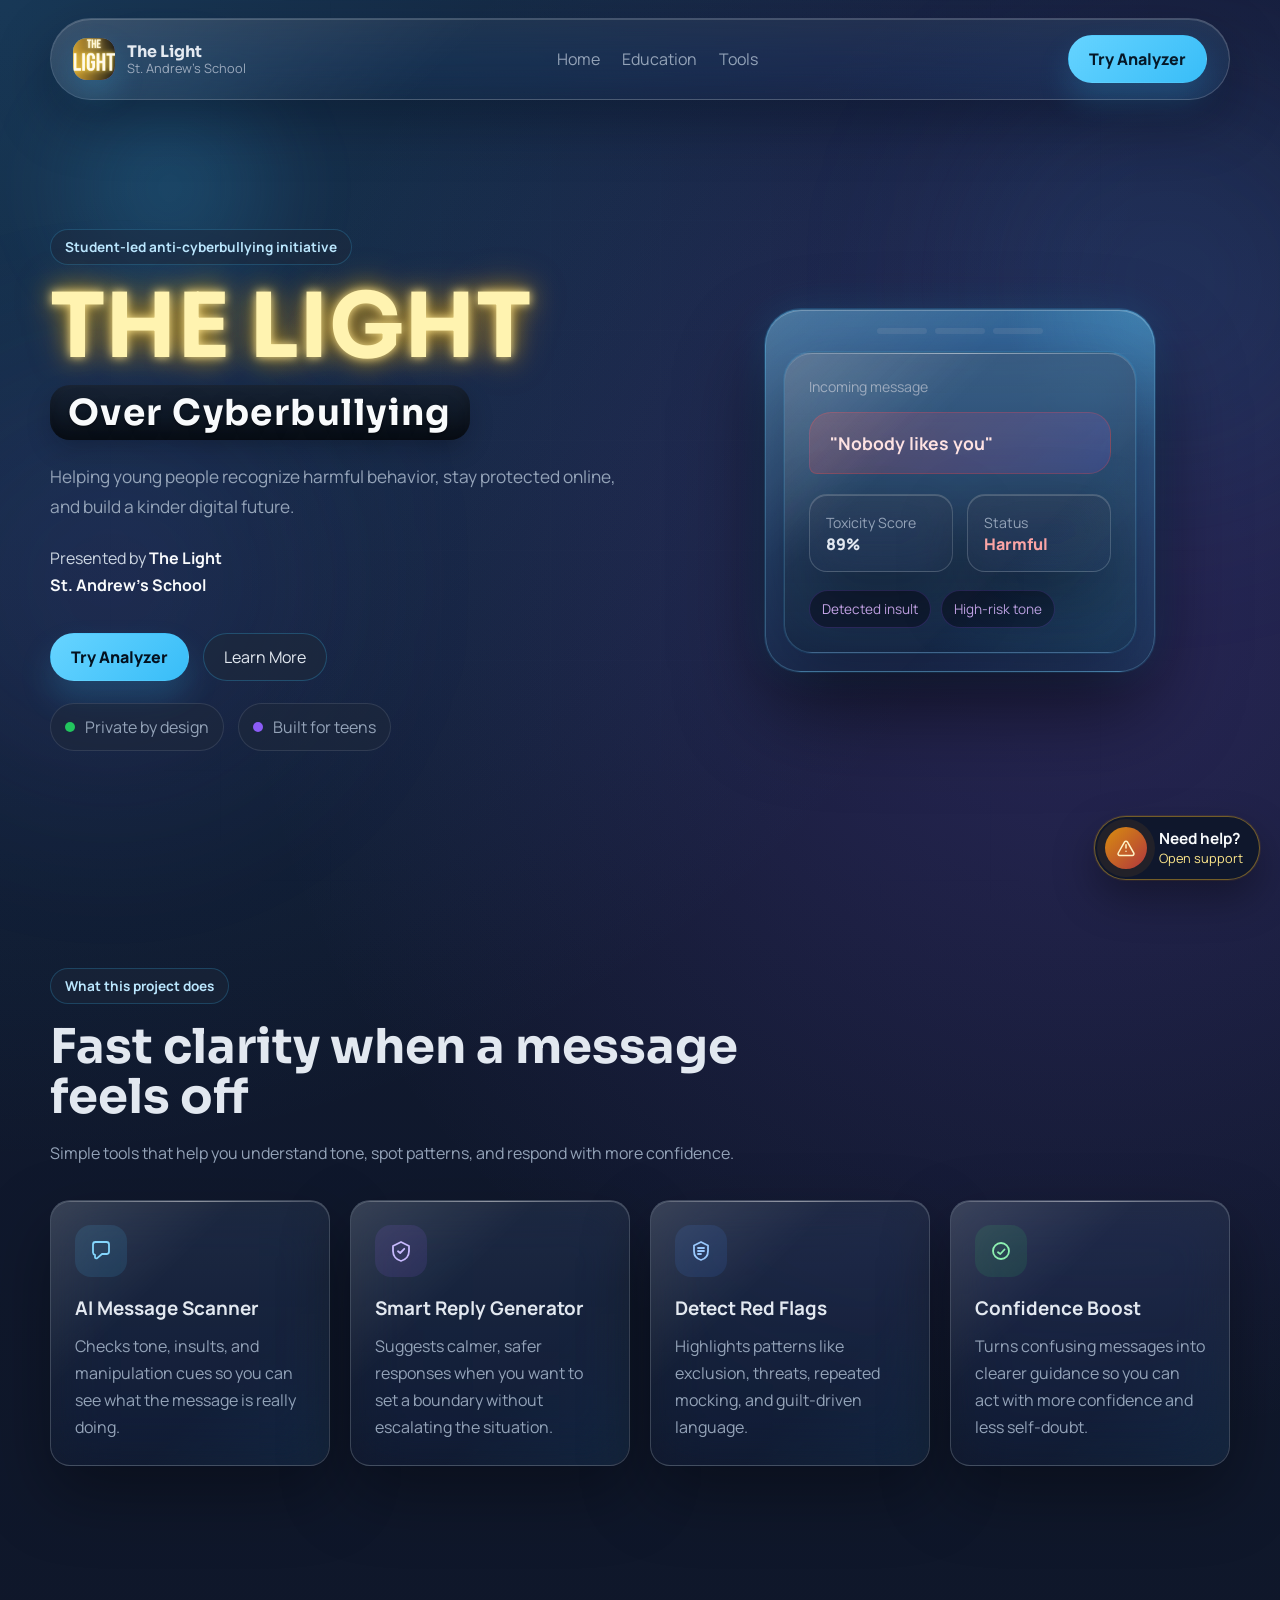
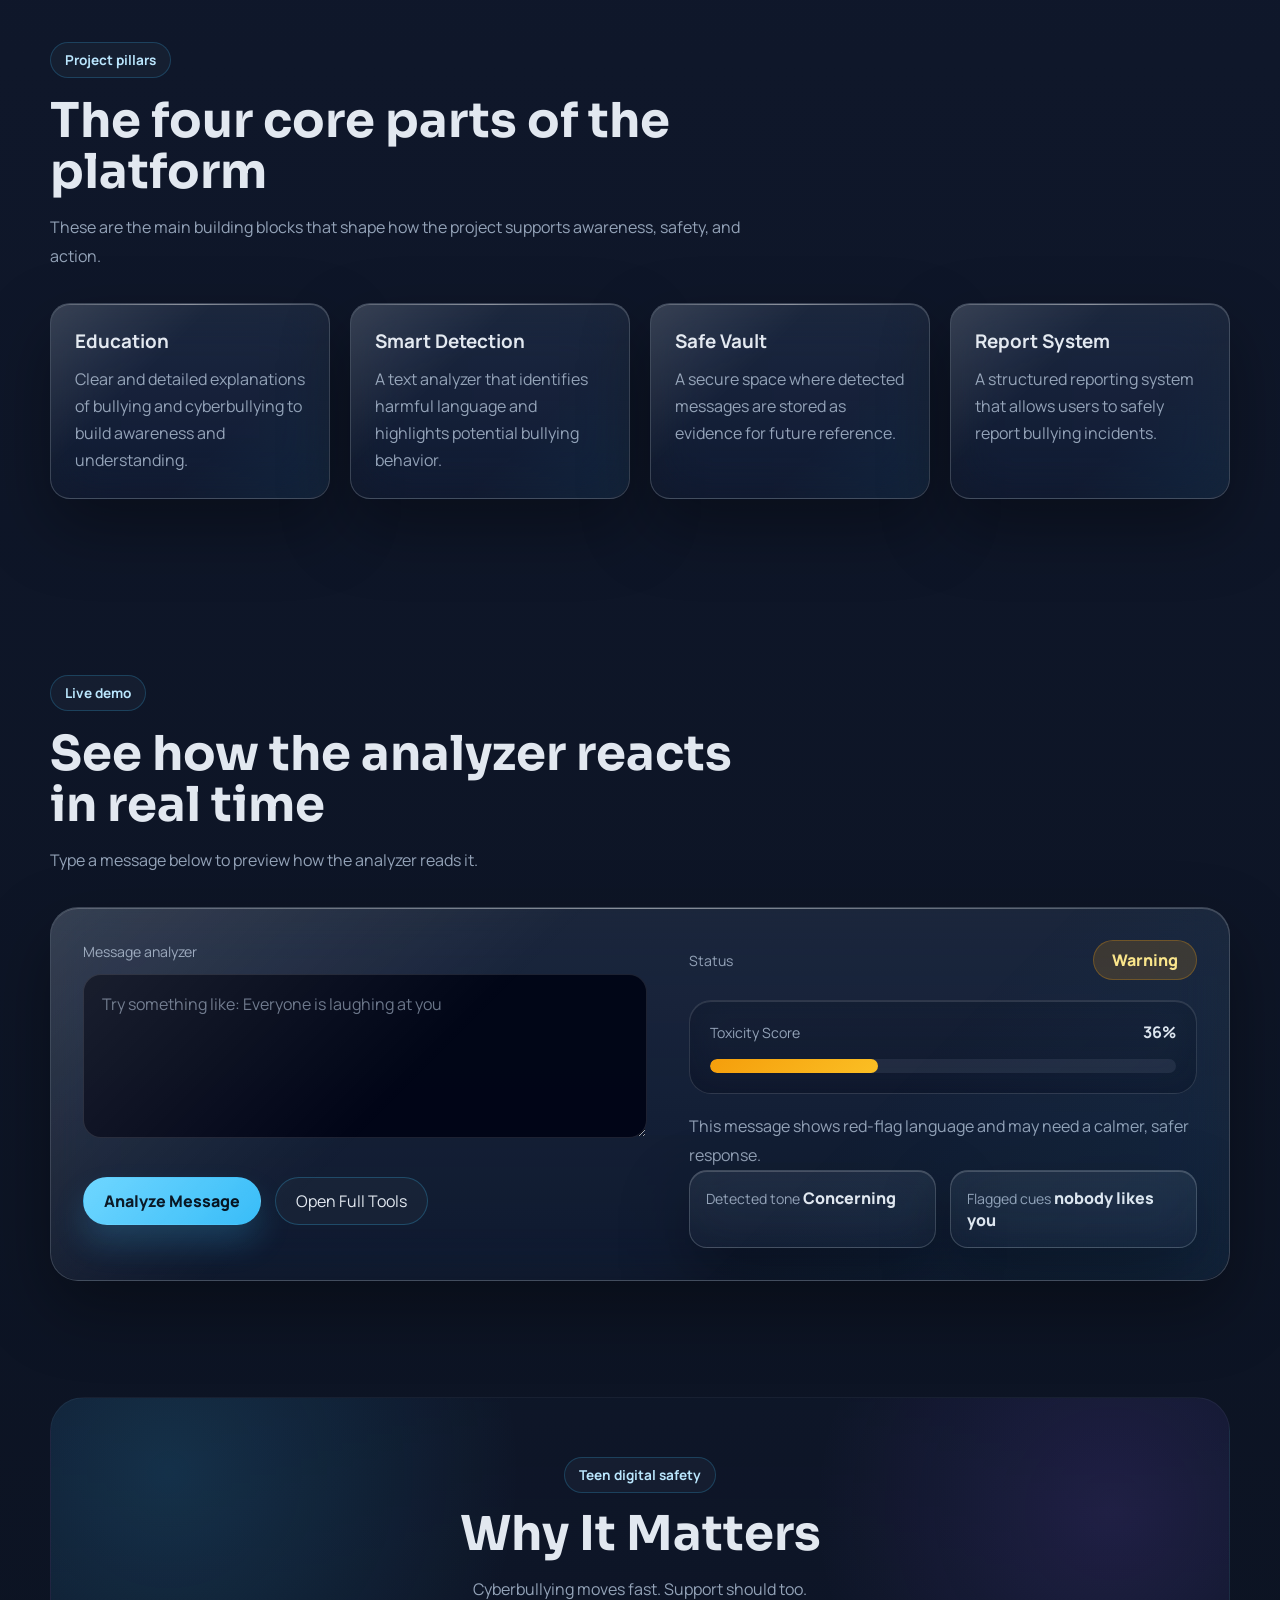
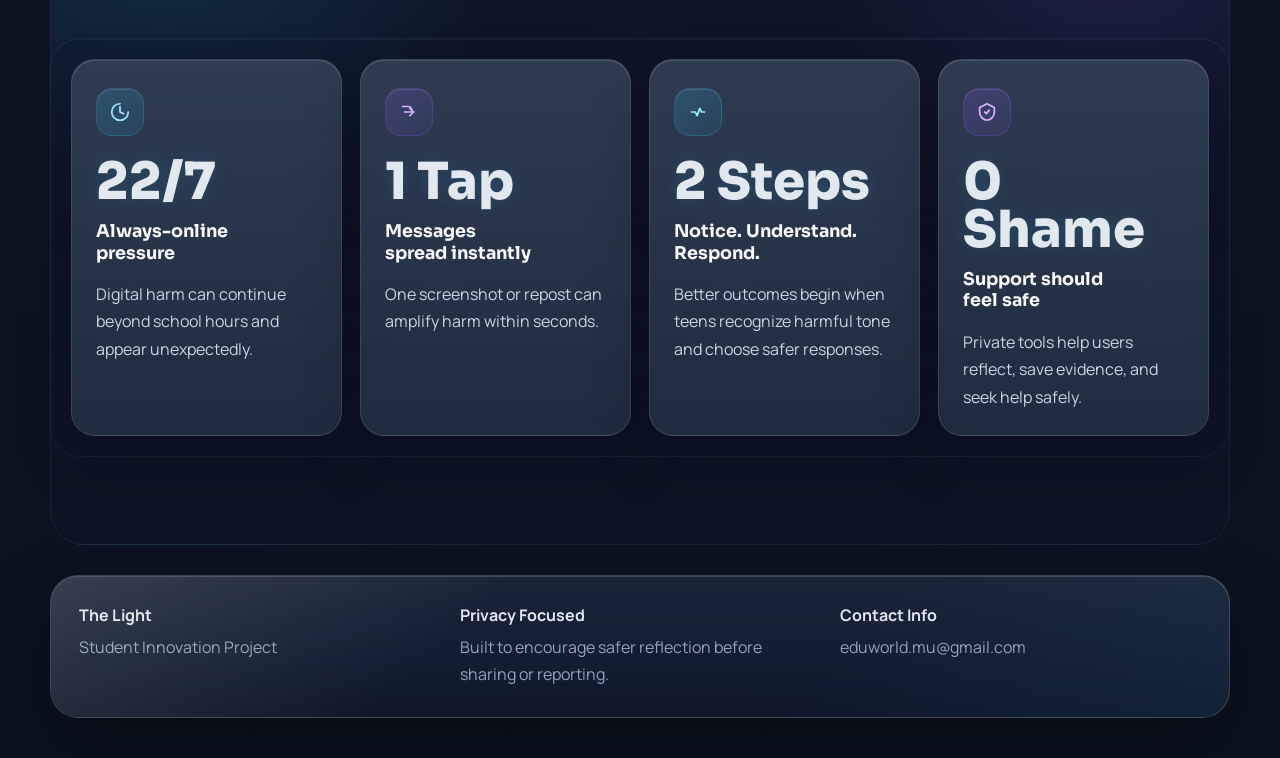
==== index.html @ 5a8bf279 "Add files via upload" ====
<!DOCTYPE html>
<html lang="en">
<head>
<meta charset="UTF-8">
<meta name="viewport" content="width=device-width, initial-scale=1.0">
<meta name="analyzer-api-url" content="">
<title>The Light</title>
<link rel="preconnect" href="https://fonts.googleapis.com">
<link rel="preconnect" href="https://fonts.gstatic.com" crossorigin>
<link href="https://fonts.googleapis.com/css2?family=Manrope:wght@400;500;600;700;800&family=Sora:wght@500;600;700;800&display=swap" rel="stylesheet">
<link rel="stylesheet" href="style.css">
</head>

<body class="landing-page">

<div class="light"></div>
<div class="page-glow page-glow-one"></div>
<div class="page-glow page-glow-two"></div>

<nav class="navbar">
  <a class="brand" href="index.html">
    <span class="brand-mark">
      <img src="LoGo.png" alt="The Light logo">
    </span>
    <span class="brand-text">
      <strong>The Light</strong>
      <small>St. Andrew's School</small>
    </span>
  </a>

  <button class="nav-toggle" type="button" aria-expanded="false" aria-controls="site-menu" aria-label="Toggle navigation menu">
    <span></span>
    <span></span>
    <span></span>
  </button>

  <div class="nav-links" id="site-menu">
    <a href="index.html">Home</a>
    <a href="education.html">Education</a>
    <a href="tools.html">Tools</a>
  </div>
  <a class="nav-cta" href="#demo">Try Analyzer</a>
</nav>

<main>
  <section class="hero section-shell">
    <div class="hero-copy reveal">
      <span class="eyebrow">Student-led anti-cyberbullying initiative</span>
      <h1 class="title-stack">
        <span class="title-box">THE LIGHT</span>
        <span class="subtitle-box">Over Cyberbullying</span>
      </h1>
      <p class="hero-subtitle">
        Helping young people recognize harmful behavior, stay protected online, and build a kinder digital future.
      </p>

      <div class="hero-credits">
        <p>Presented by <strong>The Light</strong></p>
        <p><strong>St. Andrew's School</strong></p>
      </div>

      <div class="hero-actions">
        <a class="button button-primary" href="#demo">Try Analyzer</a>
        <a class="button button-secondary" href="#why">Learn More</a>
      </div>

      <div class="trust-row">
        <div class="trust-chip">
          <span class="chip-dot chip-safe"></span>
          Private by design
        </div>
        <div class="trust-chip">
          <span class="chip-dot chip-warning"></span>
          Built for teens
        </div>
      </div>
    </div>

    <div class="hero-visual reveal delay-1">
      <div class="phone-mockup">
        <div class="phone-top">
          <span></span>
          <span></span>
          <span></span>
        </div>

        <div class="chat-card">
          <div class="chat-label">Incoming message</div>
          <div class="chat-bubble harmful">"Nobody likes you"</div>
          <div class="mockup-meta">
            <div class="meta-card">
              <span class="meta-title">Toxicity Score</span>
              <strong>89%</strong>
            </div>
            <div class="meta-card alert">
              <span class="meta-title">Status</span>
              <strong>Harmful</strong>
            </div>
          </div>
          <div class="mockup-footer">
            <span class="mini-pill">Detected insult</span>
            <span class="mini-pill">High-risk tone</span>
          </div>
        </div>
      </div>
    </div>
  </section>

  <section class="section-shell reveal">
    <div class="section-heading">
      <span class="eyebrow">What this project does</span>
      <h2>Fast clarity when a message feels off</h2>
      <p>Simple tools that help you understand tone, spot patterns, and respond with more confidence.</p>
    </div>

    <div class="feature-grid">
      <article class="feature-card">
        <div class="icon-wrap">
          <svg viewBox="0 0 24 24" aria-hidden="true">
            <path d="M4 5.5A2.5 2.5 0 0 1 6.5 3h11A2.5 2.5 0 0 1 20 5.5v7A2.5 2.5 0 0 1 17.5 15H13l-4.8 4.1c-.8.7-2.2.1-2.2-.9V15.8A2.5 2.5 0 0 1 4 13.5z"/>
          </svg>
        </div>
        <h3>AI Message Scanner</h3>
        <p>Checks tone, insults, and manipulation cues so you can see what the message is really doing.</p>
      </article>

      <article class="feature-card">
        <div class="icon-wrap purple">
          <svg viewBox="0 0 24 24" aria-hidden="true">
            <path d="M12 3 4 7v5c0 5 3.4 8.8 8 10 4.6-1.2 8-5 8-10V7z"/>
            <path d="M9 12.2 11.2 14 15.3 9.8"/>
          </svg>
        </div>
        <h3>Smart Reply Generator</h3>
        <p>Suggests calmer, safer responses when you want to set a boundary without escalating the situation.</p>
      </article>

      <article class="feature-card">
        <div class="icon-wrap blue">
          <svg viewBox="0 0 24 24" aria-hidden="true">
            <path d="M12 3 5 6.5V12c0 4.6 2.9 7.9 7 9 4.1-1.1 7-4.4 7-9V6.5z"/>
            <path d="M9 9h6M9 12h6M9 15h3"/>
          </svg>
        </div>
        <h3>Detect Red Flags</h3>
        <p>Highlights patterns like exclusion, threats, repeated mocking, and guilt-driven language.</p>
      </article>

      <article class="feature-card">
        <div class="icon-wrap green">
          <svg viewBox="0 0 24 24" aria-hidden="true">
            <path d="M12 20c4.4 0 8-3.6 8-8s-3.6-8-8-8-8 3.6-8 8 3.6 8 8 8Z"/>
            <path d="M9 13.2 11.3 15 15.5 10.5"/>
          </svg>
        </div>
        <h3>Confidence Boost</h3>
        <p>Turns confusing messages into clearer guidance so you can act with more confidence and less self-doubt.</p>
      </article>
    </div>
  </section>

  <section class="section-shell reveal">
    <div class="section-heading">
      <span class="eyebrow">Project pillars</span>
      <h2>The four core parts of the platform</h2>
      <p>These are the main building blocks that shape how the project supports awareness, safety, and action.</p>
    </div>

    <div class="feature-grid">
      <a class="feature-link" href="education.html">
        <article class="feature-card">
          <h3>Education</h3>
          <p>Clear and detailed explanations of bullying and cyberbullying to build awareness and understanding.</p>
        </article>
      </a>

      <a class="feature-link" href="tools.html#analyzer">
        <article class="feature-card">
          <h3>Smart Detection</h3>
          <p>A text analyzer that identifies harmful language and highlights potential bullying behavior.</p>
        </article>
      </a>

      <a class="feature-link" href="tools.html#vault">
        <article class="feature-card">
          <h3>Safe Vault</h3>
          <p>A secure space where detected messages are stored as evidence for future reference.</p>
        </article>
      </a>

      <a class="feature-link" href="tools.html#report">
        <article class="feature-card">
          <h3>Report System</h3>
          <p>A structured reporting system that allows users to safely report bullying incidents.</p>
        </article>
      </a>
    </div>
  </section>

  <section class="section-shell demo-section reveal" id="demo">
    <div class="section-heading">
      <span class="eyebrow">Live demo</span>
      <h2>See how the analyzer reacts in real time</h2>
      <p>Type a message below to preview how the analyzer reads it.</p>
    </div>

    <div class="demo-panel">
      <div class="demo-input-panel">
        <label class="demo-label" for="demoMessage">Message analyzer</label>
        <textarea id="demoMessage" placeholder="Try something like: Everyone is laughing at you"></textarea>
        <div class="hero-actions">
          <button class="button button-primary" id="demoAnalyze" type="button">Analyze Message</button>
          <a class="button button-secondary" href="tools.html">Open Full Tools</a>
        </div>
      </div>

      <div class="demo-result-panel">
        <div class="status-row">
          <span class="status-label">Status</span>
          <span id="demoStatus" class="status-pill safe">Safe</span>
        </div>

        <div class="progress-card">
          <div class="progress-copy">
            <span>Toxicity Score</span>
            <strong id="demoScore">12%</strong>
          </div>
          <div class="progress-track">
            <div id="demoBar" class="progress-fill safe" style="width: 12%;"></div>
          </div>
        </div>

        <p id="demoInsight" class="demo-insight">
          Supportive or neutral language reads as safe.
        </p>

        <div class="signal-list">
          <div class="signal-card">
            <span class="signal-label">Detected tone</span>
            <strong id="demoTone">Neutral</strong>
          </div>
          <div class="signal-card">
            <span class="signal-label">Flagged cues</span>
            <strong id="demoFlags">None</strong>
          </div>
        </div>
      </div>
    </div>
  </section>

  <section class="section-shell stats-strip-section" id="why">
    <div class="section-heading stats-strip-heading">
      <span class="eyebrow reveal">Teen digital safety</span>
      <h2 class="reveal delay-1">Why It Matters</h2>
      <p class="reveal delay-2">Cyberbullying moves fast. Support should too.</p>
    </div>

    <div class="stats-strip" aria-label="Key cyberbullying facts">
      <article class="stat-strip-card reveal delay-2">
        <span class="stat-strip-icon" aria-hidden="true">
          <svg viewBox="0 0 24 24">
            <path d="M12 6v6l4 2"></path>
            <path d="M21 12a9 9 0 1 1-9-9"></path>
          </svg>
        </span>
        <strong class="stat-strip-value" data-target="24/7">0</strong>
        <h3>Always-online pressure</h3>
        <p>Digital harm can continue beyond school hours and appear unexpectedly.</p>
      </article>

      <article class="stat-strip-card reveal delay-3">
        <span class="stat-strip-icon purple" aria-hidden="true">
          <svg viewBox="0 0 24 24">
            <path d="M7 12h10"></path>
            <path d="m13 8 4 4-4 4"></path>
            <path d="M5 6h6a4 4 0 0 1 4 4"></path>
          </svg>
        </span>
        <strong class="stat-strip-value" data-target="1 Tap">0</strong>
        <h3>Messages spread instantly</h3>
        <p>One screenshot or repost can amplify harm within seconds.</p>
      </article>

      <article class="stat-strip-card reveal delay-4">
        <span class="stat-strip-icon" aria-hidden="true">
          <svg viewBox="0 0 24 24">
            <path d="M5 12h4l2 4 3-8 2 4h3"></path>
          </svg>
        </span>
        <strong class="stat-strip-value" data-target="3 Steps">0</strong>
        <h3>Notice. Understand. Respond.</h3>
        <p>Better outcomes begin when teens recognize harmful tone and choose safer responses.</p>
      </article>

      <article class="stat-strip-card reveal delay-5">
        <span class="stat-strip-icon purple" aria-hidden="true">
          <svg viewBox="0 0 24 24">
            <path d="M12 3 4 7v5c0 5 3.4 8.6 8 9 4.6-.4 8-4 8-9V7l-8-4Z"></path>
            <path d="m9.5 12 1.7 1.7 3.3-3.7"></path>
          </svg>
        </span>
        <strong class="stat-strip-value" data-target="0 Shame">0</strong>
        <h3>Support should feel safe</h3>
        <p>Private tools help users reflect, save evidence, and seek help safely.</p>
      </article>
    </div>
  </section>
</main>

<footer class="site-footer">
  <div>
    <strong>The Light</strong>
    <p>Student Innovation Project</p>
  </div>
  <div>
    <strong>Privacy Focused</strong>
    <p>Built to encourage safer reflection before sharing or reporting.</p>
  </div>
  <div>
    <strong>Contact Info</strong>
    <p>eduworld.mu@gmail.com</p>
  </div>
</footer>

<a class="support-beacon" href="tools.html#urgent-help" aria-label="Go to urgent support">
  <span class="support-beacon-icon" aria-hidden="true">
    <svg viewBox="0 0 24 24">
      <path d="M12 8v4"></path>
      <path d="M12 16h.01"></path>
      <path d="M10.3 4.7 2.7 18a2 2 0 0 0 1.7 3h15.2a2 2 0 0 0 1.7-3L13.7 4.7a2 2 0 0 0-3.4 0Z"></path>
    </svg>
  </span>
  <span class="support-beacon-copy">
    <strong>Need help?</strong>
    <small>Open support</small>
  </span>
</a>

<script src="script.js"></script>
</body>
</html>
---- style.css ----
:root {
  --bg-main: #0f172a;
  --bg-elevated: #1e293b;
  --bg-soft: rgba(30, 41, 59, 0.72);
  --text-main: #e2e8f0;
  --text-muted: #94a3b8;
  --border-soft: rgba(148, 163, 184, 0.18);
  --accent-blue: #38bdf8;
  --accent-purple: #8b5cf6;
  --accent-green: #22c55e;
  --accent-red: #ef4444;
  --shadow-soft: 0 28px 60px rgba(2, 8, 23, 0.38);
  --shadow-card: 0 18px 40px rgba(15, 23, 42, 0.35);
  --radius-lg: 28px;
  --radius-md: 20px;
  --radius-sm: 14px;
  --container: 1180px;
}

* {
  margin: 0;
  padding: 0;
  box-sizing: border-box;
}

html {
  scroll-behavior: smooth;
}

body {
  min-height: 100vh;
  font-family: "Manrope", sans-serif;
  color: var(--text-main);
  background:
    radial-gradient(circle at top left, rgba(56, 189, 248, 0.18), transparent 28%),
    radial-gradient(circle at 85% 15%, rgba(139, 92, 246, 0.2), transparent 24%),
    linear-gradient(180deg, #111b33 0%, var(--bg-main) 42%, #0b1220 100%);
  overflow-x: hidden;
}

body::before {
  content: "";
  position: fixed;
  inset: 0;
  background-image:
    linear-gradient(rgba(148, 163, 184, 0.06) 1px, transparent 1px),
    linear-gradient(90deg, rgba(148, 163, 184, 0.06) 1px, transparent 1px);
  background-size: 110px 110px;
  mask-image: radial-gradient(circle at center, black 25%, transparent 88%);
  pointer-events: none;
  opacity: 0.28;
}

a {
  color: inherit;
  text-decoration: none;
}

button,
input,
textarea {
  font: inherit;
}

.light {
  position: fixed;
  width: 340px;
  height: 340px;
  border-radius: 50%;
  background: radial-gradient(circle, rgba(56, 189, 248, 0.18), transparent 62%);
  filter: blur(30px);
  pointer-events: none;
  z-index: 0;
  transform: translate3d(0, 0, 0);
}

.page-glow {
  position: fixed;
  inset: auto;
  width: 420px;
  height: 420px;
  border-radius: 50%;
  filter: blur(100px);
  pointer-events: none;
  opacity: 0.55;
  z-index: 0;
}

.page-glow-one {
  top: 8%;
  right: -100px;
  background: rgba(56, 189, 248, 0.18);
}

.page-glow-two {
  bottom: 12%;
  left: -100px;
  background: rgba(139, 92, 246, 0.16);
}

.navbar,
main,
.site-footer {
  position: relative;
  z-index: 1;
}

.navbar {
  width: min(calc(100% - 32px), var(--container));
  margin: 18px auto 0;
  padding: 16px 22px;
  display: flex;
  align-items: center;
  justify-content: space-between;
  gap: 18px;
  background: linear-gradient(180deg, rgba(51, 65, 85, 0.42), rgba(30, 41, 59, 0.28));
  border: 1px solid rgba(226, 232, 240, 0.22);
  border-radius: 999px;
  backdrop-filter: blur(24px) saturate(140%);
  box-shadow:
    0 22px 54px rgba(2, 8, 23, 0.34),
    inset 0 1px 0 rgba(255, 255, 255, 0.16);
}

.brand {
  display: inline-flex;
  align-items: center;
  gap: 12px;
}

.brand-mark {
  width: 42px;
  height: 42px;
  display: grid;
  place-items: center;
  border-radius: 14px;
  color: white;
  font-family: "Sora", sans-serif;
  font-weight: 700;
  background: linear-gradient(135deg, var(--accent-blue), var(--accent-purple));
  box-shadow: 0 14px 30px rgba(56, 189, 248, 0.22);
}

.brand-mark img {
  width: 100%;
  height: 100%;
  object-fit: cover;
  border-radius: inherit;
  display: block;
}

.brand-text {
  display: flex;
  flex-direction: column;
  line-height: 1.1;
}

.brand-text strong {
  font-family: "Sora", sans-serif;
  font-size: 1rem;
}

.brand-text small {
  color: var(--text-muted);
  font-size: 0.8rem;
}

.nav-links {
  display: flex;
  align-items: center;
  gap: 22px;
}

.nav-links a {
  color: var(--text-muted);
  transition: color 0.25s ease;
}

.nav-links a:hover,
.nav-links a:focus-visible {
  color: white;
}

.nav-toggle {
  display: none;
  width: 48px;
  height: 48px;
  align-items: center;
  justify-content: center;
  flex-direction: column;
  gap: 5px;
  border: 1px solid rgba(226, 232, 240, 0.18);
  border-radius: 16px;
  background: rgba(15, 23, 42, 0.72);
  color: var(--text-main);
  cursor: pointer;
  transition:
    transform 0.25s ease,
    border-color 0.25s ease,
    background-color 0.25s ease;
}

.nav-toggle:hover,
.nav-toggle:focus-visible {
  transform: translateY(-1px);
  border-color: rgba(56, 189, 248, 0.55);
  background: rgba(30, 41, 59, 0.92);
}

.nav-toggle span {
  width: 20px;
  height: 2px;
  border-radius: 999px;
  background: currentColor;
  transition:
    transform 0.25s ease,
    opacity 0.25s ease;
}

.navbar.menu-open .nav-toggle span:nth-child(1) {
  transform: translateY(7px) rotate(45deg);
}

.navbar.menu-open .nav-toggle span:nth-child(2) {
  opacity: 0;
}

.navbar.menu-open .nav-toggle span:nth-child(3) {
  transform: translateY(-7px) rotate(-45deg);
}

.nav-cta,
.button {
  display: inline-flex;
  align-items: center;
  justify-content: center;
  gap: 10px;
  min-height: 48px;
  padding: 0 20px;
  border-radius: 999px;
  border: 1px solid transparent;
  cursor: pointer;
  transition:
    transform 0.25s ease,
    box-shadow 0.25s ease,
    border-color 0.25s ease,
    background-color 0.25s ease;
}

.nav-cta,
.button-primary {
  color: #03111f;
  font-weight: 800;
  background: linear-gradient(135deg, #67d4ff, var(--accent-blue));
  box-shadow: 0 18px 32px rgba(56, 189, 248, 0.2);
}

.nav-cta:hover,
.button:hover {
  transform: translateY(-2px);
}

.button-secondary {
  color: var(--text-main);
  background: rgba(30, 41, 59, 0.62);
  border-color: rgba(56, 189, 248, 0.26);
}

.button-secondary:hover {
  box-shadow: 0 18px 32px rgba(56, 189, 248, 0.08);
  border-color: rgba(56, 189, 248, 0.5);
}

.support-beacon {
  position: fixed;
  right: 20px;
  bottom: 20px;
  z-index: 4;
  display: inline-flex;
  align-items: center;
  gap: 12px;
  min-height: 62px;
  padding: 10px 16px 10px 10px;
  border-radius: 999px;
  background: rgba(15, 23, 42, 0.92);
  border: 1px solid rgba(251, 191, 36, 0.42);
  box-shadow:
    0 18px 42px rgba(0, 0, 0, 0.34),
    0 0 0 1px rgba(245, 158, 11, 0.12);
  backdrop-filter: blur(18px) saturate(140%);
  transition:
    transform 0.28s ease,
    box-shadow 0.28s ease,
    border-color 0.28s ease;
}

.support-beacon:hover,
.support-beacon:focus-visible {
  transform: translateY(-4px);
  border-color: rgba(251, 191, 36, 0.68);
  box-shadow:
    0 24px 54px rgba(0, 0, 0, 0.4),
    0 0 28px rgba(245, 158, 11, 0.2);
}

.support-beacon-icon {
  position: relative;
  width: 42px;
  height: 42px;
  display: grid;
  place-items: center;
  border-radius: 50%;
  color: #fef3c7;
  background: linear-gradient(135deg, rgba(245, 158, 11, 0.88), rgba(239, 68, 68, 0.72));
  box-shadow: 0 0 0 8px rgba(245, 158, 11, 0.08);
  animation: supportBeaconPulse 2.4s ease-in-out infinite;
}

.support-beacon-icon svg {
  width: 20px;
  height: 20px;
  fill: none;
  stroke: currentColor;
  stroke-width: 1.8;
  stroke-linecap: round;
  stroke-linejoin: round;
}

.support-beacon-copy {
  display: flex;
  flex-direction: column;
  line-height: 1.1;
}

.support-beacon-copy strong {
  color: #f8fafc;
  font-size: 0.96rem;
}

.support-beacon-copy small {
  margin-top: 4px;
  color: #fde68a;
  font-size: 0.8rem;
}

@keyframes supportBeaconPulse {
  0%,
  100% {
    box-shadow: 0 0 0 0 rgba(245, 158, 11, 0.18);
  }

  50% {
    box-shadow:
      0 0 0 8px rgba(245, 158, 11, 0.08),
      0 0 0 16px rgba(245, 158, 11, 0.02);
  }
}

main {
  width: min(calc(100% - 32px), var(--container));
  margin: 0 auto;
}

.section-shell {
  padding: 88px 0;
}

.hero {
  min-height: calc(100vh - 120px);
  display: grid;
  grid-template-columns: minmax(0, 1.05fr) minmax(320px, 0.95fr);
  align-items: center;
  gap: 44px;
}

.eyebrow {
  display: inline-flex;
  margin-bottom: 18px;
  padding: 8px 14px;
  border: 1px solid rgba(56, 189, 248, 0.22);
  border-radius: 999px;
  background: rgba(30, 41, 59, 0.48);
  color: #bae6fd;
  font-size: 0.85rem;
  font-weight: 700;
  letter-spacing: 0;
}

.hero h1,
.section-heading h2,
.content h1,
.content h2 {
  font-family: "Sora", sans-serif;
}

.hero h1 {
  max-width: 10ch;
  font-size: clamp(3.1rem, 7vw, 5.6rem);
  line-height: 0.98;
}

.title-stack {
  display: inline-flex;
  flex-direction: column;
  align-items: flex-start;
  gap: 14px;
  max-width: 100%;
}

.title-box,
.subtitle-box {
  display: inline-flex;
  width: fit-content;
  max-width: 100%;
  border-radius: 20px;
}

.title-box {
  padding: 0;
  background: none;
  color: #fff3b0;
  text-shadow:
    0 0 10px rgba(255, 232, 148, 0.95),
    0 0 24px rgba(255, 193, 7, 0.68),
    0 0 42px rgba(255, 152, 0, 0.4);
  animation: titleGlowPulse 2.6s ease-in-out infinite;
}

.subtitle-box {
  padding: 10px 18px;
  background: linear-gradient(180deg, rgba(24, 33, 46, 0.78) 0%, rgba(15, 23, 34, 0.84) 52%, rgba(10, 16, 24, 0.88) 100%);
  color: #f8fafc;
  font-size: 0.4em;
  letter-spacing: 0.04em;
  opacity: 1;
  transform: translateY(0);
  transition:
    opacity 0.45s ease,
    transform 0.45s ease;
  box-shadow:
    inset 0 2px 10px rgba(255, 255, 255, 0.02),
    inset 0 -10px 18px rgba(0, 0, 0, 0.34),
    0 10px 24px rgba(7, 12, 20, 0.2);
  text-shadow:
    0 1px 2px rgba(0, 0, 0, 0.5),
    0 6px 18px rgba(0, 0, 0, 0.3);
}

.subtitle-box.is-changing {
  opacity: 0;
  transform: translateY(6px);
}

@keyframes titleGlowPulse {
  0%,
  100% {
    filter: brightness(1);
    text-shadow:
      0 0 10px rgba(255, 232, 148, 0.95),
      0 0 24px rgba(255, 193, 7, 0.68),
      0 0 42px rgba(255, 152, 0, 0.4);
  }

  50% {
    filter: brightness(1.08);
    text-shadow:
      0 0 14px rgba(255, 240, 179, 1),
      0 0 30px rgba(255, 214, 102, 0.82),
      0 0 54px rgba(255, 166, 0, 0.55);
  }
}

.hero-subtitle {
  max-width: 620px;
  margin-top: 22px;
  color: var(--text-muted);
  font-size: 1.08rem;
  line-height: 1.75;
}

.hero-credits {
  margin-top: 22px;
  color: #cbd5e1;
  line-height: 1.7;
}

.hero-credits strong {
  color: #f8fafc;
}

.hero-actions,
.trust-row {
  display: flex;
  flex-wrap: wrap;
  gap: 14px;
}

.hero-actions {
  margin-top: 34px;
}

.trust-row {
  margin-top: 22px;
}

.trust-chip {
  display: inline-flex;
  align-items: center;
  gap: 10px;
  padding: 12px 14px;
  border-radius: 999px;
  background: rgba(30, 41, 59, 0.58);
  border: 1px solid var(--border-soft);
  color: var(--text-muted);
}

.chip-dot {
  width: 10px;
  height: 10px;
  border-radius: 50%;
}

.chip-safe {
  background: var(--accent-green);
}

.chip-warning {
  background: var(--accent-purple);
}

.hero-visual {
  display: flex;
  justify-content: center;
}

.phone-mockup {
  width: min(100%, 390px);
  padding: 18px;
  border-radius: 36px;
  background: linear-gradient(180deg, rgba(51, 65, 85, 0.5), rgba(30, 41, 59, 0.34));
  border: 1px solid rgba(226, 232, 240, 0.22);
  backdrop-filter: blur(28px) saturate(145%);
  box-shadow:
    0 42px 90px rgba(0, 0, 0, 0.42),
    0 0 0 1px rgba(56, 189, 248, 0.14),
    inset 0 1px 0 rgba(255, 255, 255, 0.2);
}

body.landing-page .phone-mockup {
  background:
    radial-gradient(circle at top right, rgba(103, 212, 255, 0.22), transparent 28%),
    linear-gradient(180deg, rgba(79, 170, 214, 0.48), rgba(27, 51, 82, 0.62));
  border-color: rgba(125, 211, 252, 0.3);
  box-shadow:
    0 42px 90px rgba(0, 0, 0, 0.42),
    0 0 0 1px rgba(56, 189, 248, 0.2),
    0 0 42px rgba(56, 189, 248, 0.16),
    inset 0 1px 0 rgba(255, 255, 255, 0.24);
}

.phone-top {
  display: flex;
  justify-content: center;
  gap: 8px;
  margin-bottom: 18px;
}

.phone-top span {
  width: 50px;
  height: 6px;
  border-radius: 999px;
  background: rgba(148, 163, 184, 0.18);
}

.chat-card,
.feature-card,
.demo-panel,
.stat-card,
.card,
.highlight-box,
.vault-item,
form,
.signal-card,
.meta-card {
  background: linear-gradient(180deg, rgba(51, 65, 85, 0.4), rgba(30, 41, 59, 0.24));
  border: 1px solid rgba(226, 232, 240, 0.2);
  backdrop-filter: blur(26px) saturate(145%);
  box-shadow:
    0 28px 68px rgba(0, 0, 0, 0.34),
    inset 0 1px 0 rgba(255, 255, 255, 0.18);
}

.chat-card {
  padding: 24px;
  border-radius: 28px;
}

body.landing-page .chat-card {
  background:
    linear-gradient(180deg, rgba(69, 93, 128, 0.58), rgba(18, 30, 51, 0.42)),
    rgba(30, 41, 59, 0.3);
  border-color: rgba(125, 211, 252, 0.22);
  box-shadow:
    0 28px 68px rgba(0, 0, 0, 0.3),
    0 0 0 1px rgba(56, 189, 248, 0.14),
    inset 0 1px 0 rgba(255, 255, 255, 0.18);
}

.chat-label,
.meta-title,
.signal-label,
.status-label,
.progress-copy span,
.demo-label {
  color: var(--text-muted);
  font-size: 0.88rem;
}

.chat-bubble {
  margin: 16px 0 20px;
  padding: 18px 20px;
  border-radius: 22px 22px 22px 8px;
  font-size: 1.1rem;
  font-weight: 700;
}

.chat-bubble.harmful {
  background: linear-gradient(135deg, rgba(239, 68, 68, 0.22), rgba(139, 92, 246, 0.16));
  color: #fee2e2;
  border: 1px solid rgba(239, 68, 68, 0.28);
}

.mockup-meta,
.signal-list {
  display: grid;
  grid-template-columns: repeat(2, minmax(0, 1fr));
  gap: 14px;
}

.meta-card,
.signal-card {
  padding: 16px;
  border-radius: 18px;
}

.meta-card strong,
.signal-card strong,
.status-pill,
#result {
  font-size: 1rem;
  font-weight: 800;
}

.meta-card.alert strong {
  color: #fca5a5;
}

.mockup-footer {
  display: flex;
  flex-wrap: wrap;
  gap: 10px;
  margin-top: 18px;
}

.mini-pill {
  padding: 9px 12px;
  border-radius: 999px;
  background: rgba(15, 23, 42, 0.72);
  border: 1px solid rgba(139, 92, 246, 0.24);
  color: #d8b4fe;
  font-size: 0.85rem;
}

.section-heading {
  max-width: 720px;
}

.section-heading h2 {
  font-size: clamp(2rem, 4vw, 3rem);
  line-height: 1.05;
}

.section-heading p,
.content p {
  margin-top: 16px;
  color: var(--text-muted);
  line-height: 1.8;
}

.feature-grid,
.stats-grid,
.features {
  display: grid;
  grid-template-columns: repeat(4, minmax(0, 1fr));
  gap: 20px;
  margin-top: 32px;
}

.feature-link {
  display: block;
  color: inherit;
}

.feature-link .feature-card {
  height: 100%;
}

.feature-card,
.stat-card,
.card {
  padding: 24px;
  border-radius: var(--radius-md);
  position: relative;
  overflow: hidden;
  transition:
    transform 0.28s ease,
    box-shadow 0.28s ease,
    border-color 0.28s ease;
}

.feature-card::before,
.stat-card::before,
.card::before,
.chat-card::before,
.demo-panel::before,
.highlight-box::before,
form::before,
.vault-item::before {
  content: "";
  position: absolute;
  inset: 0 0 auto 0;
  height: 1px;
  background: linear-gradient(90deg, transparent, rgba(255, 255, 255, 0.38), transparent);
  pointer-events: none;
}

.feature-card::after,
.stat-card::after,
.card::after,
.chat-card::after,
.demo-panel::after,
.highlight-box::after,
form::after,
.vault-item::after,
.phone-mockup::after,
.navbar::after,
.content::after,
.site-footer::after {
  content: "";
  position: absolute;
  inset: 0;
  border-radius: inherit;
  background: linear-gradient(135deg, rgba(255, 255, 255, 0.12), transparent 35%, transparent 65%, rgba(56, 189, 248, 0.06));
  pointer-events: none;
}

.feature-card:hover,
.stat-card:hover,
.card:hover,
.vault-item:hover {
  transform: translateY(-8px);
  border-color: rgba(125, 211, 252, 0.65);
  box-shadow:
    0 34px 78px rgba(0, 0, 0, 0.4),
    0 0 0 1px rgba(56, 189, 248, 0.22),
    inset 0 1px 0 rgba(255, 255, 255, 0.14);
}

.icon-wrap {
  width: 52px;
  height: 52px;
  display: grid;
  place-items: center;
  border-radius: 16px;
  margin-bottom: 18px;
  background: rgba(56, 189, 248, 0.12);
  color: #7dd3fc;
}

.icon-wrap.purple {
  background: rgba(139, 92, 246, 0.12);
  color: #c4b5fd;
}

.icon-wrap.blue {
  background: rgba(59, 130, 246, 0.12);
  color: #93c5fd;
}

.icon-wrap.green {
  background: rgba(34, 197, 94, 0.12);
  color: #86efac;
}

.icon-wrap svg {
  width: 24px;
  height: 24px;
  fill: none;
  stroke: currentColor;
  stroke-width: 1.8;
  stroke-linecap: round;
  stroke-linejoin: round;
}

.feature-card h3,
.stat-card h3,
.card h2,
.content h1,
.content h2 {
  font-size: 1.18rem;
}

.feature-card p,
.stat-card p,
.card p {
  margin-top: 12px;
  color: var(--text-muted);
  line-height: 1.7;
}

.stats-strip-section {
  position: relative;
}

.stats-strip-section::before {
  content: "";
  position: absolute;
  inset: 28px 0 0;
  border-radius: 34px;
  background:
    radial-gradient(circle at 10% 10%, rgba(56, 189, 248, 0.16), transparent 28%),
    radial-gradient(circle at 90% 15%, rgba(139, 92, 246, 0.14), transparent 24%),
    linear-gradient(180deg, rgba(15, 23, 42, 0.7), rgba(15, 23, 42, 0.34));
  border: 1px solid rgba(148, 163, 184, 0.08);
  pointer-events: none;
}

.stats-strip-heading {
  position: relative;
  z-index: 1;
  max-width: 760px;
  margin: 0 auto;
  text-align: center;
}

.stats-strip-heading .eyebrow {
  margin-bottom: 16px;
}

.stats-strip-heading h2 {
  max-width: none;
}

.stats-strip-heading p {
  max-width: 42rem;
  margin-left: auto;
  margin-right: auto;
}

.stats-strip {
  position: relative;
  z-index: 1;
  display: grid;
  grid-template-columns: repeat(4, minmax(0, 1fr));
  gap: 18px;
  margin-top: 34px;
  padding: 20px;
  border-radius: 30px;
  background: linear-gradient(180deg, rgba(15, 23, 42, 0.26), rgba(15, 23, 42, 0.14));
  border: 1px solid rgba(148, 163, 184, 0.08);
  box-shadow: inset 0 1px 0 rgba(255, 255, 255, 0.04);
}

.stat-strip-card {
  position: relative;
  display: flex;
  flex-direction: column;
  align-items: flex-start;
  justify-content: flex-start;
  overflow: hidden;
  min-height: 100%;
  padding: 28px 24px 24px;
  border-radius: 24px;
  background:
    linear-gradient(180deg, rgba(51, 65, 85, 0.72), rgba(30, 41, 59, 0.52)),
    rgba(51, 65, 85, 0.6);
  border: 1px solid rgba(203, 213, 225, 0.14);
  backdrop-filter: blur(26px) saturate(160%);
  box-shadow:
    0 24px 56px rgba(2, 8, 23, 0.28),
    inset 0 1px 0 rgba(255, 255, 255, 0.14);
  transition:
    transform 0.3s ease,
    box-shadow 0.3s ease,
    border-color 0.3s ease,
    background-color 0.3s ease;
}

.stat-strip-card::before {
  content: "";
  position: absolute;
  inset: 0;
  border-radius: inherit;
  padding: 1px;
  background: linear-gradient(135deg, rgba(56, 189, 248, 0.5), rgba(139, 92, 246, 0.1), rgba(56, 189, 248, 0));
  -webkit-mask:
    linear-gradient(#fff 0 0) content-box,
    linear-gradient(#fff 0 0);
  -webkit-mask-composite: xor;
  mask-composite: exclude;
  opacity: 0;
  transition: opacity 0.3s ease;
  pointer-events: none;
}

.stat-strip-card::after {
  content: "";
  position: absolute;
  inset: auto -10% -45% auto;
  width: 140px;
  height: 140px;
  border-radius: 50%;
  background: radial-gradient(circle, rgba(56, 189, 248, 0.2), transparent 68%);
  opacity: 0.7;
  pointer-events: none;
}

.stat-strip-card:hover,
.stat-strip-card:focus-within {
  transform: translateY(-8px);
  border-color: rgba(56, 189, 248, 0.44);
  box-shadow:
    0 34px 76px rgba(2, 8, 23, 0.42),
    0 0 0 1px rgba(56, 189, 248, 0.18),
    0 0 28px rgba(56, 189, 248, 0.16);
}

.stat-strip-card:hover::before,
.stat-strip-card:focus-within::before {
  opacity: 1;
}

.stat-strip-icon {
  flex-shrink: 0;
  width: 48px;
  height: 48px;
  display: grid;
  place-items: center;
  margin-bottom: 22px;
  border-radius: 16px;
  color: #9be6ff;
  background: linear-gradient(135deg, rgba(56, 189, 248, 0.18), rgba(56, 189, 248, 0.08));
  border: 1px solid rgba(56, 189, 248, 0.18);
  box-shadow: inset 0 1px 0 rgba(255, 255, 255, 0.12);
}

.stat-strip-icon.purple {
  color: #d8b4fe;
  background: linear-gradient(135deg, rgba(139, 92, 246, 0.2), rgba(139, 92, 246, 0.08));
  border-color: rgba(139, 92, 246, 0.22);
}

.stat-strip-icon svg {
  width: 22px;
  height: 22px;
  fill: none;
  stroke: currentColor;
  stroke-width: 1.9;
  stroke-linecap: round;
  stroke-linejoin: round;
}

.stat-strip-value {
  display: inline-block;
  min-height: 3.1rem;
  margin-bottom: 14px;
  font-family: "Sora", sans-serif;
  font-size: clamp(2.25rem, 4vw, 3.2rem);
  font-weight: 800;
  line-height: 0.95;
  letter-spacing: 0;
  color: var(--text-main);
  text-shadow: 0 0 18px rgba(56, 189, 248, 0.16);
}

.stat-strip-card h3 {
  min-height: 2.7em;
  max-width: 15ch;
  font-family: "Sora", sans-serif;
  font-size: 1.1rem;
  line-height: 1.2;
  color: #f8fafc;
  text-wrap: balance;
}

.stat-strip-card p {
  margin-top: 12px;
  color: #cbd5e1;
  line-height: 1.72;
  max-width: 28ch;
}

.stat-strip-value.is-animated {
  animation: statValueRise 0.7s cubic-bezier(0.22, 1, 0.36, 1);
}

@keyframes statValueRise {
  0% {
    opacity: 0;
    transform: translateY(18px);
    filter: blur(8px);
  }

  100% {
    opacity: 1;
    transform: translateY(0);
    filter: blur(0);
  }
}

.demo-section .section-heading {
  margin-bottom: 32px;
}

.demo-panel {
  display: grid;
  grid-template-columns: minmax(0, 1.05fr) minmax(300px, 0.95fr);
  gap: 22px;
  padding: 22px;
  border-radius: var(--radius-lg);
  position: relative;
  overflow: hidden;
}

.demo-input-panel,
.demo-result-panel {
  padding: 10px;
}

textarea,
input[type="text"],
input[type="email"] {
  width: 100%;
  margin-top: 12px;
  padding: 18px 18px;
  color: var(--text-main);
  background: rgba(2, 6, 23, 0.95);
  border: 1px solid rgba(226, 232, 240, 0.12);
  border-radius: 18px;
  outline: none;
  transition:
    border-color 0.25s ease,
    box-shadow 0.25s ease,
    transform 0.25s ease;
}

textarea::placeholder,
input[type="text"]::placeholder,
input[type="email"]::placeholder {
  color: rgba(148, 163, 184, 0.7);
}

textarea {
  min-height: 164px;
  resize: vertical;
}

textarea:focus,
input[type="text"]:focus,
input[type="email"]:focus {
  border-color: rgba(56, 189, 248, 0.58);
  box-shadow: 0 0 0 4px rgba(56, 189, 248, 0.1);
}

.status-row,
.progress-copy {
  display: flex;
  align-items: center;
  justify-content: space-between;
  gap: 14px;
}

.status-pill {
  display: inline-flex;
  align-items: center;
  justify-content: center;
  min-width: 104px;
  min-height: 40px;
  padding: 0 14px;
  border-radius: 999px;
  border: 1px solid transparent;
}

.status-pill.safe {
  color: #bbf7d0;
  background: rgba(34, 197, 94, 0.14);
  border-color: rgba(34, 197, 94, 0.24);
}

.status-pill.warning {
  color: #fde68a;
  background: rgba(245, 158, 11, 0.16);
  border-color: rgba(245, 158, 11, 0.28);
}

.status-pill.harmful {
  color: #fecaca;
  background: rgba(239, 68, 68, 0.16);
  border-color: rgba(239, 68, 68, 0.28);
}

.progress-card {
  margin-top: 20px;
  padding: 20px;
  border-radius: 22px;
  background: linear-gradient(180deg, rgba(15, 23, 42, 0.52), rgba(2, 6, 23, 0.4));
  border: 1px solid rgba(226, 232, 240, 0.14);
  backdrop-filter: blur(20px) saturate(130%);
  box-shadow: inset 0 1px 0 rgba(255, 255, 255, 0.12);
}

.progress-track {
  width: 100%;
  height: 14px;
  margin-top: 16px;
  border-radius: 999px;
  background: rgba(148, 163, 184, 0.12);
  overflow: hidden;
}

.progress-fill {
  height: 100%;
  border-radius: inherit;
  transition: width 0.6s ease, background-color 0.35s ease;
}

.progress-fill.safe {
  background: linear-gradient(135deg, #22c55e, #4ade80);
}

.progress-fill.warning {
  background: linear-gradient(135deg, #f59e0b, #fbbf24);
}

.progress-fill.harmful {
  background: linear-gradient(135deg, #ef4444, #fb7185);
}

.demo-insight {
  margin-top: 18px;
  color: var(--text-muted);
  line-height: 1.8;
}

.stat-card strong {
  display: inline-block;
  margin-bottom: 18px;
  font-family: "Sora", sans-serif;
  font-size: 2.1rem;
  background: linear-gradient(135deg, #e0f2fe, #c4b5fd);
  -webkit-background-clip: text;
  color: transparent;
}

.site-footer {
  width: min(calc(100% - 32px), var(--container));
  margin: 30px auto 40px;
  padding: 28px;
  display: grid;
  grid-template-columns: repeat(3, minmax(0, 1fr));
  gap: 20px;
  border-radius: 28px;
  background: linear-gradient(180deg, rgba(51, 65, 85, 0.42), rgba(30, 41, 59, 0.28));
  border: 1px solid rgba(226, 232, 240, 0.2);
  position: relative;
  overflow: hidden;
  backdrop-filter: blur(24px) saturate(140%);
  box-shadow:
    0 30px 70px rgba(0, 0, 0, 0.34),
    inset 0 1px 0 rgba(255, 255, 255, 0.16);
}

.site-footer p {
  margin-top: 8px;
  color: var(--text-muted);
  line-height: 1.7;
}

.content {
  width: min(calc(100% - 32px), 920px);
  margin: 30px auto 60px;
  padding: 34px;
  background: linear-gradient(180deg, rgba(51, 65, 85, 0.42), rgba(30, 41, 59, 0.28));
  border: 1px solid rgba(226, 232, 240, 0.18);
  border-radius: 30px;
  position: relative;
  overflow: hidden;
  box-shadow:
    0 34px 80px rgba(0, 0, 0, 0.34),
    inset 0 1px 0 rgba(255, 255, 255, 0.16);
  backdrop-filter: blur(24px) saturate(140%);
}

.education-content {
  background: linear-gradient(180deg, rgba(125, 211, 252, 0.2), rgba(56, 189, 248, 0.1) 28%, rgba(30, 41, 59, 0.34));
  border-color: rgba(186, 230, 253, 0.3);
  box-shadow:
    0 34px 80px rgba(0, 0, 0, 0.28),
    inset 0 1px 0 rgba(255, 255, 255, 0.22);
}

body.education-page {
  --education-border: rgba(56, 189, 248, 0.32);
  --education-border-strong: rgba(14, 165, 233, 0.58);
  --education-border-soft: rgba(56, 189, 248, 0.22);
  --education-shadow-glow: rgba(56, 189, 248, 0.14);
  --education-chip-bg: rgba(56, 189, 248, 0.12);
  --education-chip-text: #0284c7;
  color: #0f172a;
  background:
    radial-gradient(circle at top left, rgba(255, 255, 255, 0.2), transparent 24%),
    radial-gradient(circle at 88% 10%, rgba(125, 211, 252, 0.22), transparent 22%),
    linear-gradient(180deg, #b7daf5 0%, #99caf0 34%, #85bde8 100%);
}

body.education-page.topic-theme-lavender {
  --education-border: rgba(167, 139, 250, 0.24);
  --education-border-strong: rgba(139, 92, 246, 0.5);
  --education-border-soft: rgba(167, 139, 250, 0.14);
  --education-shadow-glow: rgba(167, 139, 250, 0.14);
  --education-chip-bg: rgba(167, 139, 250, 0.14);
  --education-chip-text: #7c3aed;
}

body.education-page.topic-theme-coral {
  --education-border: rgba(251, 113, 133, 0.24);
  --education-border-strong: rgba(244, 63, 94, 0.5);
  --education-border-soft: rgba(251, 113, 133, 0.14);
  --education-shadow-glow: rgba(251, 113, 133, 0.14);
  --education-chip-bg: rgba(251, 113, 133, 0.14);
  --education-chip-text: #e11d48;
}

body.education-page.topic-theme-mint {
  --education-border: rgba(52, 211, 153, 0.24);
  --education-border-strong: rgba(16, 185, 129, 0.5);
  --education-border-soft: rgba(52, 211, 153, 0.14);
  --education-shadow-glow: rgba(52, 211, 153, 0.14);
  --education-chip-bg: rgba(52, 211, 153, 0.14);
  --education-chip-text: #059669;
}

body.education-page.topic-theme-teal {
  --education-border: rgba(45, 212, 191, 0.24);
  --education-border-strong: rgba(13, 148, 136, 0.5);
  --education-border-soft: rgba(45, 212, 191, 0.14);
  --education-shadow-glow: rgba(45, 212, 191, 0.14);
  --education-chip-bg: rgba(45, 212, 191, 0.14);
  --education-chip-text: #0f766e;
}

body.education-page.topic-theme-gold {
  --education-border: rgba(251, 191, 36, 0.24);
  --education-border-strong: rgba(245, 158, 11, 0.5);
  --education-border-soft: rgba(251, 191, 36, 0.14);
  --education-shadow-glow: rgba(251, 191, 36, 0.16);
  --education-chip-bg: rgba(251, 191, 36, 0.14);
  --education-chip-text: #b45309;
}

body.education-page::before {
  background-image:
    linear-gradient(rgba(148, 163, 184, 0.08) 1px, transparent 1px),
    linear-gradient(90deg, rgba(148, 163, 184, 0.08) 1px, transparent 1px);
  mask-image: radial-gradient(circle at center, black 32%, transparent 92%);
  opacity: 0.22;
}

body.education-page .light {
  width: 280px;
  height: 280px;
  background: radial-gradient(circle, rgba(52, 211, 153, 0.16), transparent 66%);
  filter: blur(36px);
}

body.education-page .page-glow-one {
  background: rgba(56, 189, 248, 0.16);
}

body.education-page .page-glow-two {
  background: rgba(167, 139, 250, 0.16);
}

body.education-page .navbar {
  background: rgba(255, 255, 255, 0.82);
  border-color: rgba(148, 163, 184, 0.22);
  box-shadow:
    0 20px 45px rgba(15, 23, 42, 0.08),
    inset 0 1px 0 rgba(255, 255, 255, 0.75);
  backdrop-filter: blur(22px) saturate(135%);
}

body.education-page .brand-text small,
body.education-page .nav-links a {
  color: #475569;
}

body.education-page .nav-links a:hover,
body.education-page .nav-links a:focus-visible {
  color: #0f172a;
}

body.education-page .nav-cta {
  color: white;
  background: linear-gradient(135deg, #38bdf8, #a78bfa);
  box-shadow: 0 16px 28px rgba(56, 189, 248, 0.18);
}

body.education-page .button-secondary.education-secondary {
  color: #0f172a;
  background: rgba(255, 255, 255, 0.74);
  border-color: rgba(56, 189, 248, 0.2);
}

.education-main {
  width: min(calc(100% - 32px), var(--container));
  margin: 0 auto 68px;
  position: relative;
  z-index: 1;
}

.education-hero {
  display: grid;
  grid-template-columns: minmax(0, 1.1fr) minmax(300px, 0.9fr);
  align-items: center;
  gap: 28px;
  padding: 54px 0 36px;
}

.education-hero-copy h1,
.education-heading h2,
.education-info-card h2,
.education-topic-card h3 {
  font-family: "Sora", sans-serif;
}

.education-hero-copy h1 {
  max-width: 9ch;
  font-size: clamp(3rem, 7vw, 5rem);
  line-height: 1;
  color: #0f172a;
}

.education-hero-subtitle {
  max-width: 44rem;
  margin-top: 20px;
  color: #475569;
  font-size: 1.08rem;
  line-height: 1.85;
}

.education-hero-actions {
  display: flex;
  flex-wrap: wrap;
  gap: 14px;
  margin-top: 28px;
}

.education-hero-panel,
.education-topic-card,
.education-info-card,
.education-signal-card,
.education-mini-card,
.education-quote-card {
  background: rgba(255, 255, 255, 0.92);
  border: 1.5px solid var(--education-border);
  box-shadow:
    0 18px 40px rgba(15, 23, 42, 0.08),
    0 0 0 1px var(--education-border-soft),
    inset 0 1px 0 rgba(255, 255, 255, 0.8);
}

.education-hero-panel {
  padding: 26px;
  border-radius: 30px;
  position: relative;
  overflow: hidden;
}

.education-hero-panel::before {
  content: "";
  position: absolute;
  inset: 0 0 auto 0;
  height: 140px;
  background: linear-gradient(135deg, rgba(56, 189, 248, 0.16), rgba(167, 139, 250, 0.1), transparent 68%);
  pointer-events: none;
}

.education-panel-top,
.education-panel-points,
.education-info-header {
  position: relative;
  z-index: 1;
}

.education-panel-label,
.education-info-kicker {
  display: inline-flex;
  align-items: center;
  min-height: 34px;
  padding: 0 14px;
  border-radius: 999px;
  font-size: 0.82rem;
  font-weight: 800;
  letter-spacing: 0;
}

.education-panel-label {
  color: #0f172a;
  background: rgba(248, 250, 252, 0.96);
  border: 1px solid rgba(148, 163, 184, 0.18);
}

.education-panel-top strong {
  display: block;
  margin-top: 14px;
  font-family: "Sora", sans-serif;
  font-size: 1.45rem;
  line-height: 1.25;
  color: #0f172a;
}

.education-panel-points {
  display: grid;
  gap: 14px;
  margin-top: 24px;
}

.education-mini-card {
  display: flex;
  align-items: flex-start;
  gap: 12px;
  padding: 16px 18px;
  border-radius: 20px;
  color: #334155;
  transition: transform 0.28s ease, box-shadow 0.28s ease;
}

.education-mini-card:hover {
  transform: translateY(-4px);
  box-shadow: 0 16px 34px rgba(15, 23, 42, 0.1);
}

.education-mini-dot {
  width: 12px;
  height: 12px;
  margin-top: 6px;
  border-radius: 50%;
  flex-shrink: 0;
}

.education-mini-dot.blue,
.education-topic-icon.blue,
.education-info-kicker.blue {
  background: rgba(56, 189, 248, 0.14);
  color: #0284c7;
}

.education-mini-dot.lavender,
.education-topic-icon.lavender,
.education-info-kicker.lavender {
  background: rgba(167, 139, 250, 0.18);
  color: #7c3aed;
}

.education-mini-dot.coral,
.education-topic-icon.coral,
.education-info-kicker.coral {
  background: rgba(251, 113, 133, 0.16);
  color: #e11d48;
}

.education-mini-dot.mint,
.education-topic-icon.mint,
.education-info-kicker.mint {
  background: rgba(52, 211, 153, 0.16);
  color: #059669;
}

.education-mini-dot.blue {
  background: #38bdf8;
}

.education-mini-dot.coral {
  background: #fb7185;
}

.education-mini-dot.mint {
  background: #34d399;
}

.education-topic-section,
.education-sections {
  margin-top: 20px;
}

.education-topic-layout {
  display: grid;
  grid-template-columns: 1fr;
  gap: 20px;
  align-items: start;
}

.education-topic-panel {
  position: relative;
  order: 1;
  padding: 20px 20px 18px;
  border-radius: 30px;
  background: rgba(255, 255, 255, 0.78);
  border: 1.5px solid var(--education-border);
  box-shadow:
    0 22px 52px rgba(15, 23, 42, 0.1),
    0 10px 24px var(--education-shadow-glow),
    inset 0 1px 0 rgba(255, 255, 255, 0.86);
  backdrop-filter: blur(18px) saturate(135%);
}

.education-topic-panel::before {
  content: "";
  position: absolute;
  inset: 0;
  border-radius: inherit;
  background:
    radial-gradient(circle at top left, rgba(56, 189, 248, 0.12), transparent 28%),
    radial-gradient(circle at bottom right, rgba(167, 139, 250, 0.12), transparent 30%);
  pointer-events: none;
}

.education-topic-panel-head,
.education-topic-grid {
  position: relative;
  z-index: 1;
}

.education-topic-panel-head {
  padding: 6px 6px 14px;
}

.education-topic-panel-label {
  display: inline-flex;
  align-items: center;
  min-height: 34px;
  padding: 0 14px;
  border-radius: 999px;
  background: var(--education-chip-bg);
  color: var(--education-chip-text);
  font-size: 0.82rem;
  font-weight: 800;
}

.education-topic-panel-head h3 {
  margin-top: 14px;
  font-family: "Sora", sans-serif;
  font-size: 1.45rem;
  line-height: 1.15;
  color: #0f172a;
}

.education-topic-panel-head p {
  margin-top: 10px;
  color: #64748b;
  line-height: 1.7;
}

.education-topic-detail {
  position: relative;
  overflow: hidden;
  align-self: start;
  min-height: 100%;
  padding: 28px;
  border-radius: 30px;
  background: rgba(255, 255, 255, 0.9);
  border: 1.5px solid rgba(148, 163, 184, 0.18);
  box-shadow:
    0 22px 48px rgba(15, 23, 42, 0.08),
    inset 0 1px 0 rgba(255, 255, 255, 0.86);
}

.education-topic-detail::before {
  content: "";
  position: absolute;
  inset: 0;
  border-radius: inherit;
  background:
    radial-gradient(circle at top right, rgba(56, 189, 248, 0.12), transparent 24%),
    radial-gradient(circle at bottom left, rgba(167, 139, 250, 0.12), transparent 28%);
  pointer-events: none;
}

.education-topic-detail-kicker,
.education-topic-detail-grid {
  position: relative;
  z-index: 1;
}

.education-topic-detail-kicker {
  display: inline-flex;
  align-items: center;
  min-height: 34px;
  padding: 0 14px;
  border-radius: 999px;
  background: var(--education-chip-bg);
  color: var(--education-chip-text);
  font-size: 0.82rem;
  font-weight: 800;
}

.education-topic-detail h2 {
  margin-top: 16px;
  font-family: "Sora", sans-serif;
  font-size: clamp(1.85rem, 3vw, 2.5rem);
  line-height: 1.08;
  color: #0f172a;
}

.education-topic-detail p {
  margin-top: 14px;
  color: #475569;
  line-height: 1.8;
}

.education-topic-detail-grid {
  display: grid;
  grid-template-columns: repeat(2, minmax(0, 1fr));
  gap: 14px;
  margin-top: 24px;
}

.education-topic-detail-card {
  padding: 18px;
  border-radius: 20px;
  background: rgba(248, 250, 252, 0.92);
  border: 1px solid rgba(148, 163, 184, 0.14);
  box-shadow: inset 0 1px 0 rgba(255, 255, 255, 0.88);
}

.education-topic-detail-card span {
  color: #64748b;
  font-size: 0.84rem;
  font-weight: 700;
}

.education-topic-detail-card strong {
  display: block;
  margin-top: 10px;
  font-family: "Sora", sans-serif;
  font-size: 1rem;
  line-height: 1.5;
  color: #0f172a;
}

.education-topic-grid {
  display: flex;
  flex-wrap: wrap;
  gap: 12px;
  margin-top: 0;
}

.education-topic-card {
  width: auto;
  text-align: left;
  appearance: none;
  cursor: pointer;
  display: inline-flex;
  align-items: center;
  gap: 14px;
  min-height: 72px;
  padding: 12px 18px 12px 12px;
  border-radius: 24px;
  color: inherit;
  position: relative;
  overflow: hidden;
  background: rgba(255, 255, 255, 0.88);
  border: 1px solid var(--education-border);
  box-shadow:
    0 12px 26px rgba(15, 23, 42, 0.06),
    inset 0 1px 0 rgba(255, 255, 255, 0.92);
  transition:
    transform 0.28s ease,
    box-shadow 0.28s ease,
    border-color 0.28s ease,
    background-color 0.28s ease;
}

.education-topic-card::before {
  content: "";
  position: absolute;
  inset: auto -10% -45% auto;
  width: 150px;
  height: 150px;
  border-radius: 50%;
  background: radial-gradient(circle, rgba(56, 189, 248, 0.12), transparent 70%);
  pointer-events: none;
}

.education-topic-card:hover,
.education-topic-card:focus-visible,
.education-topic-card.active {
  transform: translateY(-4px);
  border-color: var(--education-border-strong);
  background: rgba(240, 249, 255, 0.96);
  box-shadow:
    0 18px 36px rgba(15, 23, 42, 0.1),
    0 0 0 1px var(--education-border-soft);
}

.education-topic-viewer {
  order: 2;
  position: relative;
  overflow: hidden;
  align-self: start;
  padding: 28px;
  border-radius: 30px;
  background: rgba(255, 255, 255, 0.9);
  border: 1.5px solid var(--education-border);
  box-shadow:
    0 22px 48px rgba(15, 23, 42, 0.08),
    0 0 0 1px var(--education-border-soft),
    inset 0 1px 0 rgba(255, 255, 255, 0.86);
}

.education-topic-viewer::before {
  content: "";
  position: absolute;
  inset: 0;
  border-radius: inherit;
  background:
    radial-gradient(circle at top right, rgba(56, 189, 248, 0.12), transparent 24%),
    radial-gradient(circle at bottom left, rgba(167, 139, 250, 0.12), transparent 28%);
  pointer-events: none;
}

.education-topic-empty,
.education-topic-content {
  position: relative;
  z-index: 1;
}

.education-topic-empty h2,
.education-topic-content h2 {
  margin-top: 16px;
  font-family: "Sora", sans-serif;
  font-size: clamp(1.85rem, 3vw, 2.5rem);
  line-height: 1.08;
  color: #0f172a;
}

.education-topic-empty p,
.education-topic-content p {
  margin-top: 14px;
  color: #475569;
  line-height: 1.8;
}

.education-topic-content[hidden] {
  display: none;
}

@keyframes educationFadeOut {
  from {
    opacity: 1;
    transform: translateY(0);
  }
  to {
    opacity: 0;
    transform: translateY(8px);
  }
}

@keyframes educationFadeIn {
  from {
    opacity: 0;
    transform: translateY(8px);
  }
  to {
    opacity: 1;
    transform: translateY(0);
  }
}

.education-topic-content.fade-out {
  animation: educationFadeOut 300ms ease-out forwards;
}

.education-topic-content.fade-in {
  animation: educationFadeIn 300ms ease-out forwards;
}

.education-topic-icon {
  width: 48px;
  height: 48px;
  display: grid;
  place-items: center;
  margin-bottom: 0;
  flex-shrink: 0;
  border-radius: 16px;
  border: 1px solid rgba(148, 163, 184, 0.14);
  transition:
    transform 0.32s ease,
    box-shadow 0.32s ease,
    background-color 0.32s ease;
}

.education-topic-icon svg {
  width: 24px;
  height: 24px;
  fill: none;
  stroke: currentColor;
  stroke-width: 1.8;
  stroke-linecap: round;
  stroke-linejoin: round;
}

.education-topic-name {
  display: inline-flex;
  align-items: center;
  white-space: nowrap;
  opacity: 1;
  transform: translateX(0);
  color: #0f172a;
  font-size: 0.98rem;
  font-weight: 800;
  line-height: 1.1;
  transition:
    transform 0.32s ease,
    letter-spacing 0.32s ease,
    color 0.28s ease;
}

.education-topic-card:hover .education-topic-name,
.education-topic-card:focus-visible .education-topic-name {
  transform: translateX(4px);
  letter-spacing: 0.01em;
}

.education-topic-card:hover .education-topic-icon,
.education-topic-card:focus-visible .education-topic-icon {
  transform: rotate(-6deg) scale(1.06);
  box-shadow: 0 12px 24px rgba(56, 189, 248, 0.18);
}

.education-info-card p,
.education-signal-card p,
.education-quote-card p {
  margin-top: 12px;
  color: #475569;
  line-height: 1.75;
}

.education-sections {
  display: grid;
  gap: 20px;
  margin-top: 32px;
}

.education-info-card {
  scroll-margin-top: 110px;
  padding: 28px;
  border-radius: 28px;
}

.education-reference-card {
  margin-top: 26px;
  padding: 28px;
  border-radius: 28px;
  background: rgba(255, 255, 255, 0.92);
  border: 1.5px solid var(--education-border);
  box-shadow:
    0 18px 40px rgba(15, 23, 42, 0.08),
    0 0 0 1px var(--education-border-soft),
    inset 0 1px 0 rgba(255, 255, 255, 0.8);
}

.education-reference-card h2 {
  margin-top: 16px;
  font-family: "Sora", sans-serif;
  font-size: clamp(1.45rem, 3vw, 2rem);
  line-height: 1.12;
  color: #0f172a;
}

.education-reference-card p {
  margin-top: 14px;
  color: #475569;
  line-height: 1.75;
}

.education-reference-links {
  display: flex;
  flex-wrap: wrap;
  gap: 12px;
  margin-top: 18px;
}

.education-reference-link {
  display: inline-flex;
  align-items: center;
  min-height: 46px;
  padding: 0 18px;
  border-radius: 999px;
  background: rgba(56, 189, 248, 0.1);
  border: 1.5px solid rgba(56, 189, 248, 0.22);
  color: #0369a1;
  font-weight: 800;
  transition:
    transform 0.25s ease,
    background-color 0.25s ease,
    border-color 0.25s ease,
    color 0.25s ease;
}

.education-reference-link:hover,
.education-reference-link:focus-visible {
  transform: translateY(-2px);
  background: rgba(56, 189, 248, 0.16);
  border-color: rgba(56, 189, 248, 0.34);
  color: #075985;
}

.education-info-card h2 {
  margin-top: 16px;
  font-size: clamp(1.5rem, 3vw, 2.2rem);
  line-height: 1.12;
  color: #0f172a;
}

.education-info-lead {
  margin-top: 16px;
  color: #475569;
  line-height: 1.82;
}

.education-stats-showcase {
  margin-top: 24px;
}

.education-signal-grid-animated {
  grid-template-columns: repeat(3, minmax(0, 1fr));
}

.education-stat-card {
  position: relative;
  overflow: hidden;
  padding: 22px;
  transition:
    transform 0.3s ease,
    box-shadow 0.3s ease,
    border-color 0.3s ease;
}

.education-stat-card::before {
  content: "";
  position: absolute;
  inset: auto -12% -44% auto;
  width: 140px;
  height: 140px;
  border-radius: 50%;
  background: radial-gradient(circle, rgba(56, 189, 248, 0.16), transparent 70%);
  pointer-events: none;
}

.education-stat-card:hover {
  transform: translateY(-6px);
  box-shadow:
    0 22px 40px rgba(15, 23, 42, 0.12),
    0 0 0 1px rgba(56, 189, 248, 0.12),
    inset 0 1px 0 rgba(255, 255, 255, 0.88);
}

.education-stat-label {
  display: inline-flex;
  align-items: center;
  min-height: 32px;
  padding: 0 12px;
  border-radius: 999px;
  background: rgba(15, 23, 42, 0.06);
  color: #475569;
  font-size: 0.78rem;
  font-weight: 800;
  letter-spacing: 0.01em;
}

.education-stat-number {
  display: block;
  margin-top: 16px;
  font-family: "Sora", sans-serif;
  font-size: clamp(2rem, 4vw, 3rem);
  line-height: 0.98;
  color: #0f172a;
  text-shadow: 0 0 20px rgba(56, 189, 248, 0.14);
}

.education-data-visual {
  display: grid;
  grid-template-columns: minmax(300px, 0.92fr) minmax(0, 1.08fr);
  gap: 18px;
  margin-top: 18px;
}

.education-donut-panel,
.education-comparison-card {
  position: relative;
  overflow: hidden;
  padding: 24px;
  border-radius: 26px;
  background: rgba(248, 250, 252, 0.92);
  border: 1.5px solid var(--education-border);
  box-shadow:
    0 18px 34px rgba(15, 23, 42, 0.06),
    0 0 0 1px var(--education-border-soft),
    inset 0 1px 0 rgba(255, 255, 255, 0.92);
}

.education-donut-panel::before,
.education-comparison-card::before {
  content: "";
  position: absolute;
  inset: 0;
  border-radius: inherit;
  background:
    radial-gradient(circle at top right, rgba(56, 189, 248, 0.12), transparent 26%),
    radial-gradient(circle at bottom left, rgba(167, 139, 250, 0.1), transparent 30%);
  pointer-events: none;
}

.education-donut-panel {
  display: grid;
  place-items: center;
  gap: 22px;
}

.education-donut-chart {
  --donut-scale: 0.72;
  width: 220px;
  height: 220px;
  position: relative;
  border-radius: 50%;
  display: grid;
  place-items: center;
  background:
    conic-gradient(
      #38bdf8 0 39%,
      #a78bfa 39% 76.5%,
      #fb7185 76.5% 101.6%,
      #34d399 101.6% 126%,
      rgba(226, 232, 240, 0.95) 126% 100%
    );
  transform: scale(var(--donut-scale));
  opacity: 0.6;
  transition:
    transform 0.9s cubic-bezier(0.22, 1, 0.36, 1),
    opacity 0.9s ease;
  box-shadow:
    0 24px 46px rgba(15, 23, 42, 0.12),
    inset 0 0 0 10px rgba(255, 255, 255, 0.16);
}

.education-donut-chart.is-animated {
  --donut-scale: 1;
  opacity: 1;
}

.education-donut-chart::before {
  content: "";
  position: absolute;
  inset: 24px;
  border-radius: 50%;
  background: rgba(255, 255, 255, 0.96);
  box-shadow: inset 0 0 0 1px rgba(148, 163, 184, 0.12);
}

.education-donut-center {
  position: relative;
  z-index: 1;
  display: grid;
  gap: 6px;
  text-align: center;
}

.education-donut-center span {
  color: #64748b;
  font-size: 0.82rem;
  font-weight: 700;
}

.education-donut-center strong {
  font-family: "Sora", sans-serif;
  font-size: 1.35rem;
  line-height: 1.15;
  color: #0f172a;
}

.education-donut-legend {
  width: 100%;
  display: grid;
  gap: 10px;
}

.education-donut-legend-item {
  display: flex;
  align-items: center;
  gap: 10px;
  min-height: 42px;
  padding: 0 14px;
  border-radius: 16px;
  background: rgba(255, 255, 255, 0.74);
  border: 1px solid rgba(148, 163, 184, 0.12);
  color: #334155;
}

.legend-dot {
  width: 10px;
  height: 10px;
  border-radius: 50%;
  flex-shrink: 0;
}

.legend-dot.blue {
  background: #38bdf8;
}

.legend-dot.lavender {
  background: #a78bfa;
}

.legend-dot.coral {
  background: #fb7185;
}

.legend-dot.mint {
  background: #34d399;
}

.education-comparison-head strong {
  display: block;
  margin-top: 12px;
  font-family: "Sora", sans-serif;
  font-size: 1.4rem;
  line-height: 1.15;
  color: #0f172a;
}

.education-comparison-row {
  margin-top: 20px;
}

.education-comparison-copy {
  display: flex;
  align-items: baseline;
  justify-content: space-between;
  gap: 14px;
}

.education-comparison-copy span {
  color: #334155;
  font-weight: 700;
}

.education-comparison-copy strong {
  font-family: "Sora", sans-serif;
  color: #0f172a;
}

.education-comparison-track {
  margin-top: 10px;
  height: 14px;
  border-radius: 999px;
  background: rgba(148, 163, 184, 0.16);
  overflow: hidden;
}

.education-comparison-fill {
  display: block;
  height: 100%;
  width: 0;
  border-radius: inherit;
  transition: width 1.1s cubic-bezier(0.22, 1, 0.36, 1);
}

.education-comparison-fill.blue {
  background: linear-gradient(90deg, #38bdf8, #0ea5e9);
}

.education-comparison-fill.lavender {
  background: linear-gradient(90deg, #c4b5fd, #8b5cf6);
}

.education-comparison-fill.coral {
  background: linear-gradient(90deg, #fda4af, #fb7185);
}

.education-detail-grid {
  display: grid;
  grid-template-columns: repeat(2, minmax(0, 1fr));
  gap: 18px;
  margin-top: 22px;
}

.education-detail-panel {
  padding: 22px;
  border-radius: 24px;
  background: rgba(248, 250, 252, 0.92);
  border: 1.5px solid var(--education-border);
  box-shadow:
    0 16px 32px rgba(15, 23, 42, 0.05),
    0 0 0 1px var(--education-border-soft),
    inset 0 1px 0 rgba(255, 255, 255, 0.9);
}

.education-detail-label {
  display: inline-flex;
  align-items: center;
  min-height: 34px;
  padding: 0 14px;
  border-radius: 999px;
  background: rgba(15, 23, 42, 0.06);
  color: #334155;
  font-size: 0.82rem;
  font-weight: 800;
}

.education-bullet-list,
.education-step-list {
  display: grid;
  gap: 14px;
  margin-top: 20px;
  list-style: none;
}

.education-bullet-list li,
.education-step-list li {
  position: relative;
  padding-left: 24px;
  color: #334155;
  line-height: 1.7;
}

.education-bullet-list li::before {
  content: "";
  position: absolute;
  top: 11px;
  left: 0;
  width: 10px;
  height: 10px;
  border-radius: 50%;
  background: linear-gradient(135deg, #38bdf8, #34d399);
}

.education-facts-list {
  display: grid;
  gap: 14px;
  margin-top: 20px;
  list-style: none;
}

.education-facts-list li {
  color: #334155;
  line-height: 1.72;
}

.education-facts-list strong {
  color: #0f172a;
}

.education-step-list {
  counter-reset: education-step;
}

.education-step-list li {
  min-height: 52px;
  padding-left: 68px;
  display: flex;
  align-items: center;
  border-radius: 20px;
  background: rgba(248, 250, 252, 0.86);
  border: 1px solid rgba(148, 163, 184, 0.16);
}

.education-step-list li::before {
  counter-increment: education-step;
  content: counter(education-step);
  position: absolute;
  left: 14px;
  width: 38px;
  height: 38px;
  display: grid;
  place-items: center;
  border-radius: 14px;
  background: linear-gradient(135deg, #38bdf8, #a78bfa);
  color: white;
  font-weight: 800;
}

.education-chip-row,
.education-signal-grid {
  display: grid;
  gap: 14px;
  margin-top: 20px;
}

.education-chip-row {
  grid-template-columns: repeat(3, minmax(0, 1fr));
}

.education-chip {
  display: inline-flex;
  align-items: center;
  justify-content: center;
  min-height: 48px;
  padding: 10px 14px;
  border-radius: 18px;
  background: rgba(248, 250, 252, 0.88);
  border: 1px solid rgba(148, 163, 184, 0.14);
  color: #334155;
  text-align: center;
}

.education-signal-grid {
  grid-template-columns: repeat(3, minmax(0, 1fr));
}

.education-signal-card {
  padding: 20px;
  border-radius: 22px;
}

.education-signal-card strong {
  font-family: "Sora", sans-serif;
  font-size: 1rem;
  color: #0f172a;
}

.education-quote-card {
  margin-top: 20px;
  padding: 22px;
  border-radius: 24px;
  background: linear-gradient(135deg, rgba(56, 189, 248, 0.08), rgba(167, 139, 250, 0.1), rgba(255, 255, 255, 0.94));
}

.education-quote-card p {
  margin-top: 0;
  font-family: "Sora", sans-serif;
  font-size: 1.1rem;
  line-height: 1.6;
  color: #0f172a;
}

body.tools-page {
  background:
    radial-gradient(circle at top left, rgba(56, 189, 248, 0.18), transparent 24%),
    radial-gradient(circle at 85% 8%, rgba(139, 92, 246, 0.2), transparent 22%),
    linear-gradient(180deg, #111827 0%, #0b1220 38%, #08101d 100%);
}

body.tools-page::before {
  opacity: 0.24;
}

.tools-particles {
  position: fixed;
  inset: 0;
  overflow: hidden;
  pointer-events: none;
  z-index: 0;
}

.tools-particles span {
  position: absolute;
  width: 6px;
  height: 6px;
  border-radius: 50%;
  background: rgba(125, 211, 252, 0.5);
  box-shadow: 0 0 18px rgba(56, 189, 248, 0.35);
  animation: toolsParticleFloat linear infinite;
}

@keyframes toolsParticleFloat {
  0% {
    transform: translate3d(0, 24px, 0) scale(0.9);
    opacity: 0;
  }

  20% {
    opacity: 0.55;
  }

  80% {
    opacity: 0.22;
  }

  100% {
    transform: translate3d(0, -120px, 0) scale(1.2);
    opacity: 0;
  }
}

.tools-main {
  width: min(calc(100% - 32px), var(--container));
  margin: 0 auto;
  position: relative;
  z-index: 1;
}

.tools-hero {
  min-height: calc(100vh - 120px);
  display: grid;
  grid-template-columns: minmax(0, 1.05fr) minmax(320px, 0.95fr);
  align-items: center;
  gap: 34px;
}

.tools-hero-copy h1,
.tools-panel-heading h2,
.tools-section-heading h2,
.tools-card h3,
.tools-step-card h3 {
  font-family: "Sora", sans-serif;
}

.tools-hero-copy h1 {
  max-width: 8ch;
  font-size: clamp(3rem, 7vw, 5.4rem);
  line-height: 0.98;
}

.tools-hero-subtitle {
  max-width: 40rem;
  margin-top: 22px;
  color: #cbd5e1;
  font-size: 1.08rem;
  line-height: 1.82;
}

.tools-hero-actions,
.tools-status-row,
.tools-action-row {
  display: flex;
  flex-wrap: wrap;
  gap: 14px;
}

.tools-hero-actions {
  margin-top: 30px;
}

.tools-status-row {
  margin-top: 22px;
}

.tools-status-chip {
  display: inline-flex;
  align-items: center;
  gap: 10px;
  min-height: 46px;
  padding: 0 16px;
  border-radius: 999px;
  background: rgba(30, 41, 59, 0.64);
  border: 1px solid rgba(148, 163, 184, 0.16);
  color: #cbd5e1;
  box-shadow: inset 0 1px 0 rgba(255, 255, 255, 0.08);
}

.tools-hero-console {
  position: relative;
  padding: 18px;
  border-radius: 34px;
  background: linear-gradient(180deg, rgba(30, 41, 59, 0.52), rgba(15, 23, 42, 0.3));
  border: 1px solid rgba(226, 232, 240, 0.18);
  backdrop-filter: blur(24px) saturate(145%);
  box-shadow:
    0 38px 88px rgba(0, 0, 0, 0.42),
    0 0 0 1px rgba(56, 189, 248, 0.08),
    inset 0 1px 0 rgba(255, 255, 255, 0.14);
}

.tools-hero-console::before {
  content: "";
  position: absolute;
  inset: 0;
  border-radius: inherit;
  background:
    radial-gradient(circle at top right, rgba(56, 189, 248, 0.18), transparent 28%),
    radial-gradient(circle at bottom left, rgba(139, 92, 246, 0.16), transparent 34%);
  pointer-events: none;
}

.tools-console-top {
  display: flex;
  gap: 10px;
  margin-bottom: 18px;
}

.tools-console-top span {
  width: 12px;
  height: 12px;
  border-radius: 50%;
  background: rgba(148, 163, 184, 0.4);
}

.tools-console-top span:first-child {
  background: rgba(239, 68, 68, 0.75);
}

.tools-console-top span:nth-child(2) {
  background: rgba(245, 158, 11, 0.75);
}

.tools-console-top span:nth-child(3) {
  background: rgba(34, 197, 94, 0.75);
}

.tools-console-card {
  position: relative;
  z-index: 1;
  padding: 24px;
  border-radius: 28px;
  background: rgba(11, 18, 32, 0.86);
  border: 1px solid rgba(148, 163, 184, 0.14);
  box-shadow: inset 0 1px 0 rgba(255, 255, 255, 0.08);
}

.tools-console-label,
.tools-results-kicker,
.tools-input-label {
  color: #94a3b8;
  font-size: 0.88rem;
}

.tools-console-card strong {
  display: block;
  margin-top: 14px;
  font-family: "Sora", sans-serif;
  font-size: 1.6rem;
  line-height: 1.18;
}

.tools-console-metrics {
  display: grid;
  grid-template-columns: repeat(2, minmax(0, 1fr));
  gap: 14px;
  margin-top: 20px;
}

.tools-console-metric {
  padding: 16px;
  border-radius: 20px;
  background: rgba(30, 41, 59, 0.72);
  border: 1px solid rgba(148, 163, 184, 0.12);
}

.tools-console-metric span {
  color: #94a3b8;
  font-size: 0.85rem;
}

.tools-console-metric strong {
  margin-top: 8px;
  font-size: 1rem;
}

.tools-console-wave {
  display: grid;
  grid-template-columns: repeat(6, 1fr);
  gap: 10px;
  align-items: end;
  height: 62px;
  margin-top: 22px;
}

.tools-console-wave span {
  border-radius: 999px;
  background: linear-gradient(180deg, rgba(56, 189, 248, 0.95), rgba(139, 92, 246, 0.78));
  animation: toolsWave 1.8s ease-in-out infinite;
}

.tools-console-wave span:nth-child(1) { height: 32px; animation-delay: 0.05s; }
.tools-console-wave span:nth-child(2) { height: 52px; animation-delay: 0.15s; }
.tools-console-wave span:nth-child(3) { height: 28px; animation-delay: 0.25s; }
.tools-console-wave span:nth-child(4) { height: 58px; animation-delay: 0.35s; }
.tools-console-wave span:nth-child(5) { height: 36px; animation-delay: 0.45s; }
.tools-console-wave span:nth-child(6) { height: 46px; animation-delay: 0.55s; }

@keyframes toolsWave {
  0%,
  100% {
    transform: scaleY(0.72);
    opacity: 0.7;
  }

  50% {
    transform: scaleY(1.08);
    opacity: 1;
  }
}

.tools-analyzer-section {
  padding-bottom: 24px;
}

.tools-analyzer-shell {
  display: grid;
  grid-template-columns: minmax(0, 1.08fr) minmax(320px, 0.92fr);
  gap: 22px;
  padding: 24px;
  border-radius: 34px;
  background: linear-gradient(180deg, rgba(30, 41, 59, 0.52), rgba(15, 23, 42, 0.26));
  border: 1px solid rgba(226, 232, 240, 0.18);
  backdrop-filter: blur(26px) saturate(145%);
  box-shadow:
    0 38px 90px rgba(0, 0, 0, 0.36),
    inset 0 1px 0 rgba(255, 255, 255, 0.12);
}

.tools-analyzer-panel,
.tools-results-panel,
.tools-card,
.tools-step-card,
.tools-trust-banner {
  position: relative;
  overflow: hidden;
  background: linear-gradient(180deg, rgba(30, 41, 59, 0.8), rgba(15, 23, 42, 0.72));
  border: 1px solid rgba(203, 213, 225, 0.14);
  box-shadow:
    0 24px 54px rgba(0, 0, 0, 0.28),
    inset 0 1px 0 rgba(255, 255, 255, 0.08);
}

.tools-analyzer-panel,
.tools-results-panel {
  padding: 26px;
  border-radius: 30px;
}

.tools-analyzer-panel::after,
.tools-results-panel::after,
.tools-card::after,
.tools-step-card::after,
.tools-trust-banner::after {
  content: "";
  position: absolute;
  inset: 0;
  border-radius: inherit;
  background: linear-gradient(135deg, rgba(255, 255, 255, 0.08), transparent 38%, transparent 65%, rgba(56, 189, 248, 0.06));
  pointer-events: none;
}

.tools-panel-heading h2 {
  margin-top: 16px;
  font-size: clamp(1.9rem, 3vw, 2.5rem);
  line-height: 1.08;
}

.tools-panel-heading p,
.tools-section-heading p {
  margin-top: 14px;
  color: #cbd5e1;
  line-height: 1.78;
}

.tools-input-label {
  display: block;
  margin-top: 24px;
  margin-bottom: 10px;
}

.tools-textarea {
  width: 100%;
  min-height: 230px;
  resize: vertical;
  padding: 20px;
  border-radius: 22px;
  background: rgba(11, 18, 32, 0.96);
  border: 1px solid rgba(226, 232, 240, 0.12);
  color: #f8fafc;
  transition:
    border-color 0.25s ease,
    box-shadow 0.25s ease,
    transform 0.25s ease;
}

.tools-textarea:focus {
  border-color: rgba(56, 189, 248, 0.58);
  box-shadow: 0 0 0 4px rgba(56, 189, 248, 0.1);
}

.tools-action-row {
  margin-top: 18px;
}

.tools-results-head {
  display: flex;
  align-items: center;
  justify-content: space-between;
  gap: 16px;
}

.tools-results-head strong {
  display: inline-flex;
  align-items: center;
  justify-content: center;
  min-height: 42px;
  padding: 0 16px;
  border-radius: 999px;
  background: rgba(239, 68, 68, 0.16);
  border: 1px solid rgba(239, 68, 68, 0.32);
  color: #fecaca;
}

.tools-results-head strong.safe {
  background: rgba(34, 197, 94, 0.16);
  border-color: rgba(34, 197, 94, 0.3);
  color: #bbf7d0;
}

.tools-results-head strong.warning {
  background: rgba(245, 158, 11, 0.16);
  border-color: rgba(245, 158, 11, 0.3);
  color: #fde68a;
}

.tools-results-head strong.harmful {
  background: rgba(239, 68, 68, 0.16);
  border-color: rgba(239, 68, 68, 0.32);
  color: #fecaca;
}

.tools-score-card {
  margin-top: 22px;
  padding: 20px;
  border-radius: 24px;
  background: rgba(11, 18, 32, 0.78);
  border: 1px solid rgba(148, 163, 184, 0.12);
}

.tools-progress-track {
  margin-top: 14px;
  background: rgba(148, 163, 184, 0.14);
}

.tools-results-grid {
  display: grid;
  grid-template-columns: repeat(2, minmax(0, 1fr));
  gap: 14px;
  margin-top: 18px;
}

.tools-results-grid .signal-card strong {
  margin-top: 8px;
  display: block;
  line-height: 1.5;
}

.tools-results-note {
  margin-top: 18px;
  color: #cbd5e1;
  line-height: 1.8;
}

.tools-section-heading {
  max-width: 760px;
  text-align: center;
  margin: 0 auto;
}

.tools-grid,
.tools-step-grid {
  display: grid;
  gap: 20px;
  margin-top: 32px;
}

.tools-grid {
  grid-template-columns: repeat(4, minmax(0, 1fr));
}

.tools-step-grid {
  grid-template-columns: repeat(3, minmax(0, 1fr));
}

.tools-card,
.tools-step-card {
  padding: 24px;
  border-radius: 26px;
  transition:
    transform 0.28s ease,
    box-shadow 0.28s ease,
    border-color 0.28s ease;
}

.tools-card:hover,
.tools-step-card:hover {
  transform: translateY(-8px);
  border-color: rgba(56, 189, 248, 0.34);
  box-shadow:
    0 32px 70px rgba(0, 0, 0, 0.34),
    0 0 0 1px rgba(56, 189, 248, 0.12);
}

.tools-card-icon,
.tools-step-icon {
  width: 54px;
  height: 54px;
  display: grid;
  place-items: center;
  margin-bottom: 18px;
  border-radius: 18px;
  border: 1px solid rgba(148, 163, 184, 0.18);
}

.tools-card-icon.blue,
.tools-step-icon {
  color: #7dd3fc;
  background: rgba(56, 189, 248, 0.12);
}

.tools-card-icon.purple {
  color: #c4b5fd;
  background: rgba(139, 92, 246, 0.12);
}

.tools-card-icon.green {
  color: #86efac;
  background: rgba(34, 197, 94, 0.12);
}

.tools-card-icon.coral {
  color: #fda4af;
  background: rgba(239, 68, 68, 0.12);
}

.tools-card-icon svg,
.tools-step-icon svg {
  width: 24px;
  height: 24px;
  fill: none;
  stroke: currentColor;
  stroke-width: 1.8;
  stroke-linecap: round;
  stroke-linejoin: round;
}

.tools-card h3,
.tools-step-card h3 {
  font-size: 1.16rem;
}

.tools-card p,
.tools-step-card p {
  margin-top: 12px;
  color: #cbd5e1;
  line-height: 1.72;
}

.tools-inline-button {
  margin-top: 18px;
  padding: 0;
  border: 0;
  background: transparent;
  color: #7dd3fc;
  font-weight: 700;
  cursor: pointer;
  transition: color 0.25s ease, transform 0.25s ease;
}

.tools-inline-button:hover {
  color: #e0f2fe;
  transform: translateX(2px);
}

.tools-inline-button:active {
  transform: scale(0.95);
  color: #bae6fd;
}

.tools-card-output {
  margin-top: 14px;
  padding: 14px 16px;
  border-radius: 18px;
  background: rgba(11, 18, 32, 0.78);
  border: 1px solid rgba(148, 163, 184, 0.12);
  color: #e2e8f0;
  line-height: 1.65;
  opacity: 0;
  transform: translateY(8px);
  pointer-events: none;
  transition:
    opacity 0.28s ease,
    transform 0.28s ease;
}

.tools-card-output.visible {
  opacity: 1;
  transform: translateY(0);
  pointer-events: auto;
}

.tools-trust-banner {
  margin: 12px auto 64px;
  padding: 26px 28px;
  border-radius: 30px;
  text-align: center;
  max-width: 960px;
}

.tools-trust-banner p {
  font-family: "Sora", sans-serif;
  font-size: clamp(1.2rem, 2.4vw, 1.7rem);
  line-height: 1.35;
}

.tools-support-section {
  padding: 0 0 36px;
}

.tools-support-shell {
  display: grid;
  grid-template-columns: minmax(0, 0.94fr) minmax(340px, 1.06fr);
  gap: 22px;
  padding: 24px;
  border-radius: 34px;
  background: linear-gradient(180deg, rgba(55, 34, 12, 0.26), rgba(15, 23, 42, 0.42));
  border: 1px solid rgba(245, 158, 11, 0.22);
  box-shadow:
    0 36px 88px rgba(0, 0, 0, 0.32),
    inset 0 1px 0 rgba(255, 255, 255, 0.08);
}

.tools-support-copy,
.tools-support-panel {
  position: relative;
  overflow: hidden;
  padding: 24px;
  border-radius: 28px;
  background: linear-gradient(180deg, rgba(30, 41, 59, 0.82), rgba(15, 23, 42, 0.74));
  border: 1px solid rgba(245, 158, 11, 0.16);
  box-shadow:
    0 22px 48px rgba(0, 0, 0, 0.26),
    inset 0 1px 0 rgba(255, 255, 255, 0.08);
}

.tools-support-copy::after,
.tools-support-panel::after {
  content: "";
  position: absolute;
  inset: 0;
  border-radius: inherit;
  background: linear-gradient(135deg, rgba(255, 255, 255, 0.08), transparent 38%, transparent 68%, rgba(245, 158, 11, 0.06));
  pointer-events: none;
}

.tools-support-copy h2 {
  margin-top: 16px;
  font-family: "Sora", sans-serif;
  font-size: clamp(1.9rem, 3vw, 2.45rem);
  line-height: 1.1;
}

.tools-support-copy p {
  margin-top: 14px;
  color: #cbd5e1;
  line-height: 1.8;
}

.tools-support-notes {
  display: grid;
  gap: 14px;
  margin-top: 24px;
}

.tools-support-note {
  display: flex;
  align-items: center;
  gap: 12px;
  min-height: 52px;
  padding: 0 16px;
  border-radius: 18px;
  background: rgba(11, 18, 32, 0.62);
  border: 1px solid rgba(148, 163, 184, 0.12);
  color: #e2e8f0;
}

.tools-support-dot {
  width: 10px;
  height: 10px;
  border-radius: 50%;
  flex-shrink: 0;
}

.tools-support-dot.amber {
  background: #f59e0b;
}

.tools-support-dot.red {
  background: #ef4444;
}

.tools-support-textarea {
  min-height: 210px;
}

.tools-support-form-grid {
  display: grid;
  grid-template-columns: repeat(2, minmax(0, 1fr));
  gap: 14px;
  margin-bottom: 6px;
}

.tools-support-field {
  min-width: 0;
}

.tools-support-button {
  color: #0b1220;
  font-weight: 800;
  background: linear-gradient(135deg, #fbbf24, #f59e0b);
  box-shadow: 0 18px 32px rgba(245, 158, 11, 0.2);
}

.tools-support-button:hover {
  box-shadow: 0 24px 40px rgba(245, 158, 11, 0.24);
}

.tools-footer {
  margin-top: 0;
}

.content h1 {
  margin-top: 16px;
  font-size: clamp(2rem, 4vw, 3rem);
}

.content h2 {
  margin-top: 28px;
}

.highlight-box,
form,
.vault-item {
  margin-top: 22px;
  padding: 22px;
  border-radius: 22px;
}

form {
  display: grid;
  gap: 16px;
}

.highlight-box h2 {
  margin-top: 0;
}

.features {
  padding: 0;
}

button {
  border: 0;
}

#result {
  margin-top: 16px;
  padding: 18px 20px;
  border-radius: 18px;
  background: rgba(15, 23, 42, 0.7);
  border: 1px solid rgba(148, 163, 184, 0.12);
}

.success-text {
  color: #bbf7d0;
}

.warning-text {
  color: #fecaca;
}

.vault-item {
  color: var(--text-main);
}

.reveal {
  opacity: 0;
  transform: translateY(26px);
  transition:
    opacity 0.7s ease,
    transform 0.7s ease;
}

.reveal.visible {
  opacity: 1;
  transform: translateY(0);
}

.delay-1 {
  transition-delay: 0.12s;
}

.delay-2 {
  transition-delay: 0.22s;
}

.delay-3 {
  transition-delay: 0.34s;
}

.delay-4 {
  transition-delay: 0.46s;
}

.delay-5 {
  transition-delay: 0.58s;
}

.delay-6 {
  transition-delay: 0.7s;
}

.delay-7 {
  transition-delay: 0.82s;
}

@media (max-width: 1100px) {
  .feature-grid,
  .stats-grid,
  .features,
  .stats-strip {
    grid-template-columns: repeat(2, minmax(0, 1fr));
  }

  .education-hero,
  .education-signal-grid,
  .education-data-visual,
  .education-signal-grid-animated {
    grid-template-columns: 1fr 1fr;
  }

  .tools-hero,
  .tools-analyzer-shell,
  .tools-support-shell {
    grid-template-columns: 1fr;
  }

  .tools-grid {
    grid-template-columns: repeat(2, minmax(0, 1fr));
  }

  .education-chip-row {
    grid-template-columns: repeat(2, minmax(0, 1fr));
  }

  .education-topic-layout {
    grid-template-columns: 1fr;
  }

  .education-topic-panel {
    position: static;
    order: 1;
  }

  .education-topic-viewer,
  .education-topic-detail {
    order: 2;
  }

  .hero,
  .demo-panel {
    grid-template-columns: 1fr;
  }

  .hero {
    padding-top: 58px;
  }

  .hero h1 {
    max-width: 12ch;
  }

  .hero-visual {
    justify-content: flex-start;
  }

  .site-footer {
    grid-template-columns: 1fr;
  }

  .education-hero-copy h1 {
    max-width: 11ch;
  }

  .tools-hero {
    min-height: auto;
    padding-top: 58px;
  }
}

@media (max-width: 760px) {
  body::before,
  .light,
  .page-glow,
  .tools-particles {
    display: none !important;
  }

  .reveal,
  .reveal.visible {
    opacity: 1 !important;
    transform: none !important;
    transition: none !important;
  }

  .title-box,
  .support-beacon-icon,
  .tools-console-wave span,
  .education-topic-content.fade-out,
  .education-topic-content.fade-in,
  .stat-strip-value.is-animated {
    animation: none !important;
  }

  .subtitle-box {
    transition: none !important;
  }

  .navbar,
  .support-beacon,
  .phone-mockup,
  .chat-card,
  .feature-card,
  .demo-panel,
  .signal-card,
  .meta-card,
  .progress-card,
  .site-footer,
  .content,
  .stat-strip,
  .stat-strip-card,
  .education-hero-panel,
  .education-info-card,
  .education-topic-panel,
  .education-topic-viewer,
  .education-detail-panel,
  .education-reference-card,
  .education-donut-panel,
  .education-comparison-card,
  .tools-hero-console,
  .tools-console-card,
  .tools-analyzer-shell,
  .tools-analyzer-panel,
  .tools-results-panel,
  .tools-card,
  .tools-step-card,
  .tools-trust-banner,
  .tools-support-shell,
  .tools-support-copy,
  .tools-support-panel,
  .tools-score-card,
  form {
    backdrop-filter: none !important;
    -webkit-backdrop-filter: none !important;
    box-shadow:
      0 10px 22px rgba(0, 0, 0, 0.18),
      inset 0 1px 0 rgba(255, 255, 255, 0.06) !important;
  }

  .feature-card::after,
  .stat-card::after,
  .card::after,
  .chat-card::after,
  .demo-panel::after,
  .highlight-box::after,
  form::after,
  .vault-item::after,
  .phone-mockup::after,
  .navbar::after,
  .content::after,
  .site-footer::after,
  .education-topic-panel::before,
  .education-topic-viewer::before,
  .education-donut-panel::before,
  .education-comparison-card::before,
  .tools-hero-console::before,
  .tools-analyzer-panel::after,
  .tools-results-panel::after,
  .tools-card::after,
  .tools-step-card::after,
  .tools-trust-banner::after {
    display: none !important;
  }

  .navbar {
    width: min(calc(100% - 16px), var(--container));
    margin-top: 12px;
    padding: 14px;
    border-radius: 24px;
    flex-wrap: wrap;
    align-items: center;
  }

  .brand {
    order: 2;
    flex: 1;
    min-width: 0;
  }

  .brand-text strong {
    font-size: 0.82rem;
  }

  .brand-text small {
    font-size: 0.68rem;
  }

  .nav-toggle {
    display: inline-flex;
    order: 1;
    width: 44px;
    height: 44px;
    flex-shrink: 0;
  }

  .nav-links {
    width: 100%;
    display: none;
    flex-direction: column;
    align-items: stretch;
    gap: 12px;
    order: 3;
    padding-top: 8px;
  }

  .navbar.menu-open .nav-links {
    display: flex;
  }

  .nav-links a {
    width: 100%;
    padding: 12px 14px;
    border-radius: 14px;
    background: rgba(15, 23, 42, 0.45);
    border: 1px solid rgba(148, 163, 184, 0.14);
  }

  .nav-cta {
    width: 100%;
    display: none;
    order: 4;
  }

  .navbar.menu-open .nav-cta {
    display: inline-flex;
  }

  main,
  .site-footer {
    width: min(calc(100% - 16px), var(--container));
  }

  .section-shell {
    padding: 56px 0;
  }

  .hero {
    min-height: auto;
    gap: 24px;
  }

  .hero h1 {
    font-size: clamp(2.3rem, 11vw, 3.35rem);
  }

  .hero-subtitle,
  .tools-hero-subtitle,
  .education-hero-subtitle,
  .section-heading p,
  .tools-panel-heading p,
  .tools-section-heading p,
  .tools-support-copy p {
    font-size: 0.98rem;
    line-height: 1.68;
  }

  .phone-mockup {
    width: min(100%, 320px);
    padding: 14px;
    border-radius: 28px;
  }

  .chat-card {
    padding: 18px;
    border-radius: 22px;
  }

  .chat-bubble {
    padding: 16px 18px;
    font-size: 1rem;
  }

  .feature-grid,
  .tools-grid,
  .tools-step-grid {
    gap: 16px;
  }

  .feature-card,
  .stat-card,
  .card,
  .demo-panel {
    padding: 16px;
    border-radius: 20px;
  }

  .feature-card h3,
  .stat-card h3,
  .card h2,
  .tools-card h3,
  .tools-step-card h3 {
    font-size: 1.06rem;
  }

  .feature-card p,
  .stat-card p,
  .card p,
  .tools-card p,
  .tools-step-card p {
    line-height: 1.62;
  }

  .icon-wrap,
  .tools-card-icon,
  .tools-step-icon,
  .stat-strip-icon {
    width: 46px;
    height: 46px;
    margin-bottom: 14px;
  }

  .demo-panel {
    gap: 14px;
  }

  .demo-input-panel,
  .demo-result-panel {
    padding: 6px;
  }

  textarea,
  input[type="text"],
  input[type="email"],
  .tools-textarea {
    padding: 16px;
    border-radius: 16px;
  }

  textarea {
    min-height: 148px;
  }

  .feature-grid,
  .stats-grid,
  .features,
  .stats-strip,
  .education-hero,
  .education-data-visual,
  .education-topic-detail-grid,
  .education-detail-grid,
  .education-chip-row,
  .education-signal-grid,
  .education-signal-grid-animated,
  .tools-grid,
  .tools-step-grid,
  .tools-results-grid,
  .tools-console-metrics,
  .tools-support-form-grid,
  .mockup-meta,
  .signal-list {
    grid-template-columns: 1fr;
  }

  .stats-strip-section::before {
    inset: 18px 0 0;
    border-radius: 28px;
  }

  .stats-strip {
    padding: 12px;
    gap: 12px;
    background: rgba(15, 23, 42, 0.22);
  }

  .stat-strip-card {
    padding: 18px 16px 16px;
    border-radius: 20px;
  }

  .stat-strip-card h3 {
    min-height: 0;
    max-width: none;
  }

  .stat-strip-card p {
    max-width: none;
  }

  .stat-strip-value {
    min-height: 0;
    font-size: clamp(1.95rem, 9vw, 2.55rem);
  }

  .content {
    width: min(calc(100% - 16px), 920px);
    padding: 20px;
    margin-bottom: 32px;
  }

  .education-main {
    width: min(calc(100% - 16px), var(--container));
    margin-bottom: 36px;
  }

  .education-hero {
    padding: 32px 0 18px;
    gap: 18px;
  }

  .education-hero-copy h1 {
    font-size: clamp(2.2rem, 12vw, 3.2rem);
  }

  .education-hero-actions .button,
  .education-hero-actions .education-secondary {
    width: 100%;
  }

  .education-hero-panel,
  .education-info-card,
  .education-topic-card,
  .education-topic-panel,
  .education-topic-viewer,
  .education-topic-detail,
  .education-detail-panel,
  .education-reference-card,
  .education-donut-panel,
  .education-comparison-card {
    padding: 18px;
    border-radius: 20px;
  }

  .education-donut-chart {
    width: 160px;
    height: 160px;
  }

  .education-donut-chart::before {
    inset: 18px;
  }

  .education-comparison-copy {
    align-items: flex-start;
    flex-direction: column;
  }

  .education-topic-grid {
    gap: 10px;
  }

  .education-topic-card {
    min-height: 58px;
    gap: 10px;
    padding: 8px 12px 8px 8px;
  }

  .education-topic-name {
    font-size: 0.86rem;
  }

  .education-topic-card:hover,
  .education-topic-card:focus-visible,
  .education-topic-card.active {
    transform: translateY(-4px);
  }

  .education-topic-icon {
    width: 42px;
    height: 42px;
  }

  .education-topic-icon svg {
    width: 20px;
    height: 20px;
  }

  .education-step-list li {
    align-items: flex-start;
    padding-top: 14px;
    padding-bottom: 14px;
  }

  .tools-main,
  .tools-footer {
    width: min(calc(100% - 16px), var(--container));
  }

  .tools-hero {
    gap: 18px;
    padding-top: 32px;
  }

  .tools-hero-copy h1 {
    font-size: clamp(2.3rem, 12vw, 3.35rem);
  }

  .tools-hero-actions .button,
  .tools-action-row .button {
    width: 100%;
  }

  .tools-analyzer-shell,
  .tools-support-shell,
  .tools-hero-console,
  .tools-analyzer-panel,
  .tools-results-panel,
  .tools-support-copy,
  .tools-support-panel,
  .tools-card,
  .tools-step-card,
  .tools-trust-banner {
    padding: 18px;
    border-radius: 20px;
  }

  .tools-hero-console {
    padding: 14px;
  }

  .tools-console-card {
    padding: 16px;
    border-radius: 18px;
  }

  .tools-textarea {
    min-height: 160px;
    padding: 16px;
  }

  .tools-support-textarea {
    min-height: 176px;
  }

  .tools-console-card strong {
    font-size: 1.35rem;
  }

  .tools-results-grid .signal-card,
  .progress-card,
  .tools-score-card,
  .tools-card-output {
    padding: 14px;
    border-radius: 18px;
  }

  .tools-results-head {
    align-items: flex-start;
    flex-direction: column;
  }

  .support-beacon {
    right: 12px;
    bottom: 12px;
    min-height: 50px;
    padding: 8px 12px 8px 8px;
  }

  .support-beacon-icon {
    width: 38px;
    height: 38px;
  }

  .support-beacon-copy strong {
    font-size: 0.84rem;
  }

  .support-beacon-copy small {
    display: none;
  }

  .demo-panel,
  .site-footer {
    padding: 16px;
  }

  .site-footer {
    gap: 14px;
  }

  .hero-actions .button,
  .hero-actions .button-secondary,
  .hero-actions .button-primary {
    width: 100%;
  }

  .button,
  .nav-cta {
    min-height: 44px;
    padding: 0 16px;
  }
}

@media (max-width: 560px) {
  .navbar,
  main,
  .site-footer,
  .education-main,
  .tools-main,
  .tools-footer,
  .content {
    width: min(calc(100% - 12px), var(--container));
  }

  .navbar {
    padding: 12px;
    border-radius: 22px;
  }

  .brand-mark {
    width: 38px;
    height: 38px;
    border-radius: 12px;
  }

  .brand-text strong {
    font-size: 0.78rem;
  }

  .brand-text small {
    font-size: 0.64rem;
  }

  .section-shell {
    padding: 46px 0;
  }

  .hero h1,
  .education-hero-copy h1,
  .tools-hero-copy h1 {
    font-size: clamp(2rem, 11vw, 2.85rem);
  }

  .phone-mockup {
    width: min(100%, 292px);
    padding: 12px;
    border-radius: 24px;
  }

  .chat-card,
  .feature-card,
  .stat-card,
  .card,
  .demo-panel,
  .education-hero-panel,
  .education-info-card,
  .education-topic-card,
  .education-topic-panel,
  .education-topic-viewer,
  .education-detail-panel,
  .education-reference-card,
  .education-donut-panel,
  .education-comparison-card,
  .tools-analyzer-shell,
  .tools-support-shell,
  .tools-hero-console,
  .tools-analyzer-panel,
  .tools-results-panel,
  .tools-support-copy,
  .tools-support-panel,
  .tools-card,
  .tools-step-card,
  .tools-trust-banner,
  .site-footer {
    padding: 14px;
    border-radius: 18px;
  }

  .demo-input-panel,
  .demo-result-panel {
    padding: 2px;
  }

  .status-pill,
  .tools-results-head strong {
    min-height: 36px;
    min-width: 92px;
    font-size: 0.92rem;
  }

  .education-topic-grid {
    gap: 8px;
  }

  .education-topic-card {
    min-height: 54px;
    padding: 7px 10px 7px 7px;
  }

  .education-topic-name {
    font-size: 0.82rem;
  }

  .education-donut-chart {
    width: 144px;
    height: 144px;
  }

  .education-donut-chart::before {
    inset: 16px;
  }

  .support-beacon {
    border-radius: 999px;
  }

  .support-beacon-copy {
    display: none;
  }
}
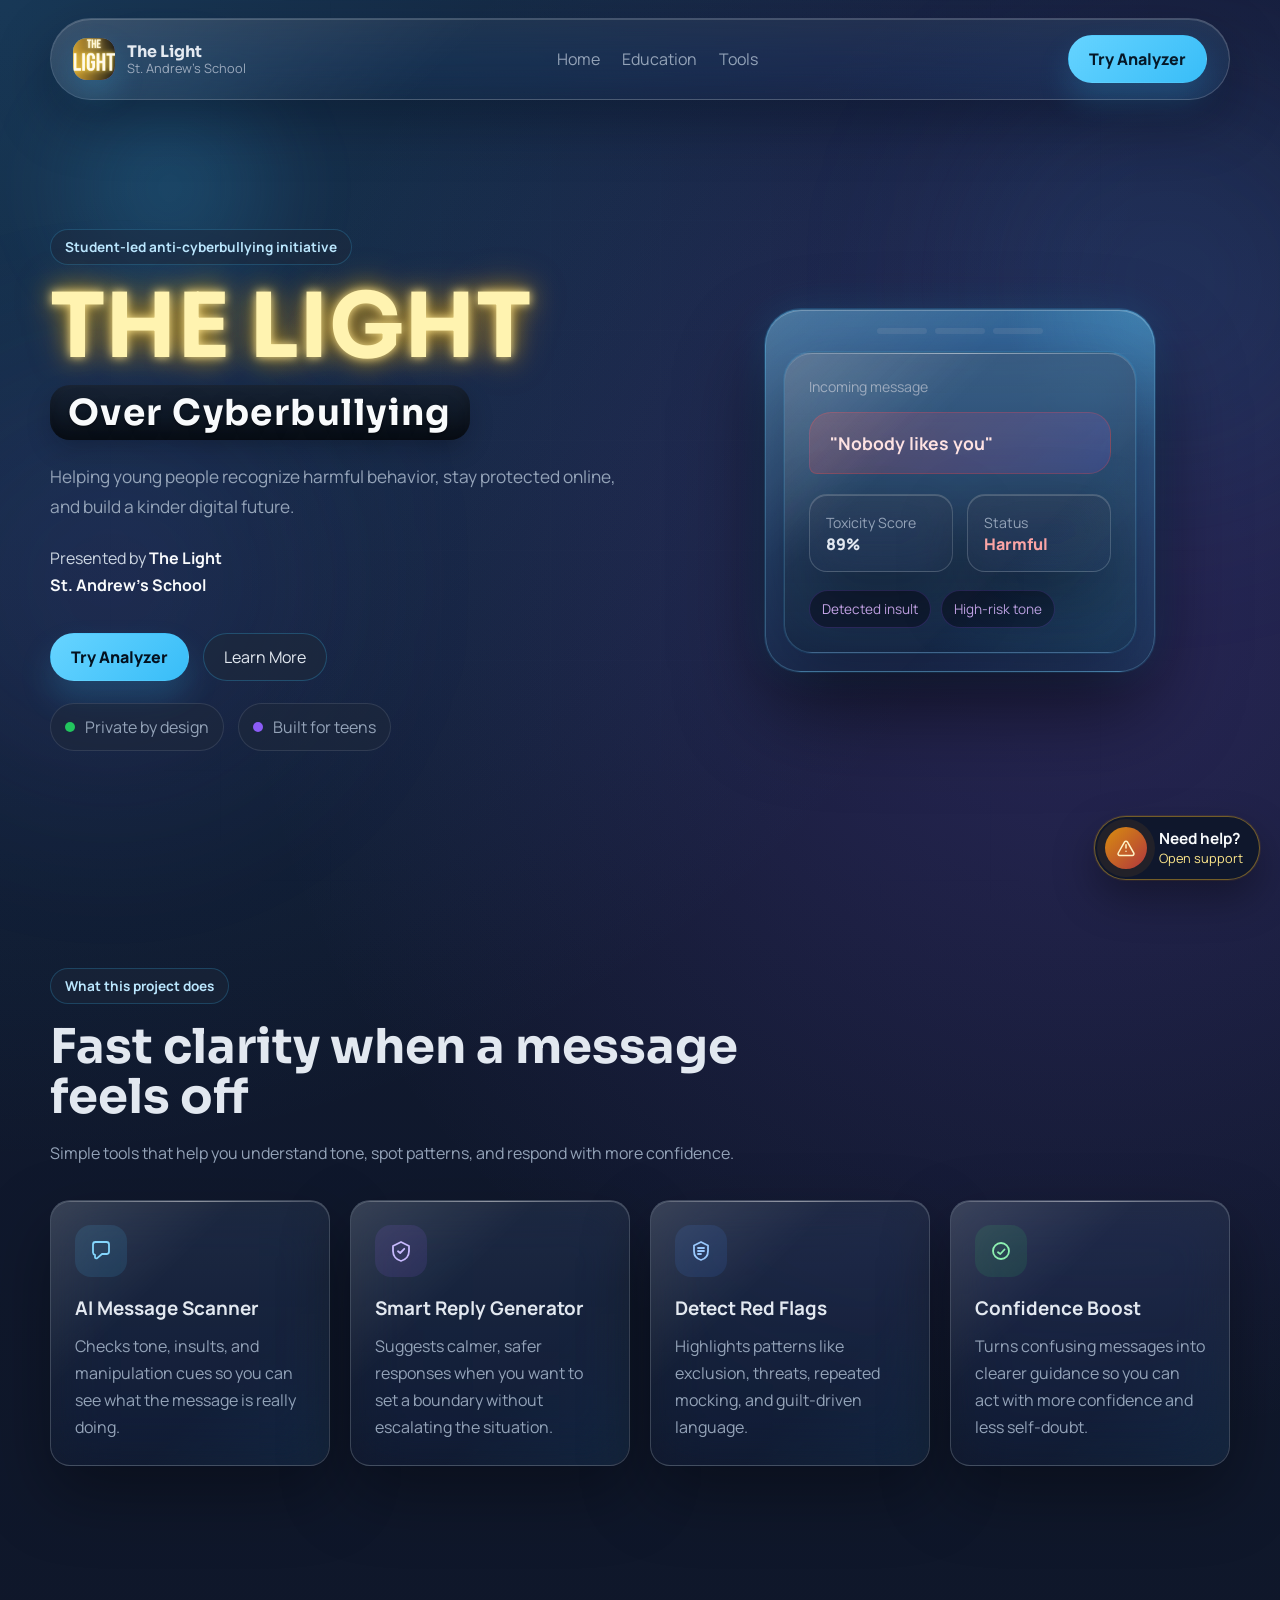
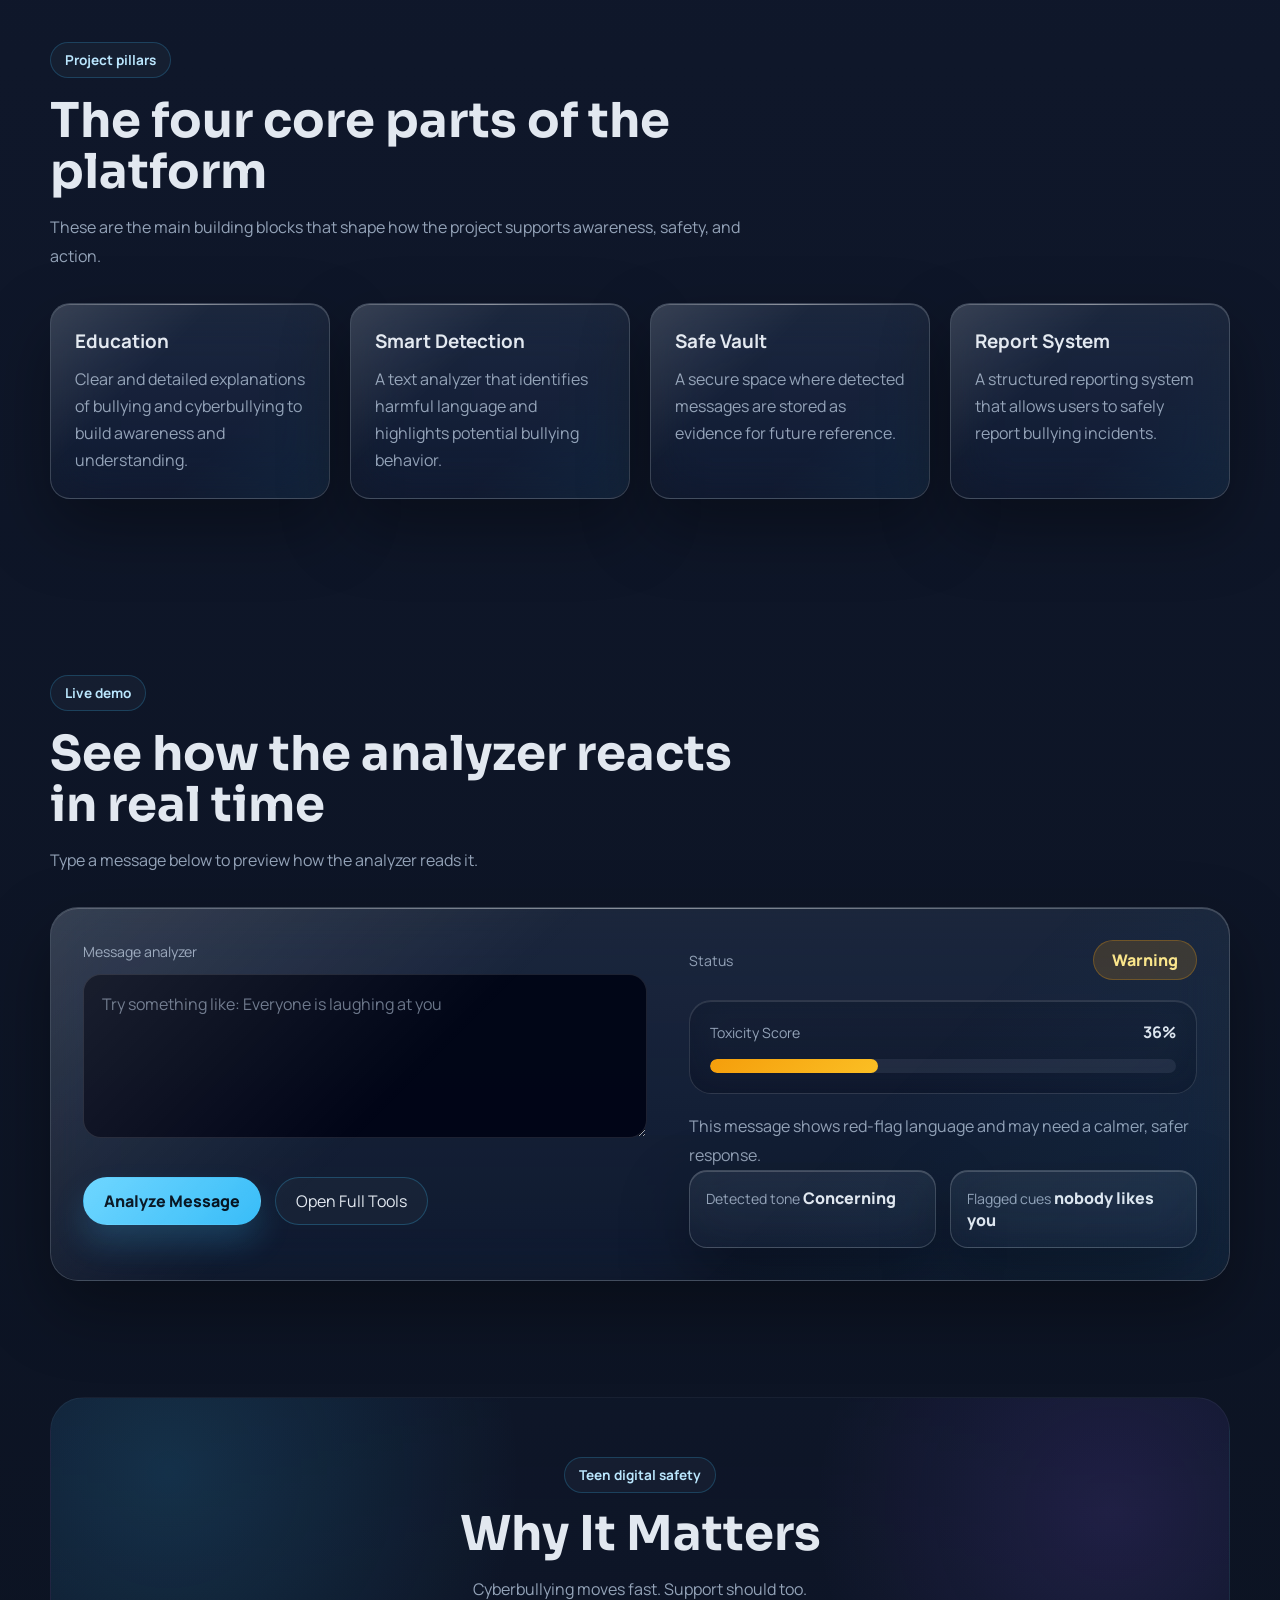
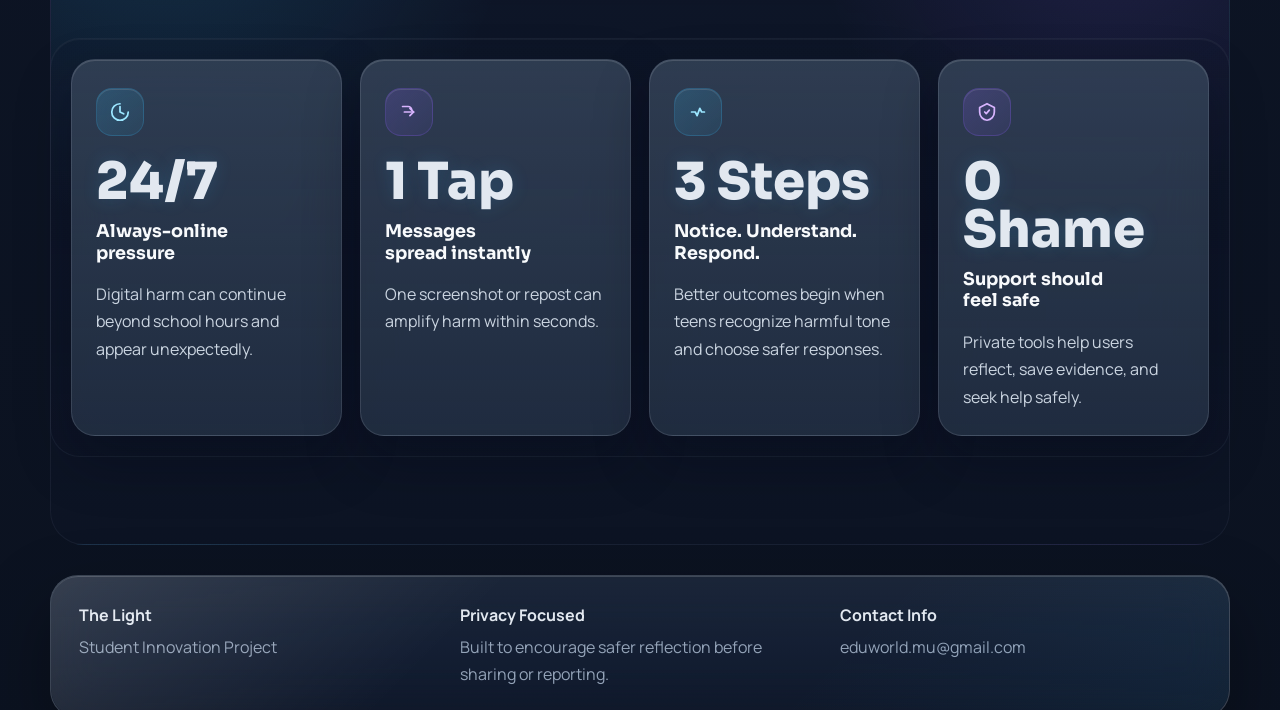
==== commit 0eb79995: "Add files via upload" ====
--- a/index.html
+++ b/index.html
@@ -3,7 +3,7 @@
 <head>
 <meta charset="UTF-8">
 <meta name="viewport" content="width=device-width, initial-scale=1.0">
-<meta name="analyzer-api-url" content="">
+<meta name="analyzer-api-url" content="/analyze">
 <title>The Light</title>
 <link rel="preconnect" href="https://fonts.googleapis.com">
 <link rel="preconnect" href="https://fonts.gstatic.com" crossorigin>
--- a/style.css
+++ b/style.css
@@ -1940,6 +1940,476 @@
   line-height: 1.82;
 }
 
+.education-stat-takeaway {
+  margin-top: 22px;
+  padding: 22px;
+  border-radius: 24px;
+  background:
+    linear-gradient(135deg, rgba(236, 253, 245, 0.92), rgba(240, 249, 255, 0.92));
+  border: 1.5px solid rgba(52, 211, 153, 0.22);
+  box-shadow:
+    0 16px 32px rgba(15, 23, 42, 0.06),
+    inset 0 1px 0 rgba(255, 255, 255, 0.9);
+}
+
+.education-action-section,
+.education-myth-section {
+  position: relative;
+  overflow: hidden;
+  margin-top: 26px;
+  padding: 28px;
+  border-radius: 28px;
+  background: rgba(255, 255, 255, 0.92);
+  border: 1.5px solid var(--education-border);
+  box-shadow:
+    0 18px 40px rgba(15, 23, 42, 0.08),
+    0 0 0 1px var(--education-border-soft),
+    inset 0 1px 0 rgba(255, 255, 255, 0.8);
+}
+
+.education-action-section::before,
+.education-myth-section::before {
+  content: "";
+  position: absolute;
+  inset: 0;
+  border-radius: inherit;
+  background:
+    linear-gradient(120deg, transparent 0%, rgba(255, 255, 255, 0.5) 44%, transparent 58%);
+  transform: translateX(-120%);
+  pointer-events: none;
+  opacity: 0;
+}
+
+.education-action-section:hover::before,
+.education-myth-section:hover::before {
+  animation: educationPanelSweep 1.8s ease;
+  opacity: 1;
+}
+
+.education-action-section > *,
+.education-myth-section > * {
+  position: relative;
+  z-index: 1;
+}
+
+.education-action-section h2,
+.education-myth-section h2 {
+  margin-top: 16px;
+  font-family: "Sora", sans-serif;
+  font-size: clamp(1.55rem, 3vw, 2.2rem);
+  line-height: 1.12;
+  color: #0f172a;
+}
+
+.education-action-grid,
+.education-myth-grid {
+  display: grid;
+  gap: 16px;
+  margin-top: 22px;
+}
+
+.education-action-grid {
+  grid-template-columns: repeat(4, minmax(0, 1fr));
+}
+
+.education-action-card {
+  position: relative;
+  overflow: hidden;
+  min-height: 238px;
+  padding: 20px;
+  border-radius: 22px;
+  background:
+    linear-gradient(180deg, rgba(248, 250, 252, 0.96), rgba(240, 249, 255, 0.86));
+  border: 1.5px solid rgba(56, 189, 248, 0.18);
+  box-shadow:
+    0 16px 32px rgba(15, 23, 42, 0.06),
+    inset 0 1px 0 rgba(255, 255, 255, 0.92);
+  transition:
+    transform 0.25s ease,
+    border-color 0.25s ease,
+    box-shadow 0.25s ease;
+}
+
+.education-action-card[role="button"] {
+  cursor: pointer;
+}
+
+.education-action-card[role="button"]:focus-visible {
+  outline: 3px solid rgba(56, 189, 248, 0.42);
+  outline-offset: 4px;
+}
+
+.education-action-card::before {
+  content: "";
+  position: absolute;
+  inset: auto 18px 18px auto;
+  width: 70px;
+  height: 70px;
+  border-radius: 50%;
+  background: radial-gradient(circle, rgba(56, 189, 248, 0.18), transparent 70%);
+  transform: scale(0.72);
+  opacity: 0.58;
+  transition:
+    transform 0.35s ease,
+    opacity 0.35s ease;
+}
+
+.education-action-card::after {
+  content: "";
+  position: absolute;
+  inset: 0;
+  border-radius: inherit;
+  background:
+    linear-gradient(135deg, rgba(255, 255, 255, 0.52), transparent 34%, transparent 68%, rgba(56, 189, 248, 0.12));
+  opacity: 0;
+  transform: translateY(12px);
+  transition:
+    opacity 0.3s ease,
+    transform 0.3s ease;
+  pointer-events: none;
+}
+
+.education-action-card:hover,
+.education-action-card:focus-within {
+  transform: translateY(-7px) scale(1.015);
+  border-color: rgba(56, 189, 248, 0.36);
+  box-shadow:
+    0 22px 38px rgba(15, 23, 42, 0.1),
+    inset 0 1px 0 rgba(255, 255, 255, 0.92);
+}
+
+.education-action-card:hover::before,
+.education-action-card:focus-within::before {
+  transform: scale(1.15);
+  opacity: 1;
+}
+
+.education-action-card:hover::after,
+.education-action-card:focus-within::after {
+  opacity: 1;
+  transform: translateY(0);
+}
+
+.education-action-card > * {
+  position: relative;
+  z-index: 1;
+}
+
+.education-action-card-top {
+  display: flex;
+  align-items: center;
+  justify-content: space-between;
+  gap: 12px;
+}
+
+.education-action-number,
+.education-myth-index {
+  display: inline-flex;
+  align-items: center;
+  min-height: 32px;
+  padding: 0 12px;
+  border-radius: 999px;
+  background: var(--education-chip-bg);
+  color: var(--education-chip-text);
+  font-size: 0.78rem;
+  font-weight: 800;
+  transition:
+    transform 0.25s ease,
+    background-color 0.25s ease,
+    box-shadow 0.25s ease;
+}
+
+.education-action-symbol {
+  display: grid;
+  place-items: center;
+  width: 46px;
+  height: 46px;
+  flex: 0 0 46px;
+  border-radius: 15px;
+  border: 1px solid rgba(148, 163, 184, 0.16);
+  box-shadow:
+    0 12px 24px rgba(15, 23, 42, 0.08),
+    inset 0 1px 0 rgba(255, 255, 255, 0.85);
+  transition:
+    transform 0.25s ease,
+    box-shadow 0.25s ease;
+}
+
+.education-action-symbol svg {
+  width: 24px;
+  height: 24px;
+  fill: none;
+  stroke: currentColor;
+  stroke-width: 1.8;
+  stroke-linecap: round;
+  stroke-linejoin: round;
+}
+
+.education-action-symbol.blue {
+  background: rgba(56, 189, 248, 0.14);
+  color: #0284c7;
+}
+
+.education-action-symbol.lavender {
+  background: rgba(167, 139, 250, 0.18);
+  color: #7c3aed;
+}
+
+.education-action-symbol.coral {
+  background: rgba(251, 113, 133, 0.16);
+  color: #e11d48;
+}
+
+.education-action-symbol.mint {
+  background: rgba(52, 211, 153, 0.16);
+  color: #059669;
+}
+
+.education-action-card:hover .education-action-number,
+.education-action-card:focus-within .education-action-number {
+  transform: translateY(-2px) scale(1.06);
+  box-shadow: 0 10px 22px rgba(56, 189, 248, 0.18);
+  animation: educationStepPulse 1.25s ease infinite;
+}
+
+.education-action-card:hover .education-action-symbol,
+.education-action-card:focus-within .education-action-symbol {
+  transform: rotate(6deg) scale(1.08);
+  box-shadow:
+    0 16px 28px rgba(56, 189, 248, 0.18),
+    inset 0 1px 0 rgba(255, 255, 255, 0.95);
+}
+
+.education-action-card h3 {
+  margin-top: 18px;
+  font-family: "Sora", sans-serif;
+  font-size: 1.05rem;
+  line-height: 1.25;
+  color: #0f172a;
+}
+
+.education-action-card p,
+.education-myth-card p,
+.education-myth-reflect,
+.education-myth-ending {
+  margin-top: 12px;
+  color: #475569;
+  line-height: 1.75;
+}
+
+.education-myth-grid {
+  grid-template-columns: repeat(2, minmax(0, 1fr));
+}
+
+.education-myth-card {
+  position: relative;
+  overflow: hidden;
+  min-height: 210px;
+  padding: 18px;
+  border-radius: 22px;
+  background:
+    linear-gradient(180deg, rgba(248, 250, 252, 0.96), rgba(250, 245, 255, 0.84));
+  border: 1.5px solid rgba(167, 139, 250, 0.2);
+  box-shadow:
+    0 16px 32px rgba(15, 23, 42, 0.06),
+    inset 0 1px 0 rgba(255, 255, 255, 0.92);
+  transition:
+    transform 0.25s ease,
+    border-color 0.25s ease,
+    box-shadow 0.25s ease;
+}
+
+.education-myth-card::before {
+  content: "";
+  position: absolute;
+  inset: auto -20% -42% auto;
+  width: 180px;
+  height: 180px;
+  border-radius: 50%;
+  background: radial-gradient(circle, rgba(167, 139, 250, 0.2), transparent 68%);
+  transform: translate3d(0, 0, 0) scale(0.7);
+  opacity: 0.5;
+  transition:
+    transform 0.45s ease,
+    opacity 0.45s ease;
+  pointer-events: none;
+}
+
+.education-myth-card::after {
+  content: "";
+  position: absolute;
+  inset: 0;
+  border-radius: inherit;
+  background:
+    linear-gradient(135deg, transparent 0%, rgba(255, 255, 255, 0.48) 42%, transparent 64%);
+  transform: translateX(-130%);
+  opacity: 0;
+  transition:
+    opacity 0.25s ease;
+  pointer-events: none;
+}
+
+.education-myth-card:hover,
+.education-myth-card:focus-within,
+.education-myth-card[open] {
+  transform: translateY(-7px) scale(1.01);
+  border-color: rgba(167, 139, 250, 0.42);
+  box-shadow:
+    0 22px 38px rgba(15, 23, 42, 0.1),
+    inset 0 1px 0 rgba(255, 255, 255, 0.92);
+}
+
+.education-myth-card:hover::before,
+.education-myth-card:focus-within::before,
+.education-myth-card[open]::before {
+  transform: translate3d(-18px, -14px, 0) scale(1.06);
+  opacity: 0.9;
+}
+
+.education-myth-card:hover::after,
+.education-myth-card:focus-within::after {
+  animation: educationCardSweep 1.15s ease;
+  opacity: 1;
+}
+
+.education-myth-card > * {
+  position: relative;
+  z-index: 1;
+}
+
+.education-myth-card summary {
+  display: grid;
+  gap: 12px;
+  cursor: pointer;
+  list-style: none;
+}
+
+.education-myth-card summary::-webkit-details-marker {
+  display: none;
+}
+
+.education-myth-card summary strong {
+  font-family: "Sora", sans-serif;
+  font-size: 1.05rem;
+  line-height: 1.35;
+  color: #0f172a;
+  transition:
+    color 0.25s ease,
+    transform 0.25s ease;
+}
+
+.education-myth-card:hover summary strong,
+.education-myth-card:focus-within summary strong {
+  color: #5b21b6;
+  transform: translateX(4px);
+}
+
+.education-myth-hint {
+  color: #64748b;
+  font-size: 0.82rem;
+  font-weight: 800;
+}
+
+.education-myth-truth {
+  margin-top: 16px;
+  padding: 16px;
+  border-radius: 18px;
+  background: rgba(255, 255, 255, 0.76);
+  border: 1px solid rgba(167, 139, 250, 0.2);
+  transform-origin: top;
+}
+
+.education-myth-card[open] .education-myth-truth {
+  animation: educationTruthReveal 0.42s cubic-bezier(0.22, 1, 0.36, 1);
+}
+
+.education-myth-truth span {
+  color: #7c3aed;
+  font-size: 0.8rem;
+  font-weight: 900;
+}
+
+.education-myth-truth p {
+  margin-top: 8px;
+}
+
+.education-myth-reflect {
+  display: block;
+  opacity: 0;
+  transform: translateY(8px);
+  color: #64748b;
+  font-size: 0.92rem;
+  transition:
+    opacity 0.25s ease,
+    transform 0.25s ease;
+}
+
+.education-myth-card:hover .education-myth-reflect,
+.education-myth-card:focus-within .education-myth-reflect,
+.education-myth-card[open] .education-myth-reflect {
+  opacity: 1;
+  transform: translateY(0);
+}
+
+.education-myth-card:hover .education-myth-index,
+.education-myth-card:focus-within .education-myth-index,
+.education-myth-card[open] .education-myth-index {
+  transform: translateY(-2px) scale(1.05);
+  box-shadow: 0 10px 22px rgba(167, 139, 250, 0.2);
+}
+
+.education-myth-ending {
+  margin-top: 22px;
+  padding: 18px 20px;
+  border-radius: 20px;
+  background: rgba(15, 23, 42, 0.06);
+  color: #0f172a;
+  font-weight: 800;
+}
+
+@keyframes educationPanelSweep {
+  0% {
+    transform: translateX(-120%);
+  }
+
+  100% {
+    transform: translateX(120%);
+  }
+}
+
+@keyframes educationCardSweep {
+  0% {
+    transform: translateX(-130%);
+  }
+
+  100% {
+    transform: translateX(130%);
+  }
+}
+
+@keyframes educationTruthReveal {
+  0% {
+    opacity: 0;
+    transform: translateY(-8px) scaleY(0.94);
+  }
+
+  100% {
+    opacity: 1;
+    transform: translateY(0) scaleY(1);
+  }
+}
+
+@keyframes educationStepPulse {
+  0%,
+  100% {
+    box-shadow: 0 10px 22px rgba(56, 189, 248, 0.18);
+  }
+
+  50% {
+    box-shadow: 0 14px 30px rgba(56, 189, 248, 0.28);
+  }
+}
+
 .education-stats-showcase {
   margin-top: 24px;
 }
@@ -3158,6 +3628,10 @@
     grid-template-columns: repeat(2, minmax(0, 1fr));
   }
 
+  .education-action-grid {
+    grid-template-columns: repeat(2, minmax(0, 1fr));
+  }
+
   .education-topic-layout {
     grid-template-columns: 1fr;
   }
@@ -3221,6 +3695,12 @@
   .title-box,
   .support-beacon-icon,
   .tools-console-wave span,
+  .education-action-section::before,
+  .education-myth-section::before,
+  .education-action-card:hover .education-action-number,
+  .education-myth-card:hover::after,
+  .education-myth-card:focus-within::after,
+  .education-myth-card[open] .education-myth-truth,
   .education-topic-content.fade-out,
   .education-topic-content.fade-in,
   .stat-strip-value.is-animated {
@@ -3473,6 +3953,8 @@
   .education-data-visual,
   .education-topic-detail-grid,
   .education-detail-grid,
+  .education-action-grid,
+  .education-myth-grid,
   .education-chip-row,
   .education-signal-grid,
   .education-signal-grid-animated,
@@ -3543,16 +4025,31 @@
 
   .education-hero-panel,
   .education-info-card,
+  .education-action-section,
+  .education-myth-section,
   .education-topic-card,
   .education-topic-panel,
   .education-topic-viewer,
   .education-topic-detail,
   .education-detail-panel,
   .education-reference-card,
+  .education-stat-takeaway,
+  .education-action-card,
+  .education-myth-card,
   .education-donut-panel,
   .education-comparison-card {
     padding: 18px;
     border-radius: 20px;
+  }
+
+  .education-action-card,
+  .education-myth-card {
+    min-height: 0;
+  }
+
+  .education-myth-reflect {
+    opacity: 1;
+    transform: none;
   }
 
   .education-donut-chart {
@@ -3712,6 +4209,30 @@
   .nav-cta {
     min-height: 44px;
     padding: 0 16px;
+  }
+}
+
+@media (prefers-reduced-motion: reduce) {
+  .education-action-section::before,
+  .education-myth-section::before,
+  .education-action-card:hover .education-action-number,
+  .education-myth-card:hover::after,
+  .education-myth-card:focus-within::after,
+  .education-myth-card[open] .education-myth-truth {
+    animation: none !important;
+  }
+
+  .education-action-card,
+  .education-action-card::before,
+  .education-action-card::after,
+  .education-action-number,
+  .education-myth-card,
+  .education-myth-card::before,
+  .education-myth-card::after,
+  .education-myth-card summary strong,
+  .education-myth-index,
+  .education-myth-reflect {
+    transition: none !important;
   }
 }
 
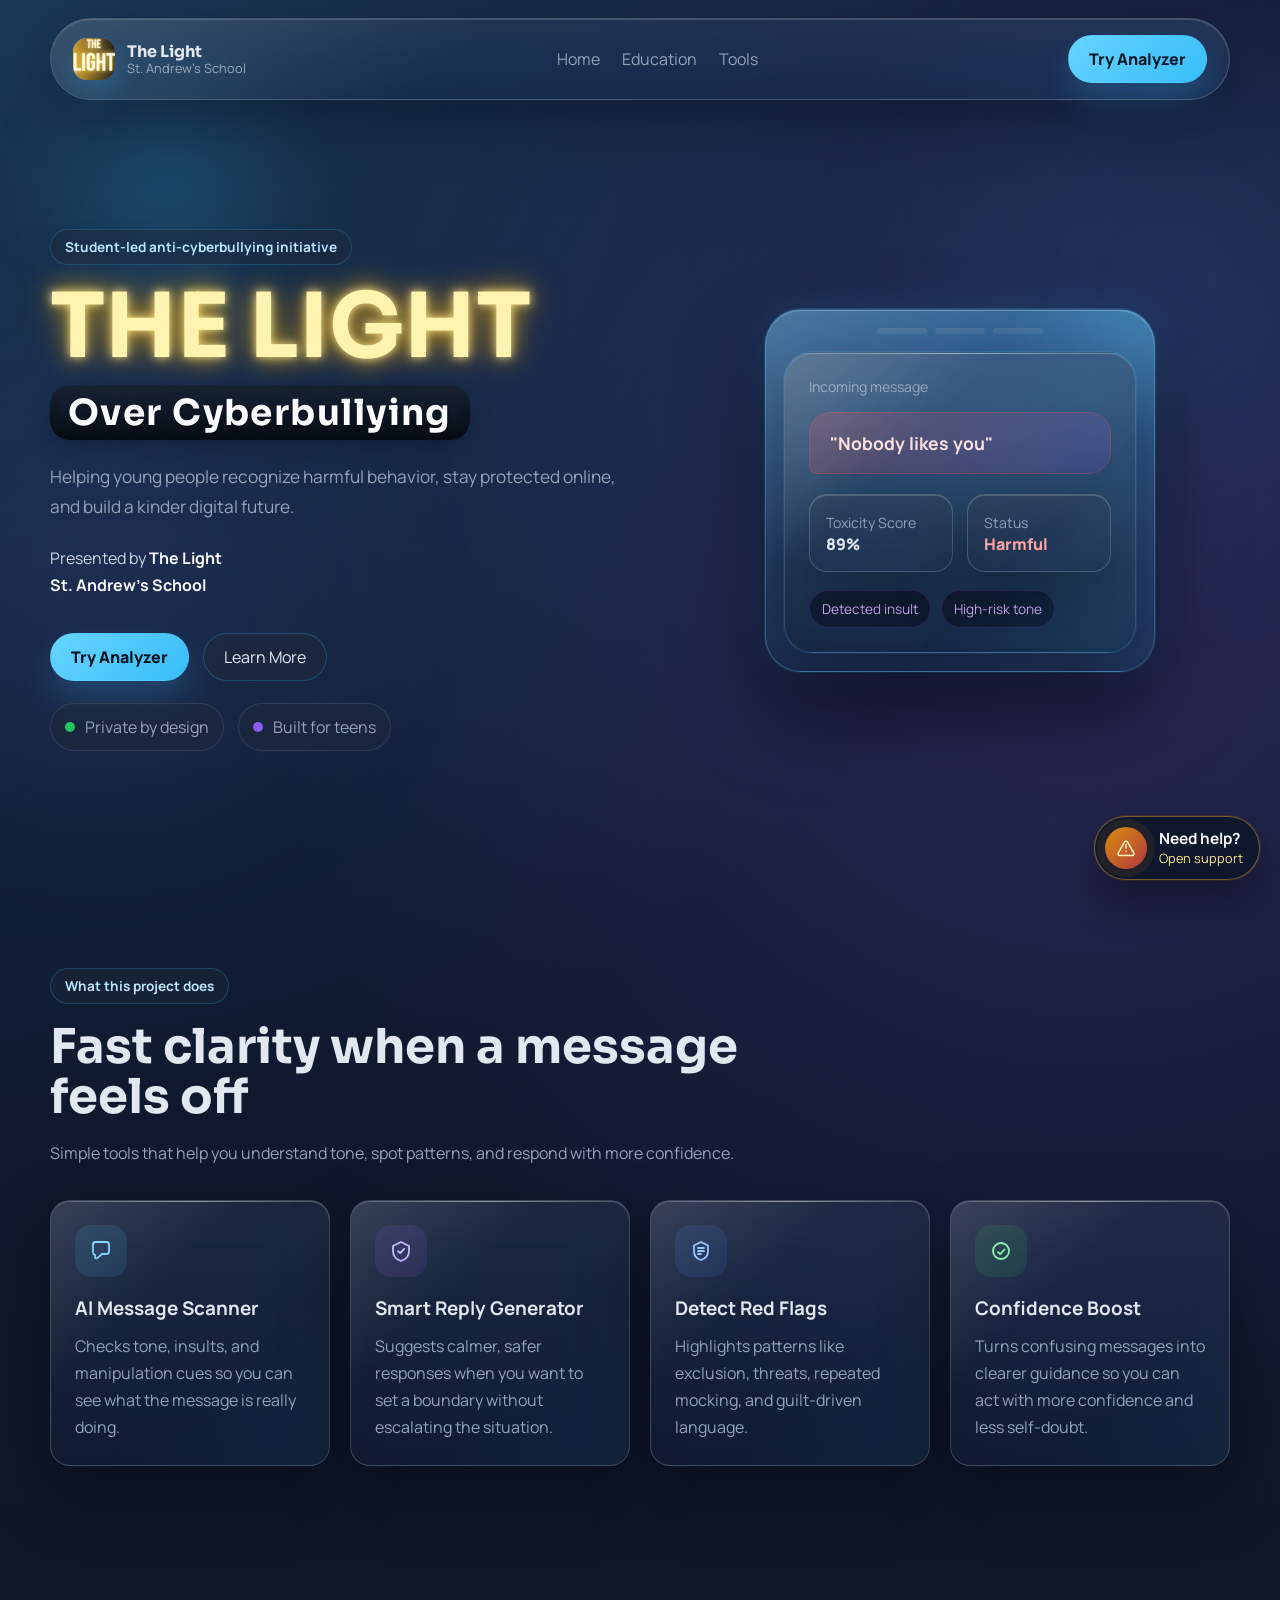
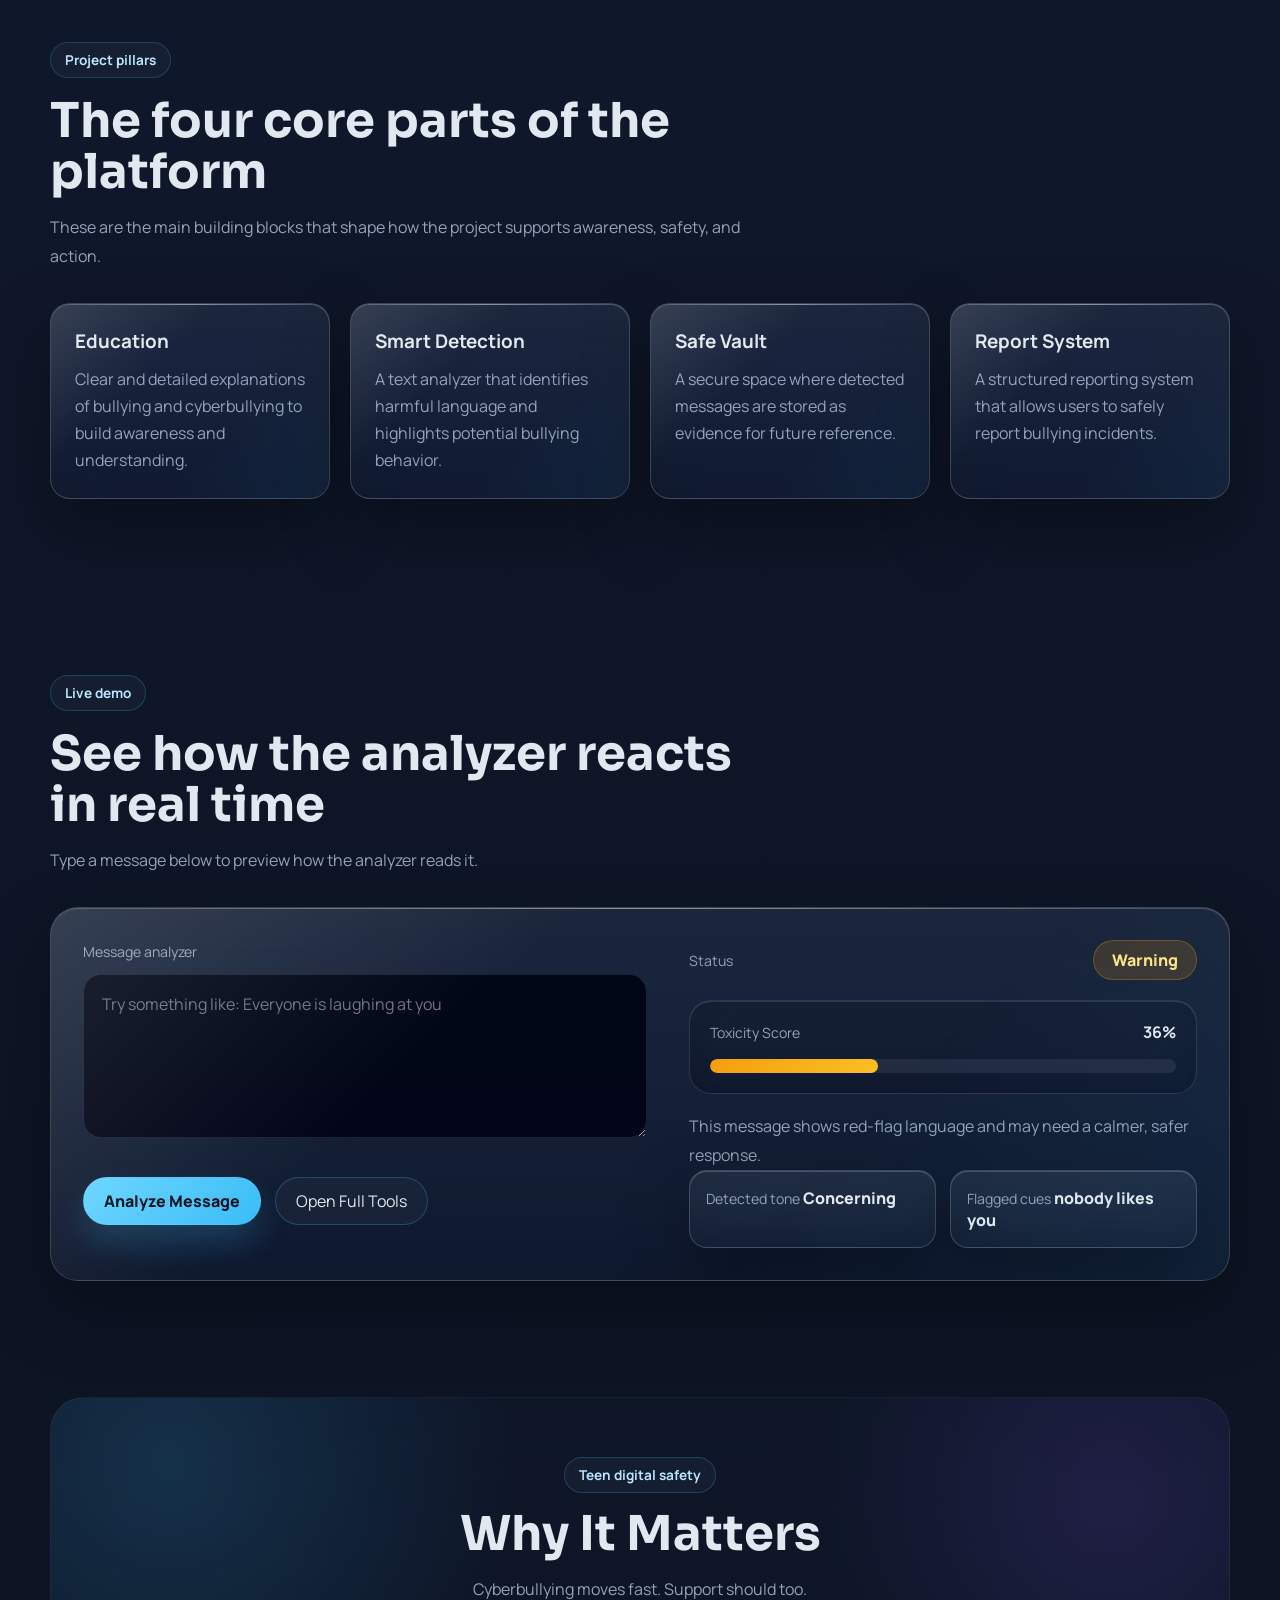
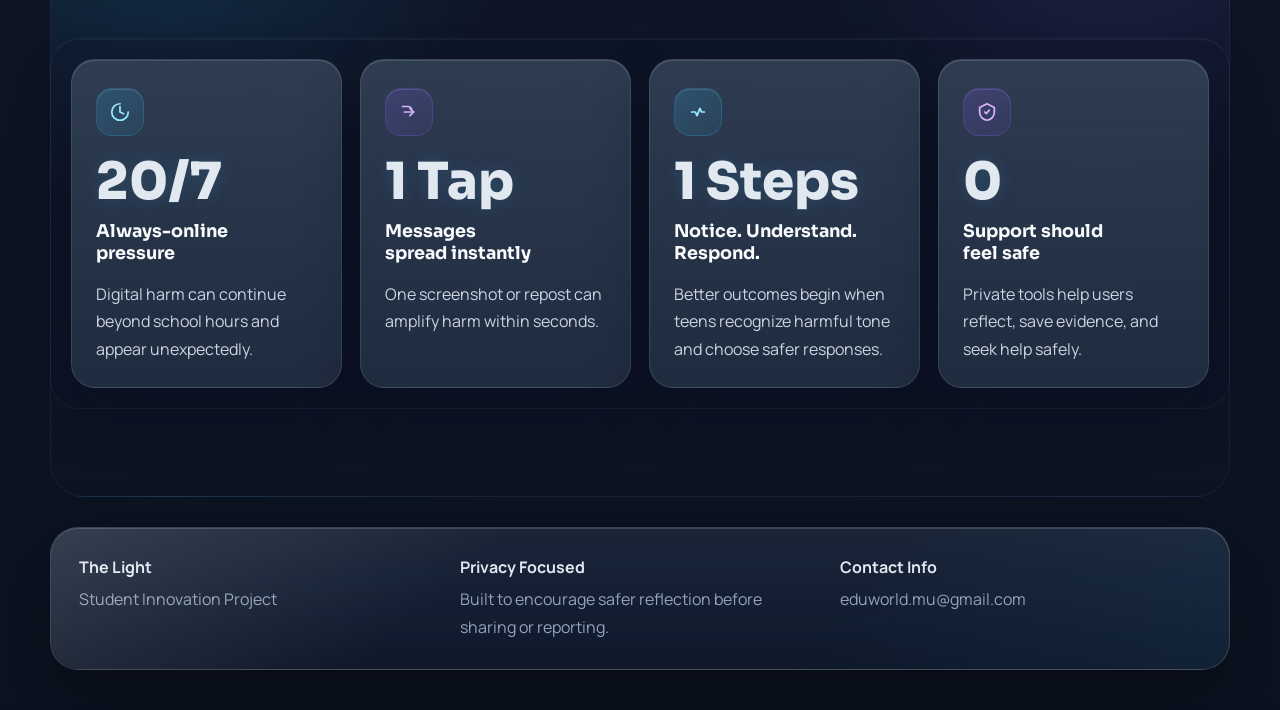
==== commit 5bdd318c: "Update analyzer API URL in index.html" ====
--- a/index.html
+++ b/index.html
@@ -1,342 +1,342 @@
-	<!DOCTYPE html>
-<html lang="en">
-<head>
-<meta charset="UTF-8">
-<meta name="viewport" content="width=device-width, initial-scale=1.0">
-<meta name="analyzer-api-url" content="/analyze">
-<title>The Light</title>
-<link rel="preconnect" href="https://fonts.googleapis.com">
-<link rel="preconnect" href="https://fonts.gstatic.com" crossorigin>
-<link href="https://fonts.googleapis.com/css2?family=Manrope:wght@400;500;600;700;800&family=Sora:wght@500;600;700;800&display=swap" rel="stylesheet">
-<link rel="stylesheet" href="style.css">
-</head>
-
-<body class="landing-page">
-
-<div class="light"></div>
-<div class="page-glow page-glow-one"></div>
-<div class="page-glow page-glow-two"></div>
-
-<nav class="navbar">
-  <a class="brand" href="index.html">
-    <span class="brand-mark">
-      <img src="LoGo.png" alt="The Light logo">
-    </span>
-    <span class="brand-text">
-      <strong>The Light</strong>
-      <small>St. Andrew's School</small>
-    </span>
-  </a>
-
-  <button class="nav-toggle" type="button" aria-expanded="false" aria-controls="site-menu" aria-label="Toggle navigation menu">
-    <span></span>
-    <span></span>
-    <span></span>
-  </button>
-
-  <div class="nav-links" id="site-menu">
-    <a href="index.html">Home</a>
-    <a href="education.html">Education</a>
-    <a href="tools.html">Tools</a>
-  </div>
-  <a class="nav-cta" href="#demo">Try Analyzer</a>
-</nav>
-
-<main>
-  <section class="hero section-shell">
-    <div class="hero-copy reveal">
-      <span class="eyebrow">Student-led anti-cyberbullying initiative</span>
-      <h1 class="title-stack">
-        <span class="title-box">THE LIGHT</span>
-        <span class="subtitle-box">Over Cyberbullying</span>
-      </h1>
-      <p class="hero-subtitle">
-        Helping young people recognize harmful behavior, stay protected online, and build a kinder digital future.
-      </p>
-
-      <div class="hero-credits">
-        <p>Presented by <strong>The Light</strong></p>
-        <p><strong>St. Andrew's School</strong></p>
-      </div>
-
-      <div class="hero-actions">
-        <a class="button button-primary" href="#demo">Try Analyzer</a>
-        <a class="button button-secondary" href="#why">Learn More</a>
-      </div>
-
-      <div class="trust-row">
-        <div class="trust-chip">
-          <span class="chip-dot chip-safe"></span>
-          Private by design
-        </div>
-        <div class="trust-chip">
-          <span class="chip-dot chip-warning"></span>
-          Built for teens
-        </div>
-      </div>
-    </div>
-
-    <div class="hero-visual reveal delay-1">
-      <div class="phone-mockup">
-        <div class="phone-top">
-          <span></span>
-          <span></span>
-          <span></span>
-        </div>
-
-        <div class="chat-card">
-          <div class="chat-label">Incoming message</div>
-          <div class="chat-bubble harmful">"Nobody likes you"</div>
-          <div class="mockup-meta">
-            <div class="meta-card">
-              <span class="meta-title">Toxicity Score</span>
-              <strong>89%</strong>
-            </div>
-            <div class="meta-card alert">
-              <span class="meta-title">Status</span>
-              <strong>Harmful</strong>
-            </div>
-          </div>
-          <div class="mockup-footer">
-            <span class="mini-pill">Detected insult</span>
-            <span class="mini-pill">High-risk tone</span>
-          </div>
-        </div>
-      </div>
-    </div>
-  </section>
-
-  <section class="section-shell reveal">
-    <div class="section-heading">
-      <span class="eyebrow">What this project does</span>
-      <h2>Fast clarity when a message feels off</h2>
-      <p>Simple tools that help you understand tone, spot patterns, and respond with more confidence.</p>
-    </div>
-
-    <div class="feature-grid">
-      <article class="feature-card">
-        <div class="icon-wrap">
-          <svg viewBox="0 0 24 24" aria-hidden="true">
-            <path d="M4 5.5A2.5 2.5 0 0 1 6.5 3h11A2.5 2.5 0 0 1 20 5.5v7A2.5 2.5 0 0 1 17.5 15H13l-4.8 4.1c-.8.7-2.2.1-2.2-.9V15.8A2.5 2.5 0 0 1 4 13.5z"/>
-          </svg>
-        </div>
-        <h3>AI Message Scanner</h3>
-        <p>Checks tone, insults, and manipulation cues so you can see what the message is really doing.</p>
-      </article>
-
-      <article class="feature-card">
-        <div class="icon-wrap purple">
-          <svg viewBox="0 0 24 24" aria-hidden="true">
-            <path d="M12 3 4 7v5c0 5 3.4 8.8 8 10 4.6-1.2 8-5 8-10V7z"/>
-            <path d="M9 12.2 11.2 14 15.3 9.8"/>
-          </svg>
-        </div>
-        <h3>Smart Reply Generator</h3>
-        <p>Suggests calmer, safer responses when you want to set a boundary without escalating the situation.</p>
-      </article>
-
-      <article class="feature-card">
-        <div class="icon-wrap blue">
-          <svg viewBox="0 0 24 24" aria-hidden="true">
-            <path d="M12 3 5 6.5V12c0 4.6 2.9 7.9 7 9 4.1-1.1 7-4.4 7-9V6.5z"/>
-            <path d="M9 9h6M9 12h6M9 15h3"/>
-          </svg>
-        </div>
-        <h3>Detect Red Flags</h3>
-        <p>Highlights patterns like exclusion, threats, repeated mocking, and guilt-driven language.</p>
-      </article>
-
-      <article class="feature-card">
-        <div class="icon-wrap green">
-          <svg viewBox="0 0 24 24" aria-hidden="true">
-            <path d="M12 20c4.4 0 8-3.6 8-8s-3.6-8-8-8-8 3.6-8 8 3.6 8 8 8Z"/>
-            <path d="M9 13.2 11.3 15 15.5 10.5"/>
-          </svg>
-        </div>
-        <h3>Confidence Boost</h3>
-        <p>Turns confusing messages into clearer guidance so you can act with more confidence and less self-doubt.</p>
-      </article>
-    </div>
-  </section>
-
-  <section class="section-shell reveal">
-    <div class="section-heading">
-      <span class="eyebrow">Project pillars</span>
-      <h2>The four core parts of the platform</h2>
-      <p>These are the main building blocks that shape how the project supports awareness, safety, and action.</p>
-    </div>
-
-    <div class="feature-grid">
-      <a class="feature-link" href="education.html">
-        <article class="feature-card">
-          <h3>Education</h3>
-          <p>Clear and detailed explanations of bullying and cyberbullying to build awareness and understanding.</p>
-        </article>
-      </a>
-
-      <a class="feature-link" href="tools.html#analyzer">
-        <article class="feature-card">
-          <h3>Smart Detection</h3>
-          <p>A text analyzer that identifies harmful language and highlights potential bullying behavior.</p>
-        </article>
-      </a>
-
-      <a class="feature-link" href="tools.html#vault">
-        <article class="feature-card">
-          <h3>Safe Vault</h3>
-          <p>A secure space where detected messages are stored as evidence for future reference.</p>
-        </article>
-      </a>
-
-      <a class="feature-link" href="tools.html#report">
-        <article class="feature-card">
-          <h3>Report System</h3>
-          <p>A structured reporting system that allows users to safely report bullying incidents.</p>
-        </article>
-      </a>
-    </div>
-  </section>
-
-  <section class="section-shell demo-section reveal" id="demo">
-    <div class="section-heading">
-      <span class="eyebrow">Live demo</span>
-      <h2>See how the analyzer reacts in real time</h2>
-      <p>Type a message below to preview how the analyzer reads it.</p>
-    </div>
-
-    <div class="demo-panel">
-      <div class="demo-input-panel">
-        <label class="demo-label" for="demoMessage">Message analyzer</label>
-        <textarea id="demoMessage" placeholder="Try something like: Everyone is laughing at you"></textarea>
-        <div class="hero-actions">
-          <button class="button button-primary" id="demoAnalyze" type="button">Analyze Message</button>
-          <a class="button button-secondary" href="tools.html">Open Full Tools</a>
-        </div>
-      </div>
-
-      <div class="demo-result-panel">
-        <div class="status-row">
-          <span class="status-label">Status</span>
-          <span id="demoStatus" class="status-pill safe">Safe</span>
-        </div>
-
-        <div class="progress-card">
-          <div class="progress-copy">
-            <span>Toxicity Score</span>
-            <strong id="demoScore">12%</strong>
-          </div>
-          <div class="progress-track">
-            <div id="demoBar" class="progress-fill safe" style="width: 12%;"></div>
-          </div>
-        </div>
-
-        <p id="demoInsight" class="demo-insight">
-          Supportive or neutral language reads as safe.
-        </p>
-
-        <div class="signal-list">
-          <div class="signal-card">
-            <span class="signal-label">Detected tone</span>
-            <strong id="demoTone">Neutral</strong>
-          </div>
-          <div class="signal-card">
-            <span class="signal-label">Flagged cues</span>
-            <strong id="demoFlags">None</strong>
-          </div>
-        </div>
-      </div>
-    </div>
-  </section>
-
-  <section class="section-shell stats-strip-section" id="why">
-    <div class="section-heading stats-strip-heading">
-      <span class="eyebrow reveal">Teen digital safety</span>
-      <h2 class="reveal delay-1">Why It Matters</h2>
-      <p class="reveal delay-2">Cyberbullying moves fast. Support should too.</p>
-    </div>
-
-    <div class="stats-strip" aria-label="Key cyberbullying facts">
-      <article class="stat-strip-card reveal delay-2">
-        <span class="stat-strip-icon" aria-hidden="true">
-          <svg viewBox="0 0 24 24">
-            <path d="M12 6v6l4 2"></path>
-            <path d="M21 12a9 9 0 1 1-9-9"></path>
-          </svg>
-        </span>
-        <strong class="stat-strip-value" data-target="24/7">0</strong>
-        <h3>Always-online pressure</h3>
-        <p>Digital harm can continue beyond school hours and appear unexpectedly.</p>
-      </article>
-
-      <article class="stat-strip-card reveal delay-3">
-        <span class="stat-strip-icon purple" aria-hidden="true">
-          <svg viewBox="0 0 24 24">
-            <path d="M7 12h10"></path>
-            <path d="m13 8 4 4-4 4"></path>
-            <path d="M5 6h6a4 4 0 0 1 4 4"></path>
-          </svg>
-        </span>
-        <strong class="stat-strip-value" data-target="1 Tap">0</strong>
-        <h3>Messages spread instantly</h3>
-        <p>One screenshot or repost can amplify harm within seconds.</p>
-      </article>
-
-      <article class="stat-strip-card reveal delay-4">
-        <span class="stat-strip-icon" aria-hidden="true">
-          <svg viewBox="0 0 24 24">
-            <path d="M5 12h4l2 4 3-8 2 4h3"></path>
-          </svg>
-        </span>
-        <strong class="stat-strip-value" data-target="3 Steps">0</strong>
-        <h3>Notice. Understand. Respond.</h3>
-        <p>Better outcomes begin when teens recognize harmful tone and choose safer responses.</p>
-      </article>
-
-      <article class="stat-strip-card reveal delay-5">
-        <span class="stat-strip-icon purple" aria-hidden="true">
-          <svg viewBox="0 0 24 24">
-            <path d="M12 3 4 7v5c0 5 3.4 8.6 8 9 4.6-.4 8-4 8-9V7l-8-4Z"></path>
-            <path d="m9.5 12 1.7 1.7 3.3-3.7"></path>
-          </svg>
-        </span>
-        <strong class="stat-strip-value" data-target="0 Shame">0</strong>
-        <h3>Support should feel safe</h3>
-        <p>Private tools help users reflect, save evidence, and seek help safely.</p>
-      </article>
-    </div>
-  </section>
-</main>
-
-<footer class="site-footer">
-  <div>
-    <strong>The Light</strong>
-    <p>Student Innovation Project</p>
-  </div>
-  <div>
-    <strong>Privacy Focused</strong>
-    <p>Built to encourage safer reflection before sharing or reporting.</p>
-  </div>
-  <div>
-    <strong>Contact Info</strong>
-    <p>eduworld.mu@gmail.com</p>
-  </div>
-</footer>
-
-<a class="support-beacon" href="tools.html#urgent-help" aria-label="Go to urgent support">
-  <span class="support-beacon-icon" aria-hidden="true">
-    <svg viewBox="0 0 24 24">
-      <path d="M12 8v4"></path>
-      <path d="M12 16h.01"></path>
-      <path d="M10.3 4.7 2.7 18a2 2 0 0 0 1.7 3h15.2a2 2 0 0 0 1.7-3L13.7 4.7a2 2 0 0 0-3.4 0Z"></path>
-    </svg>
-  </span>
-  <span class="support-beacon-copy">
-    <strong>Need help?</strong>
-    <small>Open support</small>
-  </span>
-</a>
-
-<script src="script.js"></script>
-</body>
-</html>
-
+	<!DOCTYPE html>
+<html lang="en">
+<head>
+<meta charset="UTF-8">
+<meta name="viewport" content="width=device-width, initial-scale=1.0">
+<meta name="analyzer-api-url" content="https://thelight-rh8n.onrender.com/analyze">
+<title>The Light</title>
+<link rel="preconnect" href="https://fonts.googleapis.com">
+<link rel="preconnect" href="https://fonts.gstatic.com" crossorigin>
+<link href="https://fonts.googleapis.com/css2?family=Manrope:wght@400;500;600;700;800&family=Sora:wght@500;600;700;800&display=swap" rel="stylesheet">
+<link rel="stylesheet" href="style.css">
+</head>
+
+<body class="landing-page">
+
+<div class="light"></div>
+<div class="page-glow page-glow-one"></div>
+<div class="page-glow page-glow-two"></div>
+
+<nav class="navbar">
+  <a class="brand" href="index.html">
+    <span class="brand-mark">
+      <img src="LoGo.png" alt="The Light logo">
+    </span>
+    <span class="brand-text">
+      <strong>The Light</strong>
+      <small>St. Andrew's School</small>
+    </span>
+  </a>
+
+  <button class="nav-toggle" type="button" aria-expanded="false" aria-controls="site-menu" aria-label="Toggle navigation menu">
+    <span></span>
+    <span></span>
+    <span></span>
+  </button>
+
+  <div class="nav-links" id="site-menu">
+    <a href="index.html">Home</a>
+    <a href="education.html">Education</a>
+    <a href="tools.html">Tools</a>
+  </div>
+  <a class="nav-cta" href="#demo">Try Analyzer</a>
+</nav>
+
+<main>
+  <section class="hero section-shell">
+    <div class="hero-copy reveal">
+      <span class="eyebrow">Student-led anti-cyberbullying initiative</span>
+      <h1 class="title-stack">
+        <span class="title-box">THE LIGHT</span>
+        <span class="subtitle-box">Over Cyberbullying</span>
+      </h1>
+      <p class="hero-subtitle">
+        Helping young people recognize harmful behavior, stay protected online, and build a kinder digital future.
+      </p>
+
+      <div class="hero-credits">
+        <p>Presented by <strong>The Light</strong></p>
+        <p><strong>St. Andrew's School</strong></p>
+      </div>
+
+      <div class="hero-actions">
+        <a class="button button-primary" href="#demo">Try Analyzer</a>
+        <a class="button button-secondary" href="#why">Learn More</a>
+      </div>
+
+      <div class="trust-row">
+        <div class="trust-chip">
+          <span class="chip-dot chip-safe"></span>
+          Private by design
+        </div>
+        <div class="trust-chip">
+          <span class="chip-dot chip-warning"></span>
+          Built for teens
+        </div>
+      </div>
+    </div>
+
+    <div class="hero-visual reveal delay-1">
+      <div class="phone-mockup">
+        <div class="phone-top">
+          <span></span>
+          <span></span>
+          <span></span>
+        </div>
+
+        <div class="chat-card">
+          <div class="chat-label">Incoming message</div>
+          <div class="chat-bubble harmful">"Nobody likes you"</div>
+          <div class="mockup-meta">
+            <div class="meta-card">
+              <span class="meta-title">Toxicity Score</span>
+              <strong>89%</strong>
+            </div>
+            <div class="meta-card alert">
+              <span class="meta-title">Status</span>
+              <strong>Harmful</strong>
+            </div>
+          </div>
+          <div class="mockup-footer">
+            <span class="mini-pill">Detected insult</span>
+            <span class="mini-pill">High-risk tone</span>
+          </div>
+        </div>
+      </div>
+    </div>
+  </section>
+
+  <section class="section-shell reveal">
+    <div class="section-heading">
+      <span class="eyebrow">What this project does</span>
+      <h2>Fast clarity when a message feels off</h2>
+      <p>Simple tools that help you understand tone, spot patterns, and respond with more confidence.</p>
+    </div>
+
+    <div class="feature-grid">
+      <article class="feature-card">
+        <div class="icon-wrap">
+          <svg viewBox="0 0 24 24" aria-hidden="true">
+            <path d="M4 5.5A2.5 2.5 0 0 1 6.5 3h11A2.5 2.5 0 0 1 20 5.5v7A2.5 2.5 0 0 1 17.5 15H13l-4.8 4.1c-.8.7-2.2.1-2.2-.9V15.8A2.5 2.5 0 0 1 4 13.5z"/>
+          </svg>
+        </div>
+        <h3>AI Message Scanner</h3>
+        <p>Checks tone, insults, and manipulation cues so you can see what the message is really doing.</p>
+      </article>
+
+      <article class="feature-card">
+        <div class="icon-wrap purple">
+          <svg viewBox="0 0 24 24" aria-hidden="true">
+            <path d="M12 3 4 7v5c0 5 3.4 8.8 8 10 4.6-1.2 8-5 8-10V7z"/>
+            <path d="M9 12.2 11.2 14 15.3 9.8"/>
+          </svg>
+        </div>
+        <h3>Smart Reply Generator</h3>
+        <p>Suggests calmer, safer responses when you want to set a boundary without escalating the situation.</p>
+      </article>
+
+      <article class="feature-card">
+        <div class="icon-wrap blue">
+          <svg viewBox="0 0 24 24" aria-hidden="true">
+            <path d="M12 3 5 6.5V12c0 4.6 2.9 7.9 7 9 4.1-1.1 7-4.4 7-9V6.5z"/>
+            <path d="M9 9h6M9 12h6M9 15h3"/>
+          </svg>
+        </div>
+        <h3>Detect Red Flags</h3>
+        <p>Highlights patterns like exclusion, threats, repeated mocking, and guilt-driven language.</p>
+      </article>
+
+      <article class="feature-card">
+        <div class="icon-wrap green">
+          <svg viewBox="0 0 24 24" aria-hidden="true">
+            <path d="M12 20c4.4 0 8-3.6 8-8s-3.6-8-8-8-8 3.6-8 8 3.6 8 8 8Z"/>
+            <path d="M9 13.2 11.3 15 15.5 10.5"/>
+          </svg>
+        </div>
+        <h3>Confidence Boost</h3>
+        <p>Turns confusing messages into clearer guidance so you can act with more confidence and less self-doubt.</p>
+      </article>
+    </div>
+  </section>
+
+  <section class="section-shell reveal">
+    <div class="section-heading">
+      <span class="eyebrow">Project pillars</span>
+      <h2>The four core parts of the platform</h2>
+      <p>These are the main building blocks that shape how the project supports awareness, safety, and action.</p>
+    </div>
+
+    <div class="feature-grid">
+      <a class="feature-link" href="education.html">
+        <article class="feature-card">
+          <h3>Education</h3>
+          <p>Clear and detailed explanations of bullying and cyberbullying to build awareness and understanding.</p>
+        </article>
+      </a>
+
+      <a class="feature-link" href="tools.html#analyzer">
+        <article class="feature-card">
+          <h3>Smart Detection</h3>
+          <p>A text analyzer that identifies harmful language and highlights potential bullying behavior.</p>
+        </article>
+      </a>
+
+      <a class="feature-link" href="tools.html#vault">
+        <article class="feature-card">
+          <h3>Safe Vault</h3>
+          <p>A secure space where detected messages are stored as evidence for future reference.</p>
+        </article>
+      </a>
+
+      <a class="feature-link" href="tools.html#report">
+        <article class="feature-card">
+          <h3>Report System</h3>
+          <p>A structured reporting system that allows users to safely report bullying incidents.</p>
+        </article>
+      </a>
+    </div>
+  </section>
+
+  <section class="section-shell demo-section reveal" id="demo">
+    <div class="section-heading">
+      <span class="eyebrow">Live demo</span>
+      <h2>See how the analyzer reacts in real time</h2>
+      <p>Type a message below to preview how the analyzer reads it.</p>
+    </div>
+
+    <div class="demo-panel">
+      <div class="demo-input-panel">
+        <label class="demo-label" for="demoMessage">Message analyzer</label>
+        <textarea id="demoMessage" placeholder="Try something like: Everyone is laughing at you"></textarea>
+        <div class="hero-actions">
+          <button class="button button-primary" id="demoAnalyze" type="button">Analyze Message</button>
+          <a class="button button-secondary" href="tools.html">Open Full Tools</a>
+        </div>
+      </div>
+
+      <div class="demo-result-panel">
+        <div class="status-row">
+          <span class="status-label">Status</span>
+          <span id="demoStatus" class="status-pill safe">Safe</span>
+        </div>
+
+        <div class="progress-card">
+          <div class="progress-copy">
+            <span>Toxicity Score</span>
+            <strong id="demoScore">12%</strong>
+          </div>
+          <div class="progress-track">
+            <div id="demoBar" class="progress-fill safe" style="width: 12%;"></div>
+          </div>
+        </div>
+
+        <p id="demoInsight" class="demo-insight">
+          Supportive or neutral language reads as safe.
+        </p>
+
+        <div class="signal-list">
+          <div class="signal-card">
+            <span class="signal-label">Detected tone</span>
+            <strong id="demoTone">Neutral</strong>
+          </div>
+          <div class="signal-card">
+            <span class="signal-label">Flagged cues</span>
+            <strong id="demoFlags">None</strong>
+          </div>
+        </div>
+      </div>
+    </div>
+  </section>
+
+  <section class="section-shell stats-strip-section" id="why">
+    <div class="section-heading stats-strip-heading">
+      <span class="eyebrow reveal">Teen digital safety</span>
+      <h2 class="reveal delay-1">Why It Matters</h2>
+      <p class="reveal delay-2">Cyberbullying moves fast. Support should too.</p>
+    </div>
+
+    <div class="stats-strip" aria-label="Key cyberbullying facts">
+      <article class="stat-strip-card reveal delay-2">
+        <span class="stat-strip-icon" aria-hidden="true">
+          <svg viewBox="0 0 24 24">
+            <path d="M12 6v6l4 2"></path>
+            <path d="M21 12a9 9 0 1 1-9-9"></path>
+          </svg>
+        </span>
+        <strong class="stat-strip-value" data-target="24/7">0</strong>
+        <h3>Always-online pressure</h3>
+        <p>Digital harm can continue beyond school hours and appear unexpectedly.</p>
+      </article>
+
+      <article class="stat-strip-card reveal delay-3">
+        <span class="stat-strip-icon purple" aria-hidden="true">
+          <svg viewBox="0 0 24 24">
+            <path d="M7 12h10"></path>
+            <path d="m13 8 4 4-4 4"></path>
+            <path d="M5 6h6a4 4 0 0 1 4 4"></path>
+          </svg>
+        </span>
+        <strong class="stat-strip-value" data-target="1 Tap">0</strong>
+        <h3>Messages spread instantly</h3>
+        <p>One screenshot or repost can amplify harm within seconds.</p>
+      </article>
+
+      <article class="stat-strip-card reveal delay-4">
+        <span class="stat-strip-icon" aria-hidden="true">
+          <svg viewBox="0 0 24 24">
+            <path d="M5 12h4l2 4 3-8 2 4h3"></path>
+          </svg>
+        </span>
+        <strong class="stat-strip-value" data-target="3 Steps">0</strong>
+        <h3>Notice. Understand. Respond.</h3>
+        <p>Better outcomes begin when teens recognize harmful tone and choose safer responses.</p>
+      </article>
+
+      <article class="stat-strip-card reveal delay-5">
+        <span class="stat-strip-icon purple" aria-hidden="true">
+          <svg viewBox="0 0 24 24">
+            <path d="M12 3 4 7v5c0 5 3.4 8.6 8 9 4.6-.4 8-4 8-9V7l-8-4Z"></path>
+            <path d="m9.5 12 1.7 1.7 3.3-3.7"></path>
+          </svg>
+        </span>
+        <strong class="stat-strip-value" data-target="0 Shame">0</strong>
+        <h3>Support should feel safe</h3>
+        <p>Private tools help users reflect, save evidence, and seek help safely.</p>
+      </article>
+    </div>
+  </section>
+</main>
+
+<footer class="site-footer">
+  <div>
+    <strong>The Light</strong>
+    <p>Student Innovation Project</p>
+  </div>
+  <div>
+    <strong>Privacy Focused</strong>
+    <p>Built to encourage safer reflection before sharing or reporting.</p>
+  </div>
+  <div>
+    <strong>Contact Info</strong>
+    <p>eduworld.mu@gmail.com</p>
+  </div>
+</footer>
+
+<a class="support-beacon" href="tools.html#urgent-help" aria-label="Go to urgent support">
+  <span class="support-beacon-icon" aria-hidden="true">
+    <svg viewBox="0 0 24 24">
+      <path d="M12 8v4"></path>
+      <path d="M12 16h.01"></path>
+      <path d="M10.3 4.7 2.7 18a2 2 0 0 0 1.7 3h15.2a2 2 0 0 0 1.7-3L13.7 4.7a2 2 0 0 0-3.4 0Z"></path>
+    </svg>
+  </span>
+  <span class="support-beacon-copy">
+    <strong>Need help?</strong>
+    <small>Open support</small>
+  </span>
+</a>
+
+<script src="script.js"></script>
+</body>
+</html>
+
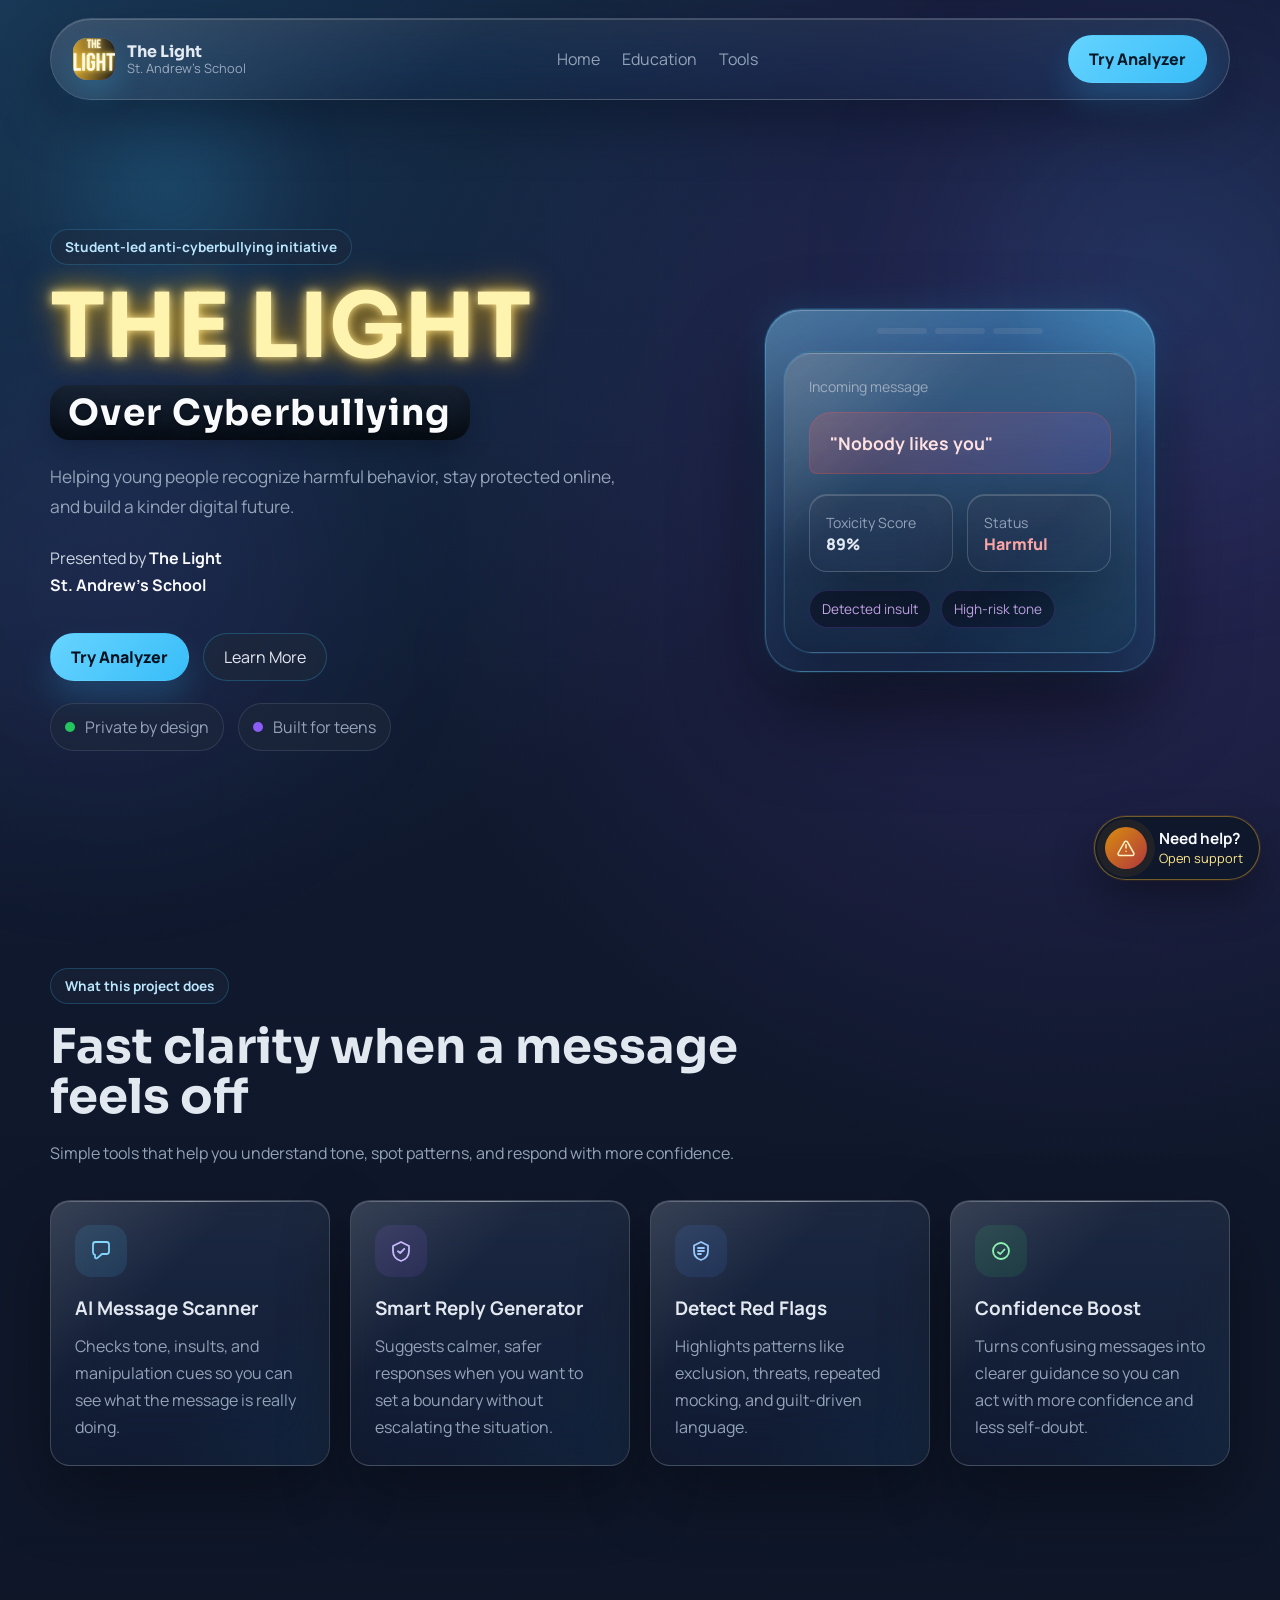
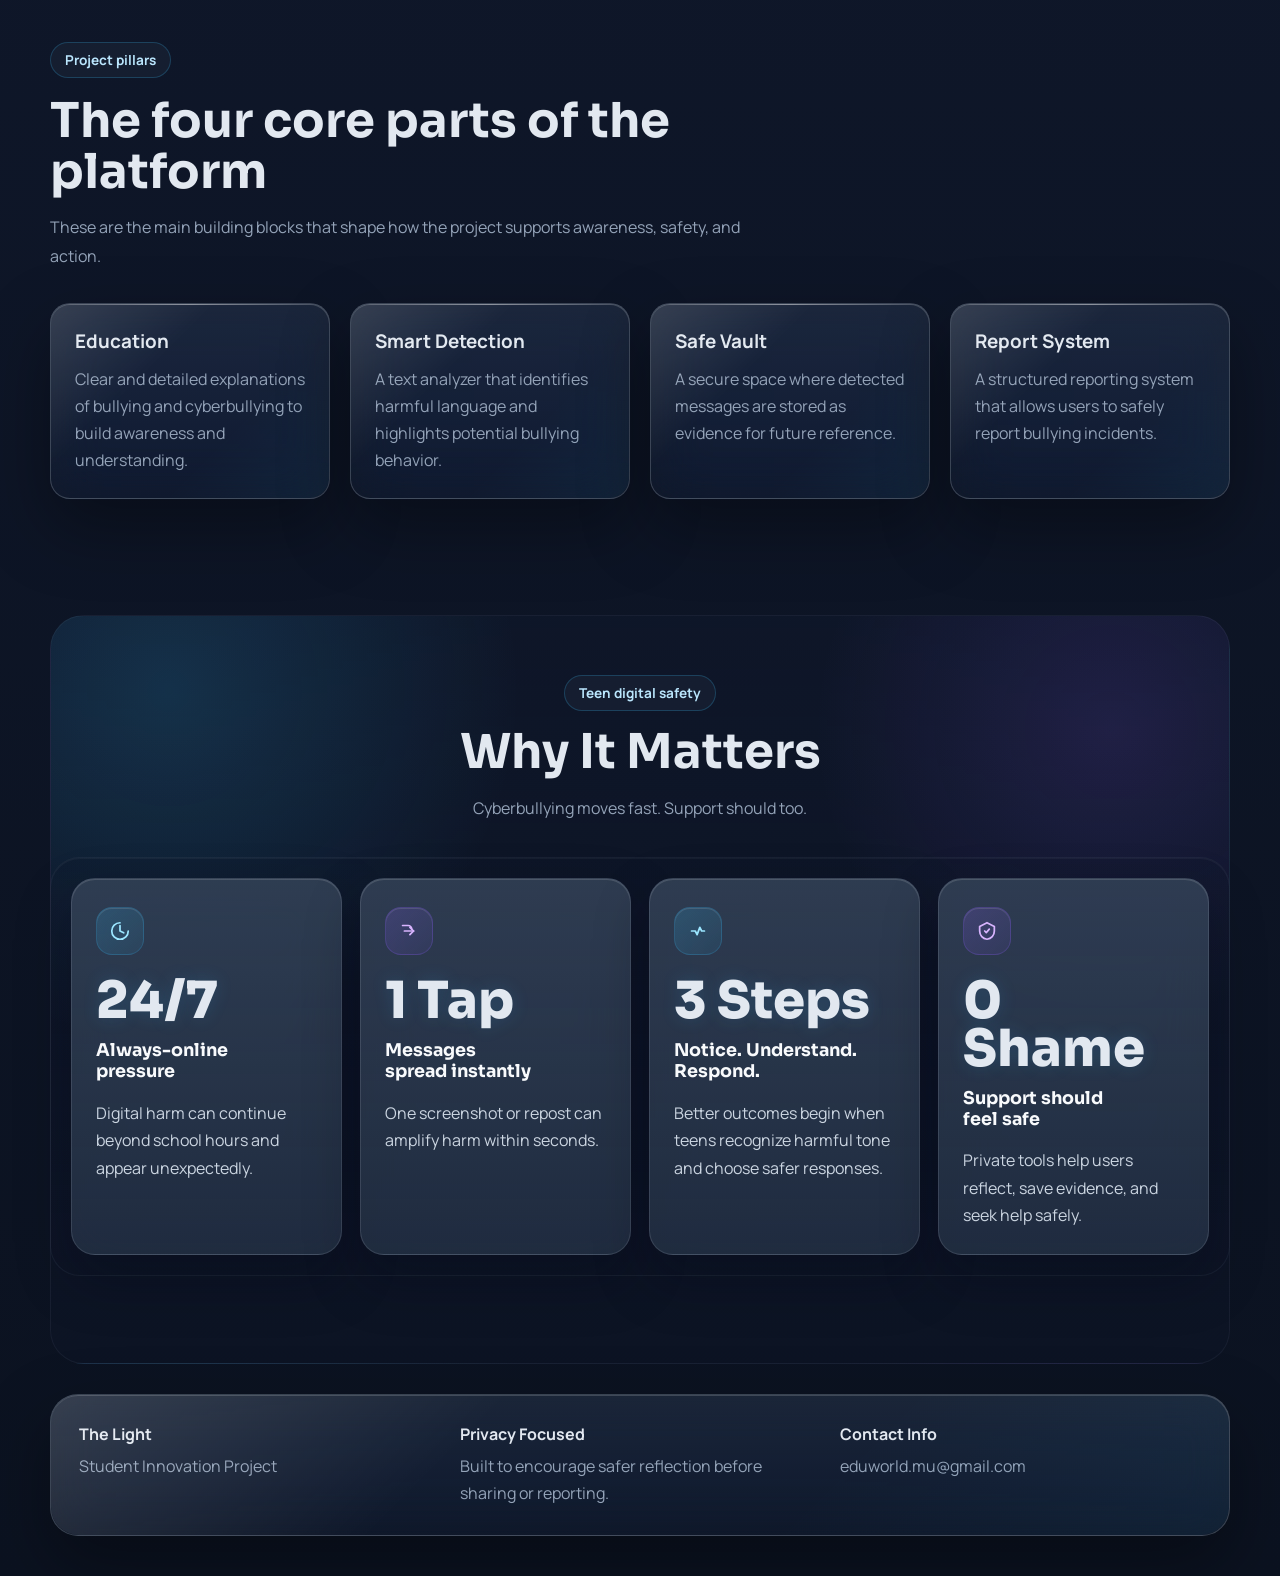
==== commit e926ea41: "Add files via upload" ====
--- a/index.html
+++ b/index.html
@@ -1,342 +1,291 @@
-	<!DOCTYPE html>
-<html lang="en">
-<head>
-<meta charset="UTF-8">
-<meta name="viewport" content="width=device-width, initial-scale=1.0">
-<meta name="analyzer-api-url" content="https://thelight-rh8n.onrender.com/analyze">
-<title>The Light</title>
-<link rel="preconnect" href="https://fonts.googleapis.com">
-<link rel="preconnect" href="https://fonts.gstatic.com" crossorigin>
-<link href="https://fonts.googleapis.com/css2?family=Manrope:wght@400;500;600;700;800&family=Sora:wght@500;600;700;800&display=swap" rel="stylesheet">
-<link rel="stylesheet" href="style.css">
-</head>
+	<!DOCTYPE html>
+<html lang="en">
+<head>
+<meta charset="UTF-8">
+<meta name="viewport" content="width=device-width, initial-scale=1.0">
+<meta name="analyzer-api-url" content="https://thelight-rh8n.onrender.com/analyze">
+<title>The Light</title>
+<link rel="preconnect" href="https://fonts.googleapis.com">
+<link rel="preconnect" href="https://fonts.gstatic.com" crossorigin>
+<link href="https://fonts.googleapis.com/css2?family=Manrope:wght@400;500;600;700;800&family=Sora:wght@500;600;700;800&display=swap" rel="stylesheet">
+<link rel="stylesheet" href="style.css">
+</head>
+
+<body class="landing-page">
+
+<div class="light"></div>
+<div class="page-glow page-glow-one"></div>
+<div class="page-glow page-glow-two"></div>
+
+<nav class="navbar">
+  <a class="brand" href="index.html">
+    <span class="brand-mark">
+      <img src="LoGo.png" alt="The Light logo">
+    </span>
+    <span class="brand-text">
+      <strong>The Light</strong>
+      <small>St. Andrew's School</small>
+    </span>
+  </a>
+
+  <button class="nav-toggle" type="button" aria-expanded="false" aria-controls="site-menu" aria-label="Toggle navigation menu">
+    <span></span>
+    <span></span>
+    <span></span>
+  </button>
+
+  <div class="nav-links" id="site-menu">
+    <a href="index.html">Home</a>
+    <a href="education.html">Education</a>
+    <a href="tools.html">Tools</a>
+  </div>
+  <a class="nav-cta" href="tools.html#analyzer">Try Analyzer</a>
+</nav>
+
+<main>
+  <section class="hero section-shell">
+    <div class="hero-copy reveal">
+      <span class="eyebrow">Student-led anti-cyberbullying initiative</span>
+      <h1 class="title-stack">
+        <span class="title-box">THE LIGHT</span>
+        <span class="subtitle-box">Over Cyberbullying</span>
+      </h1>
+      <p class="hero-subtitle">
+        Helping young people recognize harmful behavior, stay protected online, and build a kinder digital future.
+      </p>
+
+      <div class="hero-credits">
+        <p>Presented by <strong>The Light</strong></p>
+        <p><strong>St. Andrew's School</strong></p>
+      </div>
+
+      <div class="hero-actions">
+        <a class="button button-primary" href="tools.html#analyzer">Try Analyzer</a>
+        <a class="button button-secondary" href="#why">Learn More</a>
+      </div>
+
+      <div class="trust-row">
+        <div class="trust-chip">
+          <span class="chip-dot chip-safe"></span>
+          Private by design
+        </div>
+        <div class="trust-chip">
+          <span class="chip-dot chip-warning"></span>
+          Built for teens
+        </div>
+      </div>
+    </div>
+
+    <div class="hero-visual reveal delay-1">
+      <div class="phone-mockup">
+        <div class="phone-top">
+          <span></span>
+          <span></span>
+          <span></span>
+        </div>
+
+        <div class="chat-card">
+          <div class="chat-label">Incoming message</div>
+          <div class="chat-bubble harmful">"Nobody likes you"</div>
+          <div class="mockup-meta">
+            <div class="meta-card">
+              <span class="meta-title">Toxicity Score</span>
+              <strong>89%</strong>
+            </div>
+            <div class="meta-card alert">
+              <span class="meta-title">Status</span>
+              <strong>Harmful</strong>
+            </div>
+          </div>
+          <div class="mockup-footer">
+            <span class="mini-pill">Detected insult</span>
+            <span class="mini-pill">High-risk tone</span>
+          </div>
+        </div>
+      </div>
+    </div>
+  </section>
+
+  <section class="section-shell reveal">
+    <div class="section-heading">
+      <span class="eyebrow">What this project does</span>
+      <h2>Fast clarity when a message feels off</h2>
+      <p>Simple tools that help you understand tone, spot patterns, and respond with more confidence.</p>
+    </div>
+
+    <div class="feature-grid">
+      <article class="feature-card">
+        <div class="icon-wrap">
+          <svg viewBox="0 0 24 24" aria-hidden="true">
+            <path d="M4 5.5A2.5 2.5 0 0 1 6.5 3h11A2.5 2.5 0 0 1 20 5.5v7A2.5 2.5 0 0 1 17.5 15H13l-4.8 4.1c-.8.7-2.2.1-2.2-.9V15.8A2.5 2.5 0 0 1 4 13.5z"/>
+          </svg>
+        </div>
+        <h3>AI Message Scanner</h3>
+        <p>Checks tone, insults, and manipulation cues so you can see what the message is really doing.</p>
+      </article>
+
+      <article class="feature-card">
+        <div class="icon-wrap purple">
+          <svg viewBox="0 0 24 24" aria-hidden="true">
+            <path d="M12 3 4 7v5c0 5 3.4 8.8 8 10 4.6-1.2 8-5 8-10V7z"/>
+            <path d="M9 12.2 11.2 14 15.3 9.8"/>
+          </svg>
+        </div>
+        <h3>Smart Reply Generator</h3>
+        <p>Suggests calmer, safer responses when you want to set a boundary without escalating the situation.</p>
+      </article>
+
+      <article class="feature-card">
+        <div class="icon-wrap blue">
+          <svg viewBox="0 0 24 24" aria-hidden="true">
+            <path d="M12 3 5 6.5V12c0 4.6 2.9 7.9 7 9 4.1-1.1 7-4.4 7-9V6.5z"/>
+            <path d="M9 9h6M9 12h6M9 15h3"/>
+          </svg>
+        </div>
+        <h3>Detect Red Flags</h3>
+        <p>Highlights patterns like exclusion, threats, repeated mocking, and guilt-driven language.</p>
+      </article>
+
+      <article class="feature-card">
+        <div class="icon-wrap green">
+          <svg viewBox="0 0 24 24" aria-hidden="true">
+            <path d="M12 20c4.4 0 8-3.6 8-8s-3.6-8-8-8-8 3.6-8 8 3.6 8 8 8Z"/>
+            <path d="M9 13.2 11.3 15 15.5 10.5"/>
+          </svg>
+        </div>
+        <h3>Confidence Boost</h3>
+        <p>Turns confusing messages into clearer guidance so you can act with more confidence and less self-doubt.</p>
+      </article>
+    </div>
+  </section>
+
+  <section class="section-shell reveal">
+    <div class="section-heading">
+      <span class="eyebrow">Project pillars</span>
+      <h2>The four core parts of the platform</h2>
+      <p>These are the main building blocks that shape how the project supports awareness, safety, and action.</p>
+    </div>
+
+    <div class="feature-grid">
+      <a class="feature-link" href="education.html">
+        <article class="feature-card">
+          <h3>Education</h3>
+          <p>Clear and detailed explanations of bullying and cyberbullying to build awareness and understanding.</p>
+        </article>
+      </a>
+
+      <a class="feature-link" href="tools.html#analyzer">
+        <article class="feature-card">
+          <h3>Smart Detection</h3>
+          <p>A text analyzer that identifies harmful language and highlights potential bullying behavior.</p>
+        </article>
+      </a>
+
+      <a class="feature-link" href="tools.html#vault">
+        <article class="feature-card">
+          <h3>Safe Vault</h3>
+          <p>A secure space where detected messages are stored as evidence for future reference.</p>
+        </article>
+      </a>
+
+      <a class="feature-link" href="tools.html#report">
+        <article class="feature-card">
+          <h3>Report System</h3>
+          <p>A structured reporting system that allows users to safely report bullying incidents.</p>
+        </article>
+      </a>
+    </div>
+  </section>
+
+  <section class="section-shell stats-strip-section" id="why">
+    <div class="section-heading stats-strip-heading">
+      <span class="eyebrow reveal">Teen digital safety</span>
+      <h2 class="reveal delay-1">Why It Matters</h2>
+      <p class="reveal delay-2">Cyberbullying moves fast. Support should too.</p>
+    </div>
+
+    <div class="stats-strip" aria-label="Key cyberbullying facts">
+      <article class="stat-strip-card reveal delay-2">
+        <span class="stat-strip-icon" aria-hidden="true">
+          <svg viewBox="0 0 24 24">
+            <path d="M12 6v6l4 2"></path>
+            <path d="M21 12a9 9 0 1 1-9-9"></path>
+          </svg>
+        </span>
+        <strong class="stat-strip-value" data-target="24/7">0</strong>
+        <h3>Always-online pressure</h3>
+        <p>Digital harm can continue beyond school hours and appear unexpectedly.</p>
+      </article>
+
+      <article class="stat-strip-card reveal delay-3">
+        <span class="stat-strip-icon purple" aria-hidden="true">
+          <svg viewBox="0 0 24 24">
+            <path d="M7 12h10"></path>
+            <path d="m13 8 4 4-4 4"></path>
+            <path d="M5 6h6a4 4 0 0 1 4 4"></path>
+          </svg>
+        </span>
+        <strong class="stat-strip-value" data-target="1 Tap">0</strong>
+        <h3>Messages spread instantly</h3>
+        <p>One screenshot or repost can amplify harm within seconds.</p>
+      </article>
+
+      <article class="stat-strip-card reveal delay-4">
+        <span class="stat-strip-icon" aria-hidden="true">
+          <svg viewBox="0 0 24 24">
+            <path d="M5 12h4l2 4 3-8 2 4h3"></path>
+          </svg>
+        </span>
+        <strong class="stat-strip-value" data-target="3 Steps">0</strong>
+        <h3>Notice. Understand. Respond.</h3>
+        <p>Better outcomes begin when teens recognize harmful tone and choose safer responses.</p>
+      </article>
+
+      <article class="stat-strip-card reveal delay-5">
+        <span class="stat-strip-icon purple" aria-hidden="true">
+          <svg viewBox="0 0 24 24">
+            <path d="M12 3 4 7v5c0 5 3.4 8.6 8 9 4.6-.4 8-4 8-9V7l-8-4Z"></path>
+            <path d="m9.5 12 1.7 1.7 3.3-3.7"></path>
+          </svg>
+        </span>
+        <strong class="stat-strip-value" data-target="0 Shame">0</strong>
+        <h3>Support should feel safe</h3>
+        <p>Private tools help users reflect, save evidence, and seek help safely.</p>
+      </article>
+    </div>
+  </section>
+</main>
+
+<footer class="site-footer">
+  <div>
+    <strong>The Light</strong>
+    <p>Student Innovation Project</p>
+  </div>
+  <div>
+    <strong>Privacy Focused</strong>
+    <p>Built to encourage safer reflection before sharing or reporting.</p>
+  </div>
+  <div>
+    <strong>Contact Info</strong>
+    <p>eduworld.mu@gmail.com</p>
+  </div>
+</footer>
+
+<a class="support-beacon" href="tools.html#urgent-help" aria-label="Go to urgent support">
+  <span class="support-beacon-icon" aria-hidden="true">
+    <svg viewBox="0 0 24 24">
+      <path d="M12 8v4"></path>
+      <path d="M12 16h.01"></path>
+      <path d="M10.3 4.7 2.7 18a2 2 0 0 0 1.7 3h15.2a2 2 0 0 0 1.7-3L13.7 4.7a2 2 0 0 0-3.4 0Z"></path>
+    </svg>
+  </span>
+  <span class="support-beacon-copy">
+    <strong>Need help?</strong>
+    <small>Open support</small>
+  </span>
+</a>
+
+<script src="script.js"></script>
+</body>
+</html>
 
-<body class="landing-page">
-
-<div class="light"></div>
-<div class="page-glow page-glow-one"></div>
-<div class="page-glow page-glow-two"></div>
-
-<nav class="navbar">
-  <a class="brand" href="index.html">
-    <span class="brand-mark">
-      <img src="LoGo.png" alt="The Light logo">
-    </span>
-    <span class="brand-text">
-      <strong>The Light</strong>
-      <small>St. Andrew's School</small>
-    </span>
-  </a>
-
-  <button class="nav-toggle" type="button" aria-expanded="false" aria-controls="site-menu" aria-label="Toggle navigation menu">
-    <span></span>
-    <span></span>
-    <span></span>
-  </button>
-
-  <div class="nav-links" id="site-menu">
-    <a href="index.html">Home</a>
-    <a href="education.html">Education</a>
-    <a href="tools.html">Tools</a>
-  </div>
-  <a class="nav-cta" href="#demo">Try Analyzer</a>
-</nav>
-
-<main>
-  <section class="hero section-shell">
-    <div class="hero-copy reveal">
-      <span class="eyebrow">Student-led anti-cyberbullying initiative</span>
-      <h1 class="title-stack">
-        <span class="title-box">THE LIGHT</span>
-        <span class="subtitle-box">Over Cyberbullying</span>
-      </h1>
-      <p class="hero-subtitle">
-        Helping young people recognize harmful behavior, stay protected online, and build a kinder digital future.
-      </p>
-
-      <div class="hero-credits">
-        <p>Presented by <strong>The Light</strong></p>
-        <p><strong>St. Andrew's School</strong></p>
-      </div>
-
-      <div class="hero-actions">
-        <a class="button button-primary" href="#demo">Try Analyzer</a>
-        <a class="button button-secondary" href="#why">Learn More</a>
-      </div>
-
-      <div class="trust-row">
-        <div class="trust-chip">
-          <span class="chip-dot chip-safe"></span>
-          Private by design
-        </div>
-        <div class="trust-chip">
-          <span class="chip-dot chip-warning"></span>
-          Built for teens
-        </div>
-      </div>
-    </div>
-
-    <div class="hero-visual reveal delay-1">
-      <div class="phone-mockup">
-        <div class="phone-top">
-          <span></span>
-          <span></span>
-          <span></span>
-        </div>
-
-        <div class="chat-card">
-          <div class="chat-label">Incoming message</div>
-          <div class="chat-bubble harmful">"Nobody likes you"</div>
-          <div class="mockup-meta">
-            <div class="meta-card">
-              <span class="meta-title">Toxicity Score</span>
-              <strong>89%</strong>
-            </div>
-            <div class="meta-card alert">
-              <span class="meta-title">Status</span>
-              <strong>Harmful</strong>
-            </div>
-          </div>
-          <div class="mockup-footer">
-            <span class="mini-pill">Detected insult</span>
-            <span class="mini-pill">High-risk tone</span>
-          </div>
-        </div>
-      </div>
-    </div>
-  </section>
-
-  <section class="section-shell reveal">
-    <div class="section-heading">
-      <span class="eyebrow">What this project does</span>
-      <h2>Fast clarity when a message feels off</h2>
-      <p>Simple tools that help you understand tone, spot patterns, and respond with more confidence.</p>
-    </div>
-
-    <div class="feature-grid">
-      <article class="feature-card">
-        <div class="icon-wrap">
-          <svg viewBox="0 0 24 24" aria-hidden="true">
-            <path d="M4 5.5A2.5 2.5 0 0 1 6.5 3h11A2.5 2.5 0 0 1 20 5.5v7A2.5 2.5 0 0 1 17.5 15H13l-4.8 4.1c-.8.7-2.2.1-2.2-.9V15.8A2.5 2.5 0 0 1 4 13.5z"/>
-          </svg>
-        </div>
-        <h3>AI Message Scanner</h3>
-        <p>Checks tone, insults, and manipulation cues so you can see what the message is really doing.</p>
-      </article>
-
-      <article class="feature-card">
-        <div class="icon-wrap purple">
-          <svg viewBox="0 0 24 24" aria-hidden="true">
-            <path d="M12 3 4 7v5c0 5 3.4 8.8 8 10 4.6-1.2 8-5 8-10V7z"/>
-            <path d="M9 12.2 11.2 14 15.3 9.8"/>
-          </svg>
-        </div>
-        <h3>Smart Reply Generator</h3>
-        <p>Suggests calmer, safer responses when you want to set a boundary without escalating the situation.</p>
-      </article>
-
-      <article class="feature-card">
-        <div class="icon-wrap blue">
-          <svg viewBox="0 0 24 24" aria-hidden="true">
-            <path d="M12 3 5 6.5V12c0 4.6 2.9 7.9 7 9 4.1-1.1 7-4.4 7-9V6.5z"/>
-            <path d="M9 9h6M9 12h6M9 15h3"/>
-          </svg>
-        </div>
-        <h3>Detect Red Flags</h3>
-        <p>Highlights patterns like exclusion, threats, repeated mocking, and guilt-driven language.</p>
-      </article>
-
-      <article class="feature-card">
-        <div class="icon-wrap green">
-          <svg viewBox="0 0 24 24" aria-hidden="true">
-            <path d="M12 20c4.4 0 8-3.6 8-8s-3.6-8-8-8-8 3.6-8 8 3.6 8 8 8Z"/>
-            <path d="M9 13.2 11.3 15 15.5 10.5"/>
-          </svg>
-        </div>
-        <h3>Confidence Boost</h3>
-        <p>Turns confusing messages into clearer guidance so you can act with more confidence and less self-doubt.</p>
-      </article>
-    </div>
-  </section>
-
-  <section class="section-shell reveal">
-    <div class="section-heading">
-      <span class="eyebrow">Project pillars</span>
-      <h2>The four core parts of the platform</h2>
-      <p>These are the main building blocks that shape how the project supports awareness, safety, and action.</p>
-    </div>
-
-    <div class="feature-grid">
-      <a class="feature-link" href="education.html">
-        <article class="feature-card">
-          <h3>Education</h3>
-          <p>Clear and detailed explanations of bullying and cyberbullying to build awareness and understanding.</p>
-        </article>
-      </a>
-
-      <a class="feature-link" href="tools.html#analyzer">
-        <article class="feature-card">
-          <h3>Smart Detection</h3>
-          <p>A text analyzer that identifies harmful language and highlights potential bullying behavior.</p>
-        </article>
-      </a>
-
-      <a class="feature-link" href="tools.html#vault">
-        <article class="feature-card">
-          <h3>Safe Vault</h3>
-          <p>A secure space where detected messages are stored as evidence for future reference.</p>
-        </article>
-      </a>
-
-      <a class="feature-link" href="tools.html#report">
-        <article class="feature-card">
-          <h3>Report System</h3>
-          <p>A structured reporting system that allows users to safely report bullying incidents.</p>
-        </article>
-      </a>
-    </div>
-  </section>
-
-  <section class="section-shell demo-section reveal" id="demo">
-    <div class="section-heading">
-      <span class="eyebrow">Live demo</span>
-      <h2>See how the analyzer reacts in real time</h2>
-      <p>Type a message below to preview how the analyzer reads it.</p>
-    </div>
-
-    <div class="demo-panel">
-      <div class="demo-input-panel">
-        <label class="demo-label" for="demoMessage">Message analyzer</label>
-        <textarea id="demoMessage" placeholder="Try something like: Everyone is laughing at you"></textarea>
-        <div class="hero-actions">
-          <button class="button button-primary" id="demoAnalyze" type="button">Analyze Message</button>
-          <a class="button button-secondary" href="tools.html">Open Full Tools</a>
-        </div>
-      </div>
-
-      <div class="demo-result-panel">
-        <div class="status-row">
-          <span class="status-label">Status</span>
-          <span id="demoStatus" class="status-pill safe">Safe</span>
-        </div>
-
-        <div class="progress-card">
-          <div class="progress-copy">
-            <span>Toxicity Score</span>
-            <strong id="demoScore">12%</strong>
-          </div>
-          <div class="progress-track">
-            <div id="demoBar" class="progress-fill safe" style="width: 12%;"></div>
-          </div>
-        </div>
-
-        <p id="demoInsight" class="demo-insight">
-          Supportive or neutral language reads as safe.
-        </p>
-
-        <div class="signal-list">
-          <div class="signal-card">
-            <span class="signal-label">Detected tone</span>
-            <strong id="demoTone">Neutral</strong>
-          </div>
-          <div class="signal-card">
-            <span class="signal-label">Flagged cues</span>
-            <strong id="demoFlags">None</strong>
-          </div>
-        </div>
-      </div>
-    </div>
-  </section>
-
-  <section class="section-shell stats-strip-section" id="why">
-    <div class="section-heading stats-strip-heading">
-      <span class="eyebrow reveal">Teen digital safety</span>
-      <h2 class="reveal delay-1">Why It Matters</h2>
-      <p class="reveal delay-2">Cyberbullying moves fast. Support should too.</p>
-    </div>
-
-    <div class="stats-strip" aria-label="Key cyberbullying facts">
-      <article class="stat-strip-card reveal delay-2">
-        <span class="stat-strip-icon" aria-hidden="true">
-          <svg viewBox="0 0 24 24">
-            <path d="M12 6v6l4 2"></path>
-            <path d="M21 12a9 9 0 1 1-9-9"></path>
-          </svg>
-        </span>
-        <strong class="stat-strip-value" data-target="24/7">0</strong>
-        <h3>Always-online pressure</h3>
-        <p>Digital harm can continue beyond school hours and appear unexpectedly.</p>
-      </article>
-
-      <article class="stat-strip-card reveal delay-3">
-        <span class="stat-strip-icon purple" aria-hidden="true">
-          <svg viewBox="0 0 24 24">
-            <path d="M7 12h10"></path>
-            <path d="m13 8 4 4-4 4"></path>
-            <path d="M5 6h6a4 4 0 0 1 4 4"></path>
-          </svg>
-        </span>
-        <strong class="stat-strip-value" data-target="1 Tap">0</strong>
-        <h3>Messages spread instantly</h3>
-        <p>One screenshot or repost can amplify harm within seconds.</p>
-      </article>
-
-      <article class="stat-strip-card reveal delay-4">
-        <span class="stat-strip-icon" aria-hidden="true">
-          <svg viewBox="0 0 24 24">
-            <path d="M5 12h4l2 4 3-8 2 4h3"></path>
-          </svg>
-        </span>
-        <strong class="stat-strip-value" data-target="3 Steps">0</strong>
-        <h3>Notice. Understand. Respond.</h3>
-        <p>Better outcomes begin when teens recognize harmful tone and choose safer responses.</p>
-      </article>
-
-      <article class="stat-strip-card reveal delay-5">
-        <span class="stat-strip-icon purple" aria-hidden="true">
-          <svg viewBox="0 0 24 24">
-            <path d="M12 3 4 7v5c0 5 3.4 8.6 8 9 4.6-.4 8-4 8-9V7l-8-4Z"></path>
-            <path d="m9.5 12 1.7 1.7 3.3-3.7"></path>
-          </svg>
-        </span>
-        <strong class="stat-strip-value" data-target="0 Shame">0</strong>
-        <h3>Support should feel safe</h3>
-        <p>Private tools help users reflect, save evidence, and seek help safely.</p>
-      </article>
-    </div>
-  </section>
-</main>
-
-<footer class="site-footer">
-  <div>
-    <strong>The Light</strong>
-    <p>Student Innovation Project</p>
-  </div>
-  <div>
-    <strong>Privacy Focused</strong>
-    <p>Built to encourage safer reflection before sharing or reporting.</p>
-  </div>
-  <div>
-    <strong>Contact Info</strong>
-    <p>eduworld.mu@gmail.com</p>
-  </div>
-</footer>
-
-<a class="support-beacon" href="tools.html#urgent-help" aria-label="Go to urgent support">
-  <span class="support-beacon-icon" aria-hidden="true">
-    <svg viewBox="0 0 24 24">
-      <path d="M12 8v4"></path>
-      <path d="M12 16h.01"></path>
-      <path d="M10.3 4.7 2.7 18a2 2 0 0 0 1.7 3h15.2a2 2 0 0 0 1.7-3L13.7 4.7a2 2 0 0 0-3.4 0Z"></path>
-    </svg>
-  </span>
-  <span class="support-beacon-copy">
-    <strong>Need help?</strong>
-    <small>Open support</small>
-  </span>
-</a>
-
-<script src="script.js"></script>
-</body>
-</html>
-
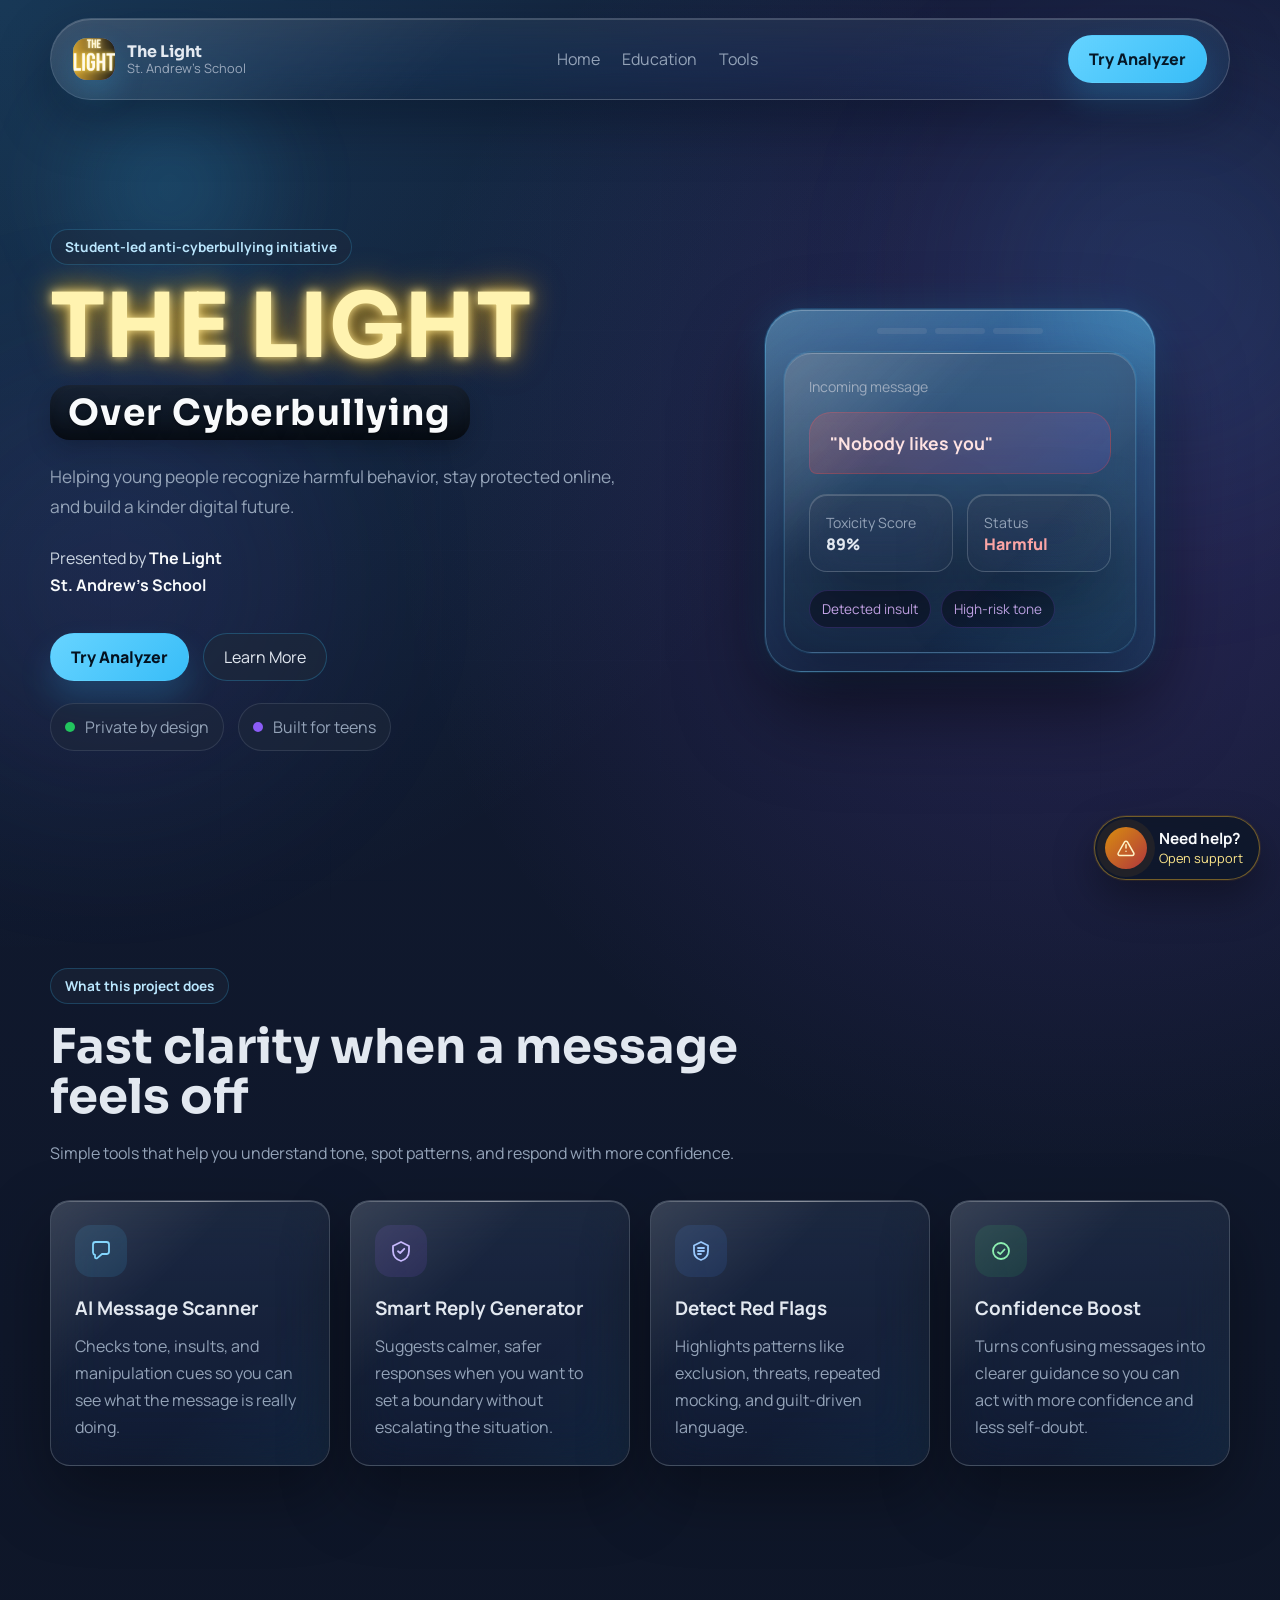
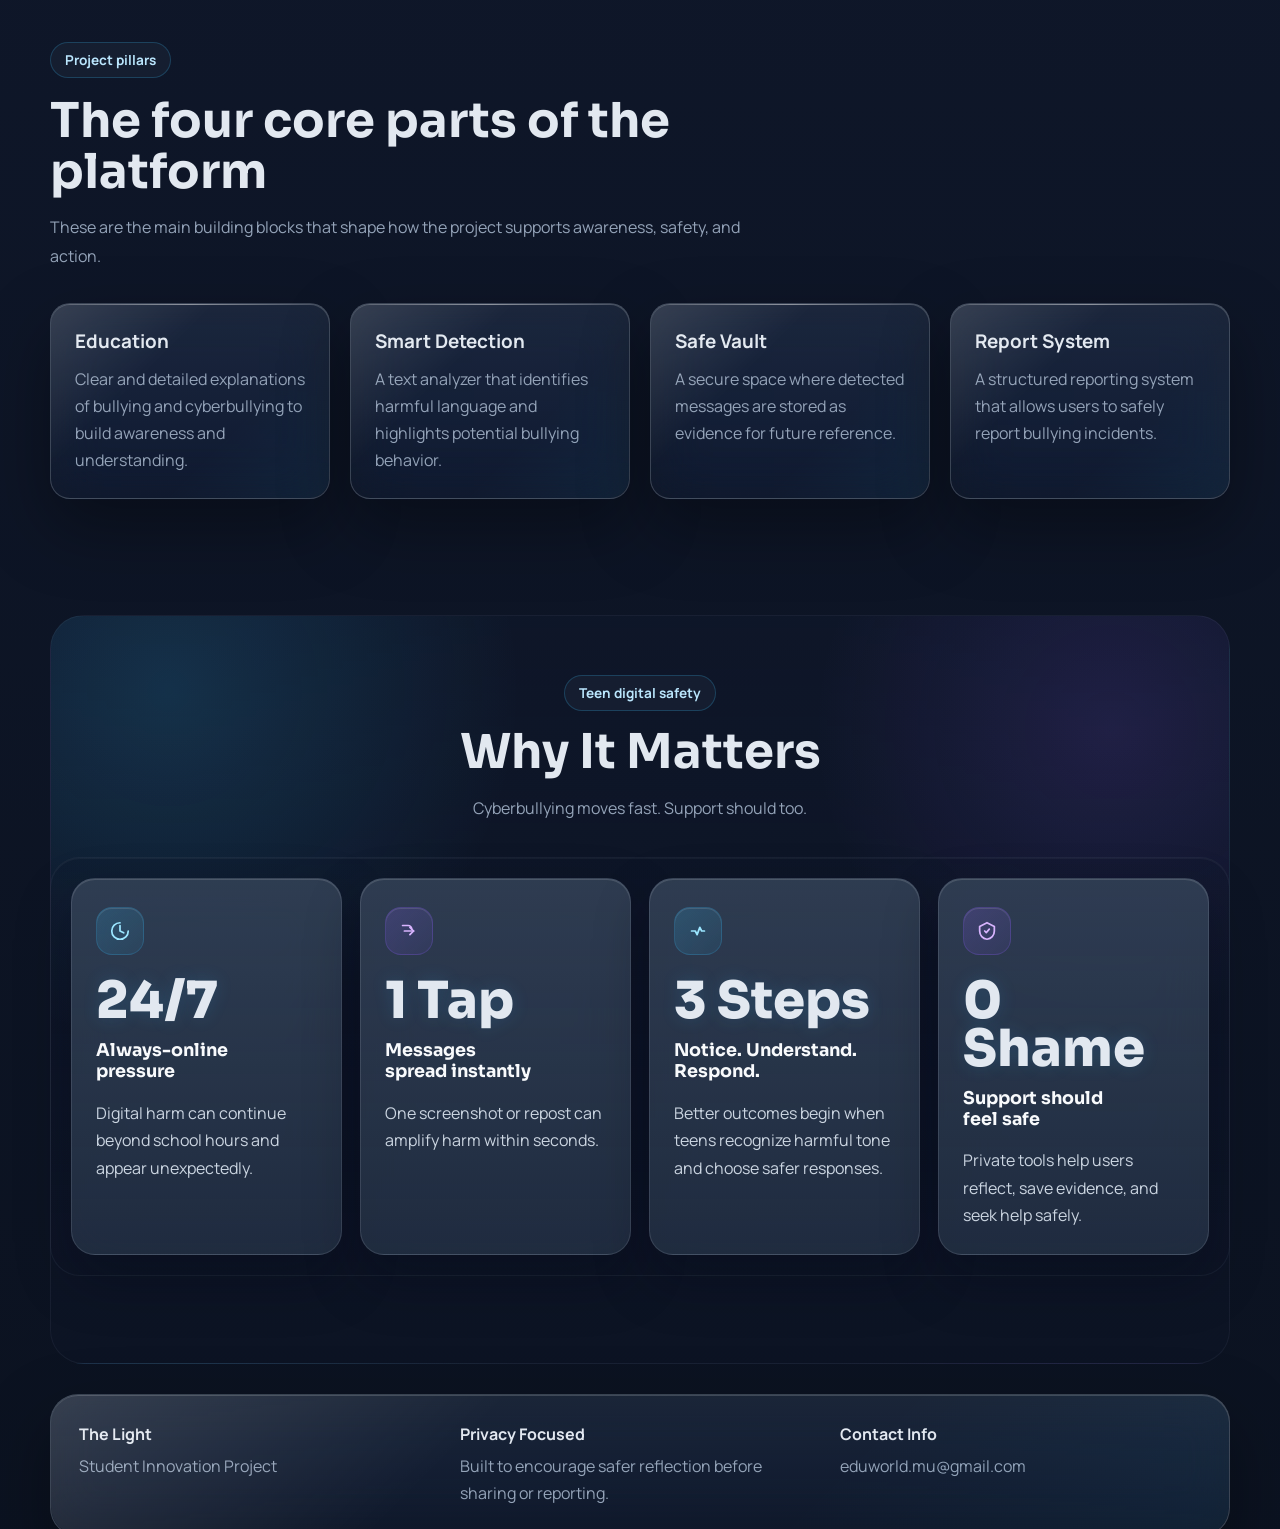
==== commit 5b5f22dd: "Remove analyzer API URL meta tag from index.html" ====
--- a/index.html
+++ b/index.html
@@ -1,291 +1,291 @@
-	<!DOCTYPE html>
-<html lang="en">
-<head>
-<meta charset="UTF-8">
-<meta name="viewport" content="width=device-width, initial-scale=1.0">
-<meta name="analyzer-api-url" content="https://thelight-rh8n.onrender.com/analyze">
-<title>The Light</title>
-<link rel="preconnect" href="https://fonts.googleapis.com">
-<link rel="preconnect" href="https://fonts.gstatic.com" crossorigin>
-<link href="https://fonts.googleapis.com/css2?family=Manrope:wght@400;500;600;700;800&family=Sora:wght@500;600;700;800&display=swap" rel="stylesheet">
-<link rel="stylesheet" href="style.css">
-</head>
-
-<body class="landing-page">
-
-<div class="light"></div>
-<div class="page-glow page-glow-one"></div>
-<div class="page-glow page-glow-two"></div>
-
-<nav class="navbar">
-  <a class="brand" href="index.html">
-    <span class="brand-mark">
-      <img src="LoGo.png" alt="The Light logo">
-    </span>
-    <span class="brand-text">
-      <strong>The Light</strong>
-      <small>St. Andrew's School</small>
-    </span>
-  </a>
-
-  <button class="nav-toggle" type="button" aria-expanded="false" aria-controls="site-menu" aria-label="Toggle navigation menu">
-    <span></span>
-    <span></span>
-    <span></span>
-  </button>
-
-  <div class="nav-links" id="site-menu">
-    <a href="index.html">Home</a>
-    <a href="education.html">Education</a>
-    <a href="tools.html">Tools</a>
-  </div>
-  <a class="nav-cta" href="tools.html#analyzer">Try Analyzer</a>
-</nav>
-
-<main>
-  <section class="hero section-shell">
-    <div class="hero-copy reveal">
-      <span class="eyebrow">Student-led anti-cyberbullying initiative</span>
-      <h1 class="title-stack">
-        <span class="title-box">THE LIGHT</span>
-        <span class="subtitle-box">Over Cyberbullying</span>
-      </h1>
-      <p class="hero-subtitle">
-        Helping young people recognize harmful behavior, stay protected online, and build a kinder digital future.
-      </p>
-
-      <div class="hero-credits">
-        <p>Presented by <strong>The Light</strong></p>
-        <p><strong>St. Andrew's School</strong></p>
-      </div>
-
-      <div class="hero-actions">
-        <a class="button button-primary" href="tools.html#analyzer">Try Analyzer</a>
-        <a class="button button-secondary" href="#why">Learn More</a>
-      </div>
-
-      <div class="trust-row">
-        <div class="trust-chip">
-          <span class="chip-dot chip-safe"></span>
-          Private by design
-        </div>
-        <div class="trust-chip">
-          <span class="chip-dot chip-warning"></span>
-          Built for teens
-        </div>
-      </div>
-    </div>
-
-    <div class="hero-visual reveal delay-1">
-      <div class="phone-mockup">
-        <div class="phone-top">
-          <span></span>
-          <span></span>
-          <span></span>
-        </div>
-
-        <div class="chat-card">
-          <div class="chat-label">Incoming message</div>
-          <div class="chat-bubble harmful">"Nobody likes you"</div>
-          <div class="mockup-meta">
-            <div class="meta-card">
-              <span class="meta-title">Toxicity Score</span>
-              <strong>89%</strong>
-            </div>
-            <div class="meta-card alert">
-              <span class="meta-title">Status</span>
-              <strong>Harmful</strong>
-            </div>
-          </div>
-          <div class="mockup-footer">
-            <span class="mini-pill">Detected insult</span>
-            <span class="mini-pill">High-risk tone</span>
-          </div>
-        </div>
-      </div>
-    </div>
-  </section>
-
-  <section class="section-shell reveal">
-    <div class="section-heading">
-      <span class="eyebrow">What this project does</span>
-      <h2>Fast clarity when a message feels off</h2>
-      <p>Simple tools that help you understand tone, spot patterns, and respond with more confidence.</p>
-    </div>
-
-    <div class="feature-grid">
-      <article class="feature-card">
-        <div class="icon-wrap">
-          <svg viewBox="0 0 24 24" aria-hidden="true">
-            <path d="M4 5.5A2.5 2.5 0 0 1 6.5 3h11A2.5 2.5 0 0 1 20 5.5v7A2.5 2.5 0 0 1 17.5 15H13l-4.8 4.1c-.8.7-2.2.1-2.2-.9V15.8A2.5 2.5 0 0 1 4 13.5z"/>
-          </svg>
-        </div>
-        <h3>AI Message Scanner</h3>
-        <p>Checks tone, insults, and manipulation cues so you can see what the message is really doing.</p>
-      </article>
-
-      <article class="feature-card">
-        <div class="icon-wrap purple">
-          <svg viewBox="0 0 24 24" aria-hidden="true">
-            <path d="M12 3 4 7v5c0 5 3.4 8.8 8 10 4.6-1.2 8-5 8-10V7z"/>
-            <path d="M9 12.2 11.2 14 15.3 9.8"/>
-          </svg>
-        </div>
-        <h3>Smart Reply Generator</h3>
-        <p>Suggests calmer, safer responses when you want to set a boundary without escalating the situation.</p>
-      </article>
-
-      <article class="feature-card">
-        <div class="icon-wrap blue">
-          <svg viewBox="0 0 24 24" aria-hidden="true">
-            <path d="M12 3 5 6.5V12c0 4.6 2.9 7.9 7 9 4.1-1.1 7-4.4 7-9V6.5z"/>
-            <path d="M9 9h6M9 12h6M9 15h3"/>
-          </svg>
-        </div>
-        <h3>Detect Red Flags</h3>
-        <p>Highlights patterns like exclusion, threats, repeated mocking, and guilt-driven language.</p>
-      </article>
-
-      <article class="feature-card">
-        <div class="icon-wrap green">
-          <svg viewBox="0 0 24 24" aria-hidden="true">
-            <path d="M12 20c4.4 0 8-3.6 8-8s-3.6-8-8-8-8 3.6-8 8 3.6 8 8 8Z"/>
-            <path d="M9 13.2 11.3 15 15.5 10.5"/>
-          </svg>
-        </div>
-        <h3>Confidence Boost</h3>
-        <p>Turns confusing messages into clearer guidance so you can act with more confidence and less self-doubt.</p>
-      </article>
-    </div>
-  </section>
-
-  <section class="section-shell reveal">
-    <div class="section-heading">
-      <span class="eyebrow">Project pillars</span>
-      <h2>The four core parts of the platform</h2>
-      <p>These are the main building blocks that shape how the project supports awareness, safety, and action.</p>
-    </div>
-
-    <div class="feature-grid">
-      <a class="feature-link" href="education.html">
-        <article class="feature-card">
-          <h3>Education</h3>
-          <p>Clear and detailed explanations of bullying and cyberbullying to build awareness and understanding.</p>
-        </article>
-      </a>
-
-      <a class="feature-link" href="tools.html#analyzer">
-        <article class="feature-card">
-          <h3>Smart Detection</h3>
-          <p>A text analyzer that identifies harmful language and highlights potential bullying behavior.</p>
-        </article>
-      </a>
-
-      <a class="feature-link" href="tools.html#vault">
-        <article class="feature-card">
-          <h3>Safe Vault</h3>
-          <p>A secure space where detected messages are stored as evidence for future reference.</p>
-        </article>
-      </a>
-
-      <a class="feature-link" href="tools.html#report">
-        <article class="feature-card">
-          <h3>Report System</h3>
-          <p>A structured reporting system that allows users to safely report bullying incidents.</p>
-        </article>
-      </a>
-    </div>
-  </section>
-
-  <section class="section-shell stats-strip-section" id="why">
-    <div class="section-heading stats-strip-heading">
-      <span class="eyebrow reveal">Teen digital safety</span>
-      <h2 class="reveal delay-1">Why It Matters</h2>
-      <p class="reveal delay-2">Cyberbullying moves fast. Support should too.</p>
-    </div>
-
-    <div class="stats-strip" aria-label="Key cyberbullying facts">
-      <article class="stat-strip-card reveal delay-2">
-        <span class="stat-strip-icon" aria-hidden="true">
-          <svg viewBox="0 0 24 24">
-            <path d="M12 6v6l4 2"></path>
-            <path d="M21 12a9 9 0 1 1-9-9"></path>
-          </svg>
-        </span>
-        <strong class="stat-strip-value" data-target="24/7">0</strong>
-        <h3>Always-online pressure</h3>
-        <p>Digital harm can continue beyond school hours and appear unexpectedly.</p>
-      </article>
-
-      <article class="stat-strip-card reveal delay-3">
-        <span class="stat-strip-icon purple" aria-hidden="true">
-          <svg viewBox="0 0 24 24">
-            <path d="M7 12h10"></path>
-            <path d="m13 8 4 4-4 4"></path>
-            <path d="M5 6h6a4 4 0 0 1 4 4"></path>
-          </svg>
-        </span>
-        <strong class="stat-strip-value" data-target="1 Tap">0</strong>
-        <h3>Messages spread instantly</h3>
-        <p>One screenshot or repost can amplify harm within seconds.</p>
-      </article>
-
-      <article class="stat-strip-card reveal delay-4">
-        <span class="stat-strip-icon" aria-hidden="true">
-          <svg viewBox="0 0 24 24">
-            <path d="M5 12h4l2 4 3-8 2 4h3"></path>
-          </svg>
-        </span>
-        <strong class="stat-strip-value" data-target="3 Steps">0</strong>
-        <h3>Notice. Understand. Respond.</h3>
-        <p>Better outcomes begin when teens recognize harmful tone and choose safer responses.</p>
-      </article>
-
-      <article class="stat-strip-card reveal delay-5">
-        <span class="stat-strip-icon purple" aria-hidden="true">
-          <svg viewBox="0 0 24 24">
-            <path d="M12 3 4 7v5c0 5 3.4 8.6 8 9 4.6-.4 8-4 8-9V7l-8-4Z"></path>
-            <path d="m9.5 12 1.7 1.7 3.3-3.7"></path>
-          </svg>
-        </span>
-        <strong class="stat-strip-value" data-target="0 Shame">0</strong>
-        <h3>Support should feel safe</h3>
-        <p>Private tools help users reflect, save evidence, and seek help safely.</p>
-      </article>
-    </div>
-  </section>
-</main>
-
-<footer class="site-footer">
-  <div>
-    <strong>The Light</strong>
-    <p>Student Innovation Project</p>
-  </div>
-  <div>
-    <strong>Privacy Focused</strong>
-    <p>Built to encourage safer reflection before sharing or reporting.</p>
-  </div>
-  <div>
-    <strong>Contact Info</strong>
-    <p>eduworld.mu@gmail.com</p>
-  </div>
-</footer>
-
-<a class="support-beacon" href="tools.html#urgent-help" aria-label="Go to urgent support">
-  <span class="support-beacon-icon" aria-hidden="true">
-    <svg viewBox="0 0 24 24">
-      <path d="M12 8v4"></path>
-      <path d="M12 16h.01"></path>
-      <path d="M10.3 4.7 2.7 18a2 2 0 0 0 1.7 3h15.2a2 2 0 0 0 1.7-3L13.7 4.7a2 2 0 0 0-3.4 0Z"></path>
-    </svg>
-  </span>
-  <span class="support-beacon-copy">
-    <strong>Need help?</strong>
-    <small>Open support</small>
-  </span>
-</a>
-
-<script src="script.js"></script>
-</body>
-</html>
-
+	<!DOCTYPE html>
+<html lang="en">
+<head>
+<meta charset="UTF-8">
+<meta name="viewport" content="width=device-width, initial-scale=1.0">
+
+<title>The Light</title>
+<link rel="preconnect" href="https://fonts.googleapis.com">
+<link rel="preconnect" href="https://fonts.gstatic.com" crossorigin>
+<link href="https://fonts.googleapis.com/css2?family=Manrope:wght@400;500;600;700;800&family=Sora:wght@500;600;700;800&display=swap" rel="stylesheet">
+<link rel="stylesheet" href="style.css">
+</head>
+
+<body class="landing-page">
+
+<div class="light"></div>
+<div class="page-glow page-glow-one"></div>
+<div class="page-glow page-glow-two"></div>
+
+<nav class="navbar">
+  <a class="brand" href="index.html">
+    <span class="brand-mark">
+      <img src="LoGo.png" alt="The Light logo">
+    </span>
+    <span class="brand-text">
+      <strong>The Light</strong>
+      <small>St. Andrew's School</small>
+    </span>
+  </a>
+
+  <button class="nav-toggle" type="button" aria-expanded="false" aria-controls="site-menu" aria-label="Toggle navigation menu">
+    <span></span>
+    <span></span>
+    <span></span>
+  </button>
+
+  <div class="nav-links" id="site-menu">
+    <a href="index.html">Home</a>
+    <a href="education.html">Education</a>
+    <a href="tools.html">Tools</a>
+  </div>
+  <a class="nav-cta" href="tools.html#analyzer">Try Analyzer</a>
+</nav>
+
+<main>
+  <section class="hero section-shell">
+    <div class="hero-copy reveal">
+      <span class="eyebrow">Student-led anti-cyberbullying initiative</span>
+      <h1 class="title-stack">
+        <span class="title-box">THE LIGHT</span>
+        <span class="subtitle-box">Over Cyberbullying</span>
+      </h1>
+      <p class="hero-subtitle">
+        Helping young people recognize harmful behavior, stay protected online, and build a kinder digital future.
+      </p>
+
+      <div class="hero-credits">
+        <p>Presented by <strong>The Light</strong></p>
+        <p><strong>St. Andrew's School</strong></p>
+      </div>
+
+      <div class="hero-actions">
+        <a class="button button-primary" href="tools.html#analyzer">Try Analyzer</a>
+        <a class="button button-secondary" href="#why">Learn More</a>
+      </div>
+
+      <div class="trust-row">
+        <div class="trust-chip">
+          <span class="chip-dot chip-safe"></span>
+          Private by design
+        </div>
+        <div class="trust-chip">
+          <span class="chip-dot chip-warning"></span>
+          Built for teens
+        </div>
+      </div>
+    </div>
+
+    <div class="hero-visual reveal delay-1">
+      <div class="phone-mockup">
+        <div class="phone-top">
+          <span></span>
+          <span></span>
+          <span></span>
+        </div>
+
+        <div class="chat-card">
+          <div class="chat-label">Incoming message</div>
+          <div class="chat-bubble harmful">"Nobody likes you"</div>
+          <div class="mockup-meta">
+            <div class="meta-card">
+              <span class="meta-title">Toxicity Score</span>
+              <strong>89%</strong>
+            </div>
+            <div class="meta-card alert">
+              <span class="meta-title">Status</span>
+              <strong>Harmful</strong>
+            </div>
+          </div>
+          <div class="mockup-footer">
+            <span class="mini-pill">Detected insult</span>
+            <span class="mini-pill">High-risk tone</span>
+          </div>
+        </div>
+      </div>
+    </div>
+  </section>
+
+  <section class="section-shell reveal">
+    <div class="section-heading">
+      <span class="eyebrow">What this project does</span>
+      <h2>Fast clarity when a message feels off</h2>
+      <p>Simple tools that help you understand tone, spot patterns, and respond with more confidence.</p>
+    </div>
+
+    <div class="feature-grid">
+      <article class="feature-card">
+        <div class="icon-wrap">
+          <svg viewBox="0 0 24 24" aria-hidden="true">
+            <path d="M4 5.5A2.5 2.5 0 0 1 6.5 3h11A2.5 2.5 0 0 1 20 5.5v7A2.5 2.5 0 0 1 17.5 15H13l-4.8 4.1c-.8.7-2.2.1-2.2-.9V15.8A2.5 2.5 0 0 1 4 13.5z"/>
+          </svg>
+        </div>
+        <h3>AI Message Scanner</h3>
+        <p>Checks tone, insults, and manipulation cues so you can see what the message is really doing.</p>
+      </article>
+
+      <article class="feature-card">
+        <div class="icon-wrap purple">
+          <svg viewBox="0 0 24 24" aria-hidden="true">
+            <path d="M12 3 4 7v5c0 5 3.4 8.8 8 10 4.6-1.2 8-5 8-10V7z"/>
+            <path d="M9 12.2 11.2 14 15.3 9.8"/>
+          </svg>
+        </div>
+        <h3>Smart Reply Generator</h3>
+        <p>Suggests calmer, safer responses when you want to set a boundary without escalating the situation.</p>
+      </article>
+
+      <article class="feature-card">
+        <div class="icon-wrap blue">
+          <svg viewBox="0 0 24 24" aria-hidden="true">
+            <path d="M12 3 5 6.5V12c0 4.6 2.9 7.9 7 9 4.1-1.1 7-4.4 7-9V6.5z"/>
+            <path d="M9 9h6M9 12h6M9 15h3"/>
+          </svg>
+        </div>
+        <h3>Detect Red Flags</h3>
+        <p>Highlights patterns like exclusion, threats, repeated mocking, and guilt-driven language.</p>
+      </article>
+
+      <article class="feature-card">
+        <div class="icon-wrap green">
+          <svg viewBox="0 0 24 24" aria-hidden="true">
+            <path d="M12 20c4.4 0 8-3.6 8-8s-3.6-8-8-8-8 3.6-8 8 3.6 8 8 8Z"/>
+            <path d="M9 13.2 11.3 15 15.5 10.5"/>
+          </svg>
+        </div>
+        <h3>Confidence Boost</h3>
+        <p>Turns confusing messages into clearer guidance so you can act with more confidence and less self-doubt.</p>
+      </article>
+    </div>
+  </section>
+
+  <section class="section-shell reveal">
+    <div class="section-heading">
+      <span class="eyebrow">Project pillars</span>
+      <h2>The four core parts of the platform</h2>
+      <p>These are the main building blocks that shape how the project supports awareness, safety, and action.</p>
+    </div>
+
+    <div class="feature-grid">
+      <a class="feature-link" href="education.html">
+        <article class="feature-card">
+          <h3>Education</h3>
+          <p>Clear and detailed explanations of bullying and cyberbullying to build awareness and understanding.</p>
+        </article>
+      </a>
+
+      <a class="feature-link" href="tools.html#analyzer">
+        <article class="feature-card">
+          <h3>Smart Detection</h3>
+          <p>A text analyzer that identifies harmful language and highlights potential bullying behavior.</p>
+        </article>
+      </a>
+
+      <a class="feature-link" href="tools.html#vault">
+        <article class="feature-card">
+          <h3>Safe Vault</h3>
+          <p>A secure space where detected messages are stored as evidence for future reference.</p>
+        </article>
+      </a>
+
+      <a class="feature-link" href="tools.html#report">
+        <article class="feature-card">
+          <h3>Report System</h3>
+          <p>A structured reporting system that allows users to safely report bullying incidents.</p>
+        </article>
+      </a>
+    </div>
+  </section>
+
+  <section class="section-shell stats-strip-section" id="why">
+    <div class="section-heading stats-strip-heading">
+      <span class="eyebrow reveal">Teen digital safety</span>
+      <h2 class="reveal delay-1">Why It Matters</h2>
+      <p class="reveal delay-2">Cyberbullying moves fast. Support should too.</p>
+    </div>
+
+    <div class="stats-strip" aria-label="Key cyberbullying facts">
+      <article class="stat-strip-card reveal delay-2">
+        <span class="stat-strip-icon" aria-hidden="true">
+          <svg viewBox="0 0 24 24">
+            <path d="M12 6v6l4 2"></path>
+            <path d="M21 12a9 9 0 1 1-9-9"></path>
+          </svg>
+        </span>
+        <strong class="stat-strip-value" data-target="24/7">0</strong>
+        <h3>Always-online pressure</h3>
+        <p>Digital harm can continue beyond school hours and appear unexpectedly.</p>
+      </article>
+
+      <article class="stat-strip-card reveal delay-3">
+        <span class="stat-strip-icon purple" aria-hidden="true">
+          <svg viewBox="0 0 24 24">
+            <path d="M7 12h10"></path>
+            <path d="m13 8 4 4-4 4"></path>
+            <path d="M5 6h6a4 4 0 0 1 4 4"></path>
+          </svg>
+        </span>
+        <strong class="stat-strip-value" data-target="1 Tap">0</strong>
+        <h3>Messages spread instantly</h3>
+        <p>One screenshot or repost can amplify harm within seconds.</p>
+      </article>
+
+      <article class="stat-strip-card reveal delay-4">
+        <span class="stat-strip-icon" aria-hidden="true">
+          <svg viewBox="0 0 24 24">
+            <path d="M5 12h4l2 4 3-8 2 4h3"></path>
+          </svg>
+        </span>
+        <strong class="stat-strip-value" data-target="3 Steps">0</strong>
+        <h3>Notice. Understand. Respond.</h3>
+        <p>Better outcomes begin when teens recognize harmful tone and choose safer responses.</p>
+      </article>
+
+      <article class="stat-strip-card reveal delay-5">
+        <span class="stat-strip-icon purple" aria-hidden="true">
+          <svg viewBox="0 0 24 24">
+            <path d="M12 3 4 7v5c0 5 3.4 8.6 8 9 4.6-.4 8-4 8-9V7l-8-4Z"></path>
+            <path d="m9.5 12 1.7 1.7 3.3-3.7"></path>
+          </svg>
+        </span>
+        <strong class="stat-strip-value" data-target="0 Shame">0</strong>
+        <h3>Support should feel safe</h3>
+        <p>Private tools help users reflect, save evidence, and seek help safely.</p>
+      </article>
+    </div>
+  </section>
+</main>
+
+<footer class="site-footer">
+  <div>
+    <strong>The Light</strong>
+    <p>Student Innovation Project</p>
+  </div>
+  <div>
+    <strong>Privacy Focused</strong>
+    <p>Built to encourage safer reflection before sharing or reporting.</p>
+  </div>
+  <div>
+    <strong>Contact Info</strong>
+    <p>eduworld.mu@gmail.com</p>
+  </div>
+</footer>
+
+<a class="support-beacon" href="tools.html#urgent-help" aria-label="Go to urgent support">
+  <span class="support-beacon-icon" aria-hidden="true">
+    <svg viewBox="0 0 24 24">
+      <path d="M12 8v4"></path>
+      <path d="M12 16h.01"></path>
+      <path d="M10.3 4.7 2.7 18a2 2 0 0 0 1.7 3h15.2a2 2 0 0 0 1.7-3L13.7 4.7a2 2 0 0 0-3.4 0Z"></path>
+    </svg>
+  </span>
+  <span class="support-beacon-copy">
+    <strong>Need help?</strong>
+    <small>Open support</small>
+  </span>
+</a>
+
+<script src="script.js"></script>
+</body>
+</html>
+
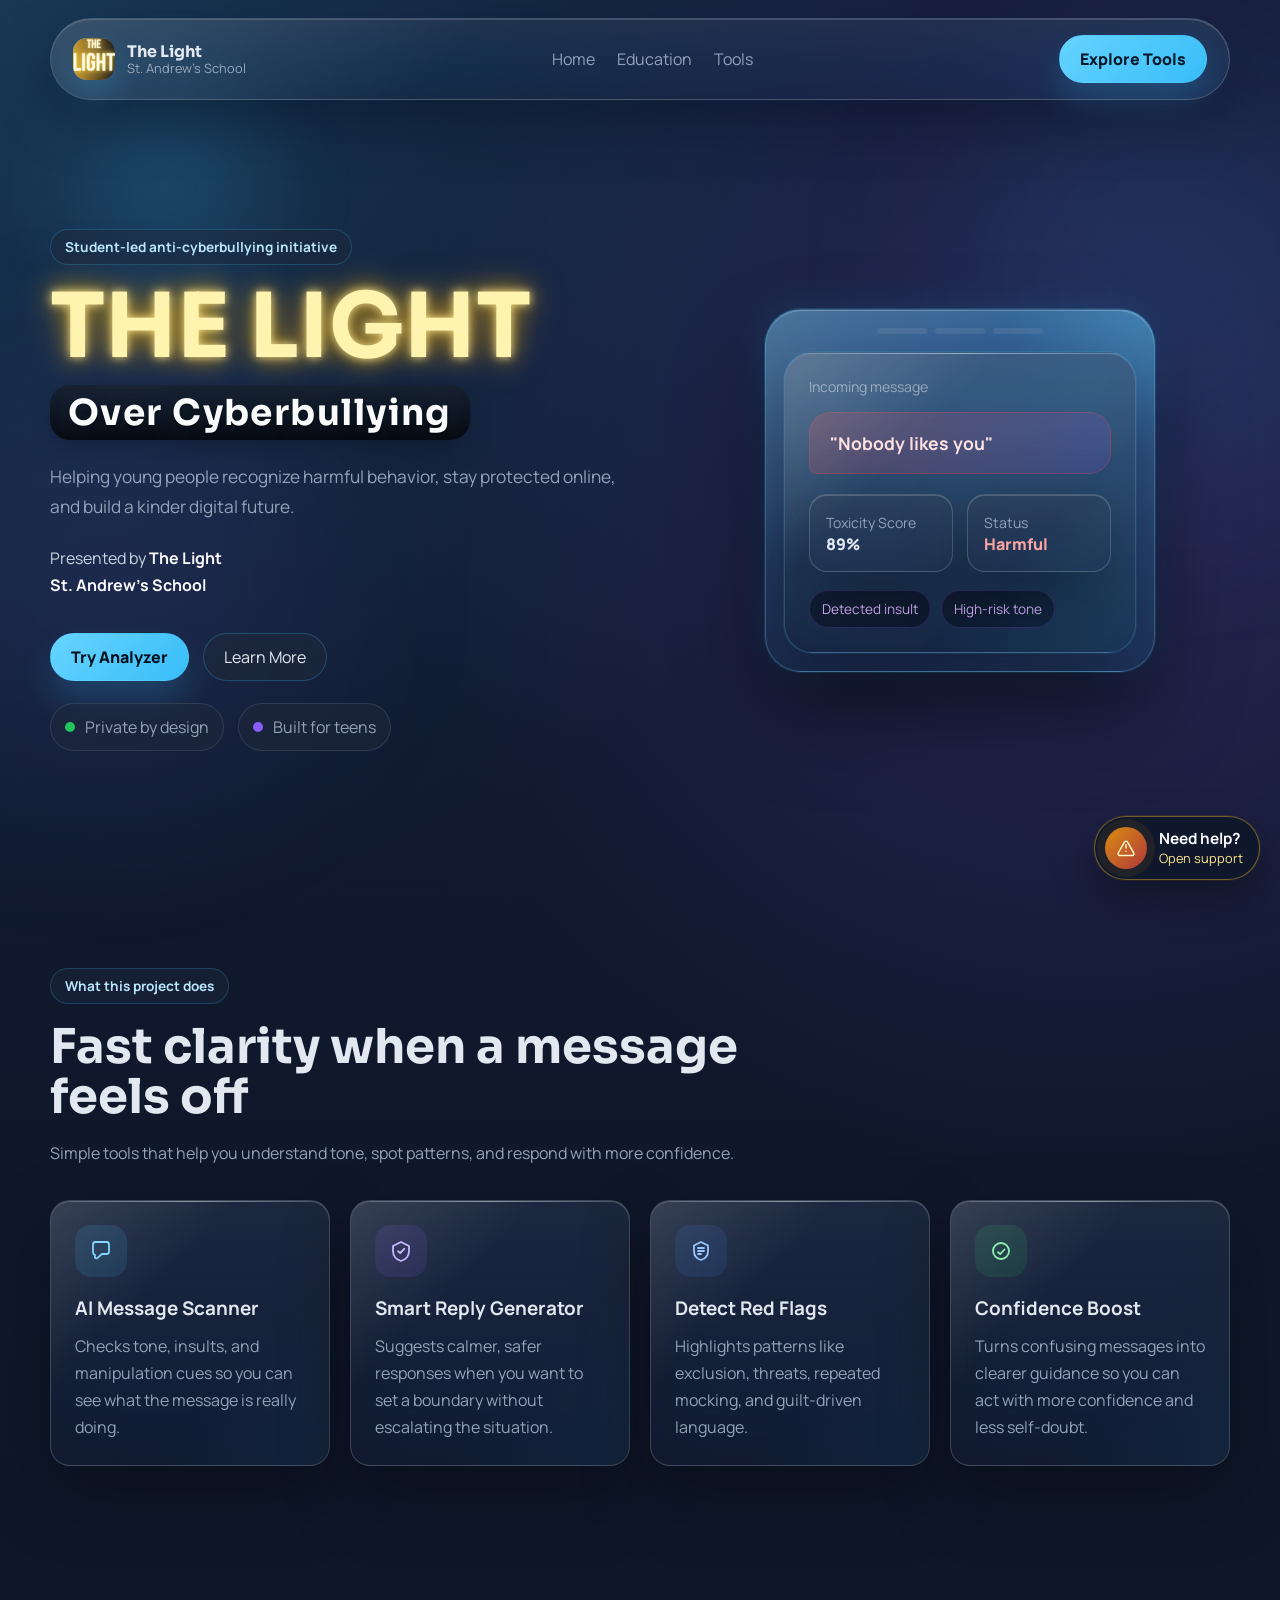
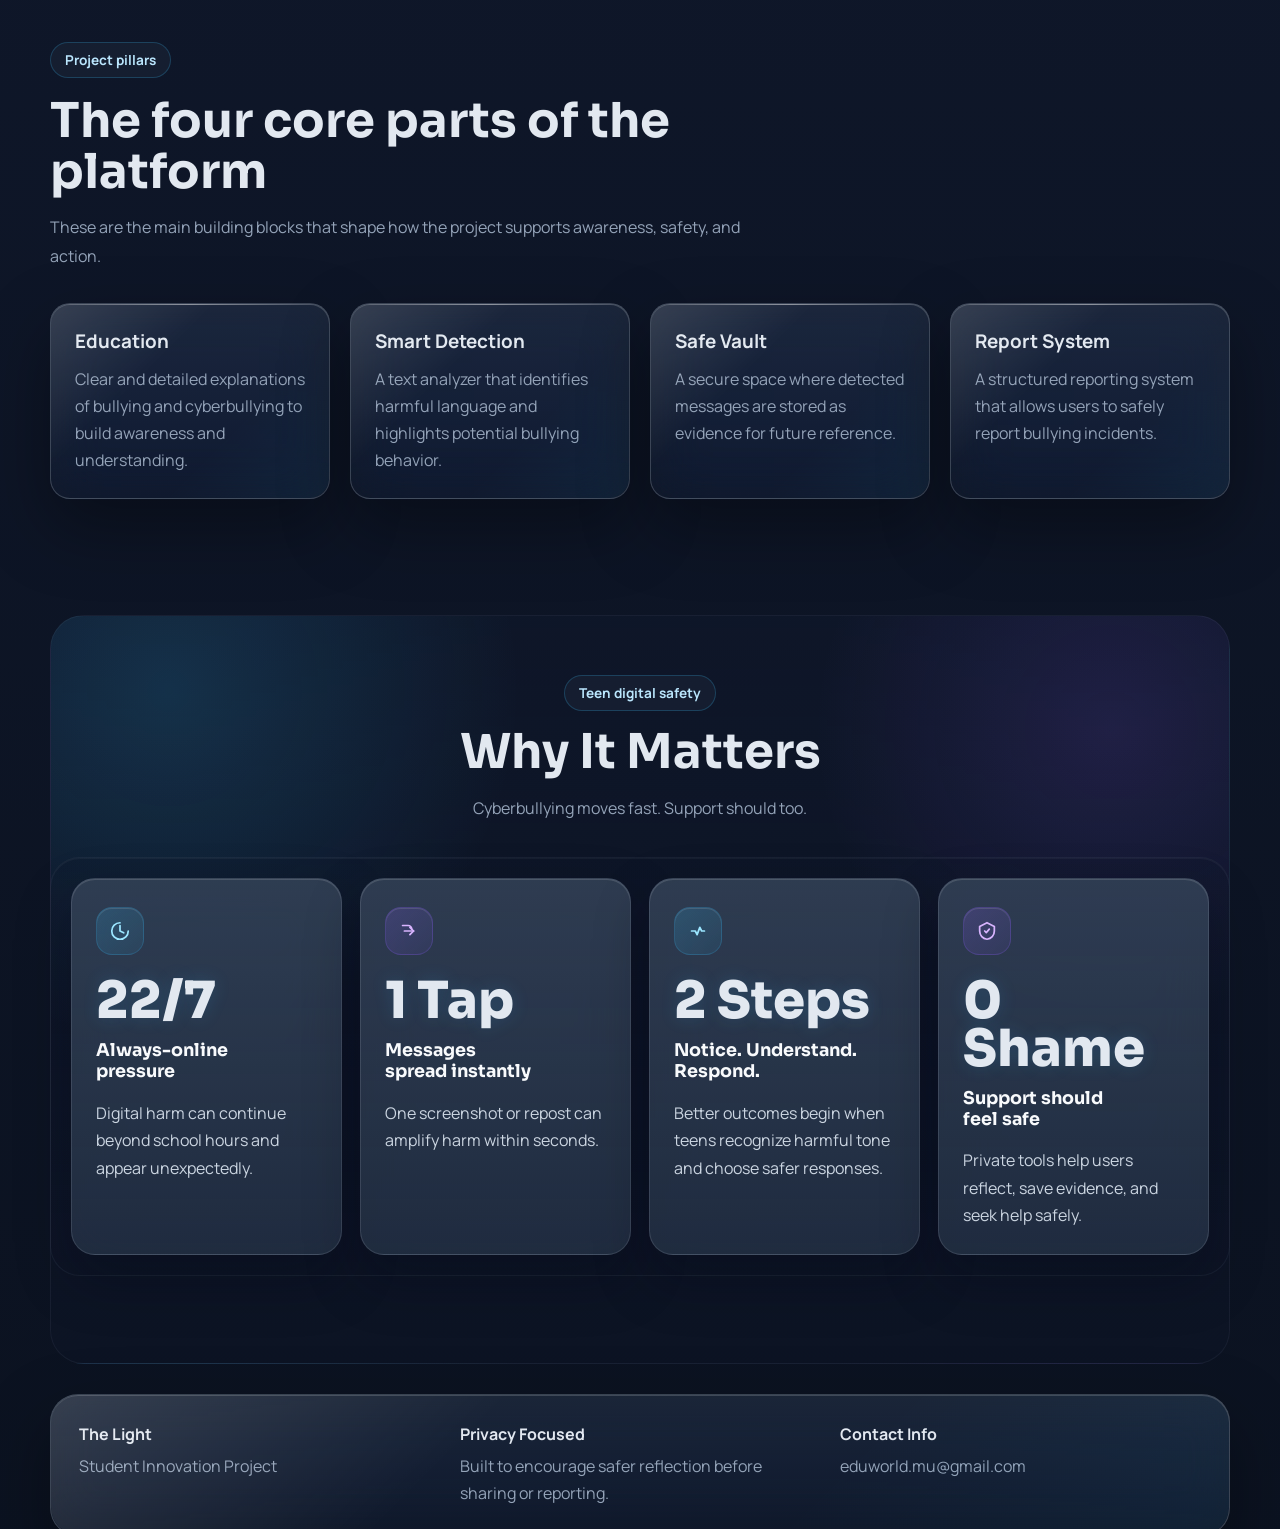
==== commit 7de2c12c: "Add files via upload" ====
--- a/index.html
+++ b/index.html
@@ -1,291 +1,290 @@
-	<!DOCTYPE html>
-<html lang="en">
-<head>
-<meta charset="UTF-8">
-<meta name="viewport" content="width=device-width, initial-scale=1.0">
+	<!DOCTYPE html>
+<html lang="en">
+<head>
+<meta charset="UTF-8">
+<meta name="viewport" content="width=device-width, initial-scale=1.0">
+<title>The Light</title>
+<link rel="preconnect" href="https://fonts.googleapis.com">
+<link rel="preconnect" href="https://fonts.gstatic.com" crossorigin>
+<link href="https://fonts.googleapis.com/css2?family=Manrope:wght@400;500;600;700;800&family=Sora:wght@500;600;700;800&display=swap" rel="stylesheet">
+<link rel="stylesheet" href="style.css">
+</head>
+
+<body class="landing-page">
+
+<div class="light"></div>
+<div class="page-glow page-glow-one"></div>
+<div class="page-glow page-glow-two"></div>
+
+<nav class="navbar">
+  <a class="brand" href="index.html">
+    <span class="brand-mark">
+      <img src="LoGo.png" alt="The Light logo">
+    </span>
+    <span class="brand-text">
+      <strong>The Light</strong>
+      <small>St. Andrew's School</small>
+    </span>
+  </a>
+
+  <button class="nav-toggle" type="button" aria-expanded="false" aria-controls="site-menu" aria-label="Toggle navigation menu">
+    <span></span>
+    <span></span>
+    <span></span>
+  </button>
+
+  <div class="nav-links" id="site-menu">
+    <a href="index.html">Home</a>
+    <a href="education.html">Education</a>
+    <a href="tools.html">Tools</a>
+  </div>
+  <a class="nav-cta" href="tools.html#mini-tools">Explore Tools</a>
+</nav>
+
+<main>
+  <section class="hero section-shell">
+    <div class="hero-copy reveal">
+      <span class="eyebrow">Student-led anti-cyberbullying initiative</span>
+      <h1 class="title-stack">
+        <span class="title-box">THE LIGHT</span>
+        <span class="subtitle-box">Over Cyberbullying</span>
+      </h1>
+      <p class="hero-subtitle">
+        Helping young people recognize harmful behavior, stay protected online, and build a kinder digital future.
+      </p>
+
+      <div class="hero-credits">
+        <p>Presented by <strong>The Light</strong></p>
+        <p><strong>St. Andrew's School</strong></p>
+      </div>
+
+      <div class="hero-actions">
+        <a class="button button-primary" href="tools.html#analyzer">Try Analyzer</a>
+        <a class="button button-secondary" href="#why">Learn More</a>
+      </div>
+
+      <div class="trust-row">
+        <div class="trust-chip">
+          <span class="chip-dot chip-safe"></span>
+          Private by design
+        </div>
+        <div class="trust-chip">
+          <span class="chip-dot chip-warning"></span>
+          Built for teens
+        </div>
+      </div>
+    </div>
+
+    <div class="hero-visual reveal delay-1">
+      <div class="phone-mockup">
+        <div class="phone-top">
+          <span></span>
+          <span></span>
+          <span></span>
+        </div>
+
+        <div class="chat-card">
+          <div class="chat-label">Incoming message</div>
+          <div class="chat-bubble harmful">"Nobody likes you"</div>
+          <div class="mockup-meta">
+            <div class="meta-card">
+              <span class="meta-title">Toxicity Score</span>
+              <strong>89%</strong>
+            </div>
+            <div class="meta-card alert">
+              <span class="meta-title">Status</span>
+              <strong>Harmful</strong>
+            </div>
+          </div>
+          <div class="mockup-footer">
+            <span class="mini-pill">Detected insult</span>
+            <span class="mini-pill">High-risk tone</span>
+          </div>
+        </div>
+      </div>
+    </div>
+  </section>
+
+  <section class="section-shell reveal">
+    <div class="section-heading">
+      <span class="eyebrow">What this project does</span>
+      <h2>Fast clarity when a message feels off</h2>
+      <p>Simple tools that help you understand tone, spot patterns, and respond with more confidence.</p>
+    </div>
+
+    <div class="feature-grid">
+      <article class="feature-card">
+        <div class="icon-wrap">
+          <svg viewBox="0 0 24 24" aria-hidden="true">
+            <path d="M4 5.5A2.5 2.5 0 0 1 6.5 3h11A2.5 2.5 0 0 1 20 5.5v7A2.5 2.5 0 0 1 17.5 15H13l-4.8 4.1c-.8.7-2.2.1-2.2-.9V15.8A2.5 2.5 0 0 1 4 13.5z"/>
+          </svg>
+        </div>
+        <h3>AI Message Scanner</h3>
+        <p>Checks tone, insults, and manipulation cues so you can see what the message is really doing.</p>
+      </article>
+
+      <article class="feature-card">
+        <div class="icon-wrap purple">
+          <svg viewBox="0 0 24 24" aria-hidden="true">
+            <path d="M12 3 4 7v5c0 5 3.4 8.8 8 10 4.6-1.2 8-5 8-10V7z"/>
+            <path d="M9 12.2 11.2 14 15.3 9.8"/>
+          </svg>
+        </div>
+        <h3>Smart Reply Generator</h3>
+        <p>Suggests calmer, safer responses when you want to set a boundary without escalating the situation.</p>
+      </article>
+
+      <article class="feature-card">
+        <div class="icon-wrap blue">
+          <svg viewBox="0 0 24 24" aria-hidden="true">
+            <path d="M12 3 5 6.5V12c0 4.6 2.9 7.9 7 9 4.1-1.1 7-4.4 7-9V6.5z"/>
+            <path d="M9 9h6M9 12h6M9 15h3"/>
+          </svg>
+        </div>
+        <h3>Detect Red Flags</h3>
+        <p>Highlights patterns like exclusion, threats, repeated mocking, and guilt-driven language.</p>
+      </article>
+
+      <article class="feature-card">
+        <div class="icon-wrap green">
+          <svg viewBox="0 0 24 24" aria-hidden="true">
+            <path d="M12 20c4.4 0 8-3.6 8-8s-3.6-8-8-8-8 3.6-8 8 3.6 8 8 8Z"/>
+            <path d="M9 13.2 11.3 15 15.5 10.5"/>
+          </svg>
+        </div>
+        <h3>Confidence Boost</h3>
+        <p>Turns confusing messages into clearer guidance so you can act with more confidence and less self-doubt.</p>
+      </article>
+    </div>
+  </section>
+
+  <section class="section-shell reveal">
+    <div class="section-heading">
+      <span class="eyebrow">Project pillars</span>
+      <h2>The four core parts of the platform</h2>
+      <p>These are the main building blocks that shape how the project supports awareness, safety, and action.</p>
+    </div>
+
+    <div class="feature-grid">
+      <a class="feature-link" href="education.html">
+        <article class="feature-card">
+          <h3>Education</h3>
+          <p>Clear and detailed explanations of bullying and cyberbullying to build awareness and understanding.</p>
+        </article>
+      </a>
+
+      <a class="feature-link" href="tools.html#analyzer">
+        <article class="feature-card">
+          <h3>Smart Detection</h3>
+          <p>A text analyzer that identifies harmful language and highlights potential bullying behavior.</p>
+        </article>
+      </a>
+
+      <a class="feature-link" href="tools.html#vault">
+        <article class="feature-card">
+          <h3>Safe Vault</h3>
+          <p>A secure space where detected messages are stored as evidence for future reference.</p>
+        </article>
+      </a>
+
+      <a class="feature-link" href="tools.html#report">
+        <article class="feature-card">
+          <h3>Report System</h3>
+          <p>A structured reporting system that allows users to safely report bullying incidents.</p>
+        </article>
+      </a>
+    </div>
+  </section>
+
+  <section class="section-shell stats-strip-section" id="why">
+    <div class="section-heading stats-strip-heading">
+      <span class="eyebrow reveal">Teen digital safety</span>
+      <h2 class="reveal delay-1">Why It Matters</h2>
+      <p class="reveal delay-2">Cyberbullying moves fast. Support should too.</p>
+    </div>
+
+    <div class="stats-strip" aria-label="Key cyberbullying facts">
+      <article class="stat-strip-card reveal delay-2">
+        <span class="stat-strip-icon" aria-hidden="true">
+          <svg viewBox="0 0 24 24">
+            <path d="M12 6v6l4 2"></path>
+            <path d="M21 12a9 9 0 1 1-9-9"></path>
+          </svg>
+        </span>
+        <strong class="stat-strip-value" data-target="24/7">0</strong>
+        <h3>Always-online pressure</h3>
+        <p>Digital harm can continue beyond school hours and appear unexpectedly.</p>
+      </article>
+
+      <article class="stat-strip-card reveal delay-3">
+        <span class="stat-strip-icon purple" aria-hidden="true">
+          <svg viewBox="0 0 24 24">
+            <path d="M7 12h10"></path>
+            <path d="m13 8 4 4-4 4"></path>
+            <path d="M5 6h6a4 4 0 0 1 4 4"></path>
+          </svg>
+        </span>
+        <strong class="stat-strip-value" data-target="1 Tap">0</strong>
+        <h3>Messages spread instantly</h3>
+        <p>One screenshot or repost can amplify harm within seconds.</p>
+      </article>
+
+      <article class="stat-strip-card reveal delay-4">
+        <span class="stat-strip-icon" aria-hidden="true">
+          <svg viewBox="0 0 24 24">
+            <path d="M5 12h4l2 4 3-8 2 4h3"></path>
+          </svg>
+        </span>
+        <strong class="stat-strip-value" data-target="3 Steps">0</strong>
+        <h3>Notice. Understand. Respond.</h3>
+        <p>Better outcomes begin when teens recognize harmful tone and choose safer responses.</p>
+      </article>
+
+      <article class="stat-strip-card reveal delay-5">
+        <span class="stat-strip-icon purple" aria-hidden="true">
+          <svg viewBox="0 0 24 24">
+            <path d="M12 3 4 7v5c0 5 3.4 8.6 8 9 4.6-.4 8-4 8-9V7l-8-4Z"></path>
+            <path d="m9.5 12 1.7 1.7 3.3-3.7"></path>
+          </svg>
+        </span>
+        <strong class="stat-strip-value" data-target="0 Shame">0</strong>
+        <h3>Support should feel safe</h3>
+        <p>Private tools help users reflect, save evidence, and seek help safely.</p>
+      </article>
+    </div>
+  </section>
+</main>
+
+<footer class="site-footer">
+  <div>
+    <strong>The Light</strong>
+    <p>Student Innovation Project</p>
+  </div>
+  <div>
+    <strong>Privacy Focused</strong>
+    <p>Built to encourage safer reflection before sharing or reporting.</p>
+  </div>
+  <div>
+    <strong>Contact Info</strong>
+    <p>eduworld.mu@gmail.com</p>
+  </div>
+</footer>
+
+<a class="support-beacon" href="tools.html#urgent-help" aria-label="Go to urgent support">
+  <span class="support-beacon-icon" aria-hidden="true">
+    <svg viewBox="0 0 24 24">
+      <path d="M12 8v4"></path>
+      <path d="M12 16h.01"></path>
+      <path d="M10.3 4.7 2.7 18a2 2 0 0 0 1.7 3h15.2a2 2 0 0 0 1.7-3L13.7 4.7a2 2 0 0 0-3.4 0Z"></path>
+    </svg>
+  </span>
+  <span class="support-beacon-copy">
+    <strong>Need help?</strong>
+    <small>Open support</small>
+  </span>
+</a>
+
+<script src="script.js"></script>
+</body>
+</html>
 
-<title>The Light</title>
-<link rel="preconnect" href="https://fonts.googleapis.com">
-<link rel="preconnect" href="https://fonts.gstatic.com" crossorigin>
-<link href="https://fonts.googleapis.com/css2?family=Manrope:wght@400;500;600;700;800&family=Sora:wght@500;600;700;800&display=swap" rel="stylesheet">
-<link rel="stylesheet" href="style.css">
-</head>
-
-<body class="landing-page">
-
-<div class="light"></div>
-<div class="page-glow page-glow-one"></div>
-<div class="page-glow page-glow-two"></div>
-
-<nav class="navbar">
-  <a class="brand" href="index.html">
-    <span class="brand-mark">
-      <img src="LoGo.png" alt="The Light logo">
-    </span>
-    <span class="brand-text">
-      <strong>The Light</strong>
-      <small>St. Andrew's School</small>
-    </span>
-  </a>
-
-  <button class="nav-toggle" type="button" aria-expanded="false" aria-controls="site-menu" aria-label="Toggle navigation menu">
-    <span></span>
-    <span></span>
-    <span></span>
-  </button>
-
-  <div class="nav-links" id="site-menu">
-    <a href="index.html">Home</a>
-    <a href="education.html">Education</a>
-    <a href="tools.html">Tools</a>
-  </div>
-  <a class="nav-cta" href="tools.html#analyzer">Try Analyzer</a>
-</nav>
-
-<main>
-  <section class="hero section-shell">
-    <div class="hero-copy reveal">
-      <span class="eyebrow">Student-led anti-cyberbullying initiative</span>
-      <h1 class="title-stack">
-        <span class="title-box">THE LIGHT</span>
-        <span class="subtitle-box">Over Cyberbullying</span>
-      </h1>
-      <p class="hero-subtitle">
-        Helping young people recognize harmful behavior, stay protected online, and build a kinder digital future.
-      </p>
-
-      <div class="hero-credits">
-        <p>Presented by <strong>The Light</strong></p>
-        <p><strong>St. Andrew's School</strong></p>
-      </div>
-
-      <div class="hero-actions">
-        <a class="button button-primary" href="tools.html#analyzer">Try Analyzer</a>
-        <a class="button button-secondary" href="#why">Learn More</a>
-      </div>
-
-      <div class="trust-row">
-        <div class="trust-chip">
-          <span class="chip-dot chip-safe"></span>
-          Private by design
-        </div>
-        <div class="trust-chip">
-          <span class="chip-dot chip-warning"></span>
-          Built for teens
-        </div>
-      </div>
-    </div>
-
-    <div class="hero-visual reveal delay-1">
-      <div class="phone-mockup">
-        <div class="phone-top">
-          <span></span>
-          <span></span>
-          <span></span>
-        </div>
-
-        <div class="chat-card">
-          <div class="chat-label">Incoming message</div>
-          <div class="chat-bubble harmful">"Nobody likes you"</div>
-          <div class="mockup-meta">
-            <div class="meta-card">
-              <span class="meta-title">Toxicity Score</span>
-              <strong>89%</strong>
-            </div>
-            <div class="meta-card alert">
-              <span class="meta-title">Status</span>
-              <strong>Harmful</strong>
-            </div>
-          </div>
-          <div class="mockup-footer">
-            <span class="mini-pill">Detected insult</span>
-            <span class="mini-pill">High-risk tone</span>
-          </div>
-        </div>
-      </div>
-    </div>
-  </section>
-
-  <section class="section-shell reveal">
-    <div class="section-heading">
-      <span class="eyebrow">What this project does</span>
-      <h2>Fast clarity when a message feels off</h2>
-      <p>Simple tools that help you understand tone, spot patterns, and respond with more confidence.</p>
-    </div>
-
-    <div class="feature-grid">
-      <article class="feature-card">
-        <div class="icon-wrap">
-          <svg viewBox="0 0 24 24" aria-hidden="true">
-            <path d="M4 5.5A2.5 2.5 0 0 1 6.5 3h11A2.5 2.5 0 0 1 20 5.5v7A2.5 2.5 0 0 1 17.5 15H13l-4.8 4.1c-.8.7-2.2.1-2.2-.9V15.8A2.5 2.5 0 0 1 4 13.5z"/>
-          </svg>
-        </div>
-        <h3>AI Message Scanner</h3>
-        <p>Checks tone, insults, and manipulation cues so you can see what the message is really doing.</p>
-      </article>
-
-      <article class="feature-card">
-        <div class="icon-wrap purple">
-          <svg viewBox="0 0 24 24" aria-hidden="true">
-            <path d="M12 3 4 7v5c0 5 3.4 8.8 8 10 4.6-1.2 8-5 8-10V7z"/>
-            <path d="M9 12.2 11.2 14 15.3 9.8"/>
-          </svg>
-        </div>
-        <h3>Smart Reply Generator</h3>
-        <p>Suggests calmer, safer responses when you want to set a boundary without escalating the situation.</p>
-      </article>
-
-      <article class="feature-card">
-        <div class="icon-wrap blue">
-          <svg viewBox="0 0 24 24" aria-hidden="true">
-            <path d="M12 3 5 6.5V12c0 4.6 2.9 7.9 7 9 4.1-1.1 7-4.4 7-9V6.5z"/>
-            <path d="M9 9h6M9 12h6M9 15h3"/>
-          </svg>
-        </div>
-        <h3>Detect Red Flags</h3>
-        <p>Highlights patterns like exclusion, threats, repeated mocking, and guilt-driven language.</p>
-      </article>
-
-      <article class="feature-card">
-        <div class="icon-wrap green">
-          <svg viewBox="0 0 24 24" aria-hidden="true">
-            <path d="M12 20c4.4 0 8-3.6 8-8s-3.6-8-8-8-8 3.6-8 8 3.6 8 8 8Z"/>
-            <path d="M9 13.2 11.3 15 15.5 10.5"/>
-          </svg>
-        </div>
-        <h3>Confidence Boost</h3>
-        <p>Turns confusing messages into clearer guidance so you can act with more confidence and less self-doubt.</p>
-      </article>
-    </div>
-  </section>
-
-  <section class="section-shell reveal">
-    <div class="section-heading">
-      <span class="eyebrow">Project pillars</span>
-      <h2>The four core parts of the platform</h2>
-      <p>These are the main building blocks that shape how the project supports awareness, safety, and action.</p>
-    </div>
-
-    <div class="feature-grid">
-      <a class="feature-link" href="education.html">
-        <article class="feature-card">
-          <h3>Education</h3>
-          <p>Clear and detailed explanations of bullying and cyberbullying to build awareness and understanding.</p>
-        </article>
-      </a>
-
-      <a class="feature-link" href="tools.html#analyzer">
-        <article class="feature-card">
-          <h3>Smart Detection</h3>
-          <p>A text analyzer that identifies harmful language and highlights potential bullying behavior.</p>
-        </article>
-      </a>
-
-      <a class="feature-link" href="tools.html#vault">
-        <article class="feature-card">
-          <h3>Safe Vault</h3>
-          <p>A secure space where detected messages are stored as evidence for future reference.</p>
-        </article>
-      </a>
-
-      <a class="feature-link" href="tools.html#report">
-        <article class="feature-card">
-          <h3>Report System</h3>
-          <p>A structured reporting system that allows users to safely report bullying incidents.</p>
-        </article>
-      </a>
-    </div>
-  </section>
-
-  <section class="section-shell stats-strip-section" id="why">
-    <div class="section-heading stats-strip-heading">
-      <span class="eyebrow reveal">Teen digital safety</span>
-      <h2 class="reveal delay-1">Why It Matters</h2>
-      <p class="reveal delay-2">Cyberbullying moves fast. Support should too.</p>
-    </div>
-
-    <div class="stats-strip" aria-label="Key cyberbullying facts">
-      <article class="stat-strip-card reveal delay-2">
-        <span class="stat-strip-icon" aria-hidden="true">
-          <svg viewBox="0 0 24 24">
-            <path d="M12 6v6l4 2"></path>
-            <path d="M21 12a9 9 0 1 1-9-9"></path>
-          </svg>
-        </span>
-        <strong class="stat-strip-value" data-target="24/7">0</strong>
-        <h3>Always-online pressure</h3>
-        <p>Digital harm can continue beyond school hours and appear unexpectedly.</p>
-      </article>
-
-      <article class="stat-strip-card reveal delay-3">
-        <span class="stat-strip-icon purple" aria-hidden="true">
-          <svg viewBox="0 0 24 24">
-            <path d="M7 12h10"></path>
-            <path d="m13 8 4 4-4 4"></path>
-            <path d="M5 6h6a4 4 0 0 1 4 4"></path>
-          </svg>
-        </span>
-        <strong class="stat-strip-value" data-target="1 Tap">0</strong>
-        <h3>Messages spread instantly</h3>
-        <p>One screenshot or repost can amplify harm within seconds.</p>
-      </article>
-
-      <article class="stat-strip-card reveal delay-4">
-        <span class="stat-strip-icon" aria-hidden="true">
-          <svg viewBox="0 0 24 24">
-            <path d="M5 12h4l2 4 3-8 2 4h3"></path>
-          </svg>
-        </span>
-        <strong class="stat-strip-value" data-target="3 Steps">0</strong>
-        <h3>Notice. Understand. Respond.</h3>
-        <p>Better outcomes begin when teens recognize harmful tone and choose safer responses.</p>
-      </article>
-
-      <article class="stat-strip-card reveal delay-5">
-        <span class="stat-strip-icon purple" aria-hidden="true">
-          <svg viewBox="0 0 24 24">
-            <path d="M12 3 4 7v5c0 5 3.4 8.6 8 9 4.6-.4 8-4 8-9V7l-8-4Z"></path>
-            <path d="m9.5 12 1.7 1.7 3.3-3.7"></path>
-          </svg>
-        </span>
-        <strong class="stat-strip-value" data-target="0 Shame">0</strong>
-        <h3>Support should feel safe</h3>
-        <p>Private tools help users reflect, save evidence, and seek help safely.</p>
-      </article>
-    </div>
-  </section>
-</main>
-
-<footer class="site-footer">
-  <div>
-    <strong>The Light</strong>
-    <p>Student Innovation Project</p>
-  </div>
-  <div>
-    <strong>Privacy Focused</strong>
-    <p>Built to encourage safer reflection before sharing or reporting.</p>
-  </div>
-  <div>
-    <strong>Contact Info</strong>
-    <p>eduworld.mu@gmail.com</p>
-  </div>
-</footer>
-
-<a class="support-beacon" href="tools.html#urgent-help" aria-label="Go to urgent support">
-  <span class="support-beacon-icon" aria-hidden="true">
-    <svg viewBox="0 0 24 24">
-      <path d="M12 8v4"></path>
-      <path d="M12 16h.01"></path>
-      <path d="M10.3 4.7 2.7 18a2 2 0 0 0 1.7 3h15.2a2 2 0 0 0 1.7-3L13.7 4.7a2 2 0 0 0-3.4 0Z"></path>
-    </svg>
-  </span>
-  <span class="support-beacon-copy">
-    <strong>Need help?</strong>
-    <small>Open support</small>
-  </span>
-</a>
-
-<script src="script.js"></script>
-</body>
-</html>
-
--- a/style.css
+++ b/style.css
@@ -574,7 +574,6 @@
 
 .chat-card,
 .feature-card,
-.demo-panel,
 .stat-card,
 .card,
 .highlight-box,
@@ -610,8 +609,7 @@
 .meta-title,
 .signal-label,
 .status-label,
-.progress-copy span,
-.demo-label {
+.progress-copy span {
   color: var(--text-muted);
   font-size: 0.88rem;
 }
@@ -722,7 +720,6 @@
 .stat-card::before,
 .card::before,
 .chat-card::before,
-.demo-panel::before,
 .highlight-box::before,
 form::before,
 .vault-item::before {
@@ -738,7 +735,6 @@
 .stat-card::after,
 .card::after,
 .chat-card::after,
-.demo-panel::after,
 .highlight-box::after,
 form::after,
 .vault-item::after,
@@ -1018,25 +1014,6 @@
   }
 }
 
-.demo-section .section-heading {
-  margin-bottom: 32px;
-}
-
-.demo-panel {
-  display: grid;
-  grid-template-columns: minmax(0, 1.05fr) minmax(300px, 0.95fr);
-  gap: 22px;
-  padding: 22px;
-  border-radius: var(--radius-lg);
-  position: relative;
-  overflow: hidden;
-}
-
-.demo-input-panel,
-.demo-result-panel {
-  padding: 10px;
-}
-
 textarea,
 input[type="text"],
 input[type="email"] {
@@ -1109,16 +1086,6 @@
   border-color: rgba(239, 68, 68, 0.28);
 }
 
-.progress-card {
-  margin-top: 20px;
-  padding: 20px;
-  border-radius: 22px;
-  background: linear-gradient(180deg, rgba(15, 23, 42, 0.52), rgba(2, 6, 23, 0.4));
-  border: 1px solid rgba(226, 232, 240, 0.14);
-  backdrop-filter: blur(20px) saturate(130%);
-  box-shadow: inset 0 1px 0 rgba(255, 255, 255, 0.12);
-}
-
 .progress-track {
   width: 100%;
   height: 14px;
@@ -1144,12 +1111,6 @@
 
 .progress-fill.harmful {
   background: linear-gradient(135deg, #ef4444, #fb7185);
-}
-
-.demo-insight {
-  margin-top: 18px;
-  color: var(--text-muted);
-  line-height: 1.8;
 }
 
 .stat-card strong {
@@ -3646,11 +3607,6 @@
     order: 2;
   }
 
-  .hero,
-  .demo-panel {
-    grid-template-columns: 1fr;
-  }
-
   .hero {
     padding-top: 58px;
   }
@@ -3716,10 +3672,8 @@
   .phone-mockup,
   .chat-card,
   .feature-card,
-  .demo-panel,
   .signal-card,
   .meta-card,
-  .progress-card,
   .site-footer,
   .content,
   .stat-strip,
@@ -3756,7 +3710,6 @@
   .stat-card::after,
   .card::after,
   .chat-card::after,
-  .demo-panel::after,
   .highlight-box::after,
   form::after,
   .vault-item::after,
@@ -3893,8 +3846,7 @@
 
   .feature-card,
   .stat-card,
-  .card,
-  .demo-panel {
+  .card {
     padding: 16px;
     border-radius: 20px;
   }
@@ -3922,15 +3874,6 @@
     width: 46px;
     height: 46px;
     margin-bottom: 14px;
-  }
-
-  .demo-panel {
-    gap: 14px;
-  }
-
-  .demo-input-panel,
-  .demo-result-panel {
-    padding: 6px;
   }
 
   textarea,
@@ -4158,7 +4101,6 @@
   }
 
   .tools-results-grid .signal-card,
-  .progress-card,
   .tools-score-card,
   .tools-card-output {
     padding: 14px;
@@ -4190,7 +4132,6 @@
     display: none;
   }
 
-  .demo-panel,
   .site-footer {
     padding: 16px;
   }
@@ -4286,7 +4227,6 @@
   .feature-card,
   .stat-card,
   .card,
-  .demo-panel,
   .education-hero-panel,
   .education-info-card,
   .education-topic-card,
@@ -4311,11 +4251,6 @@
     border-radius: 18px;
   }
 
-  .demo-input-panel,
-  .demo-result-panel {
-    padding: 2px;
-  }
-
   .status-pill,
   .tools-results-head strong {
     min-height: 36px;
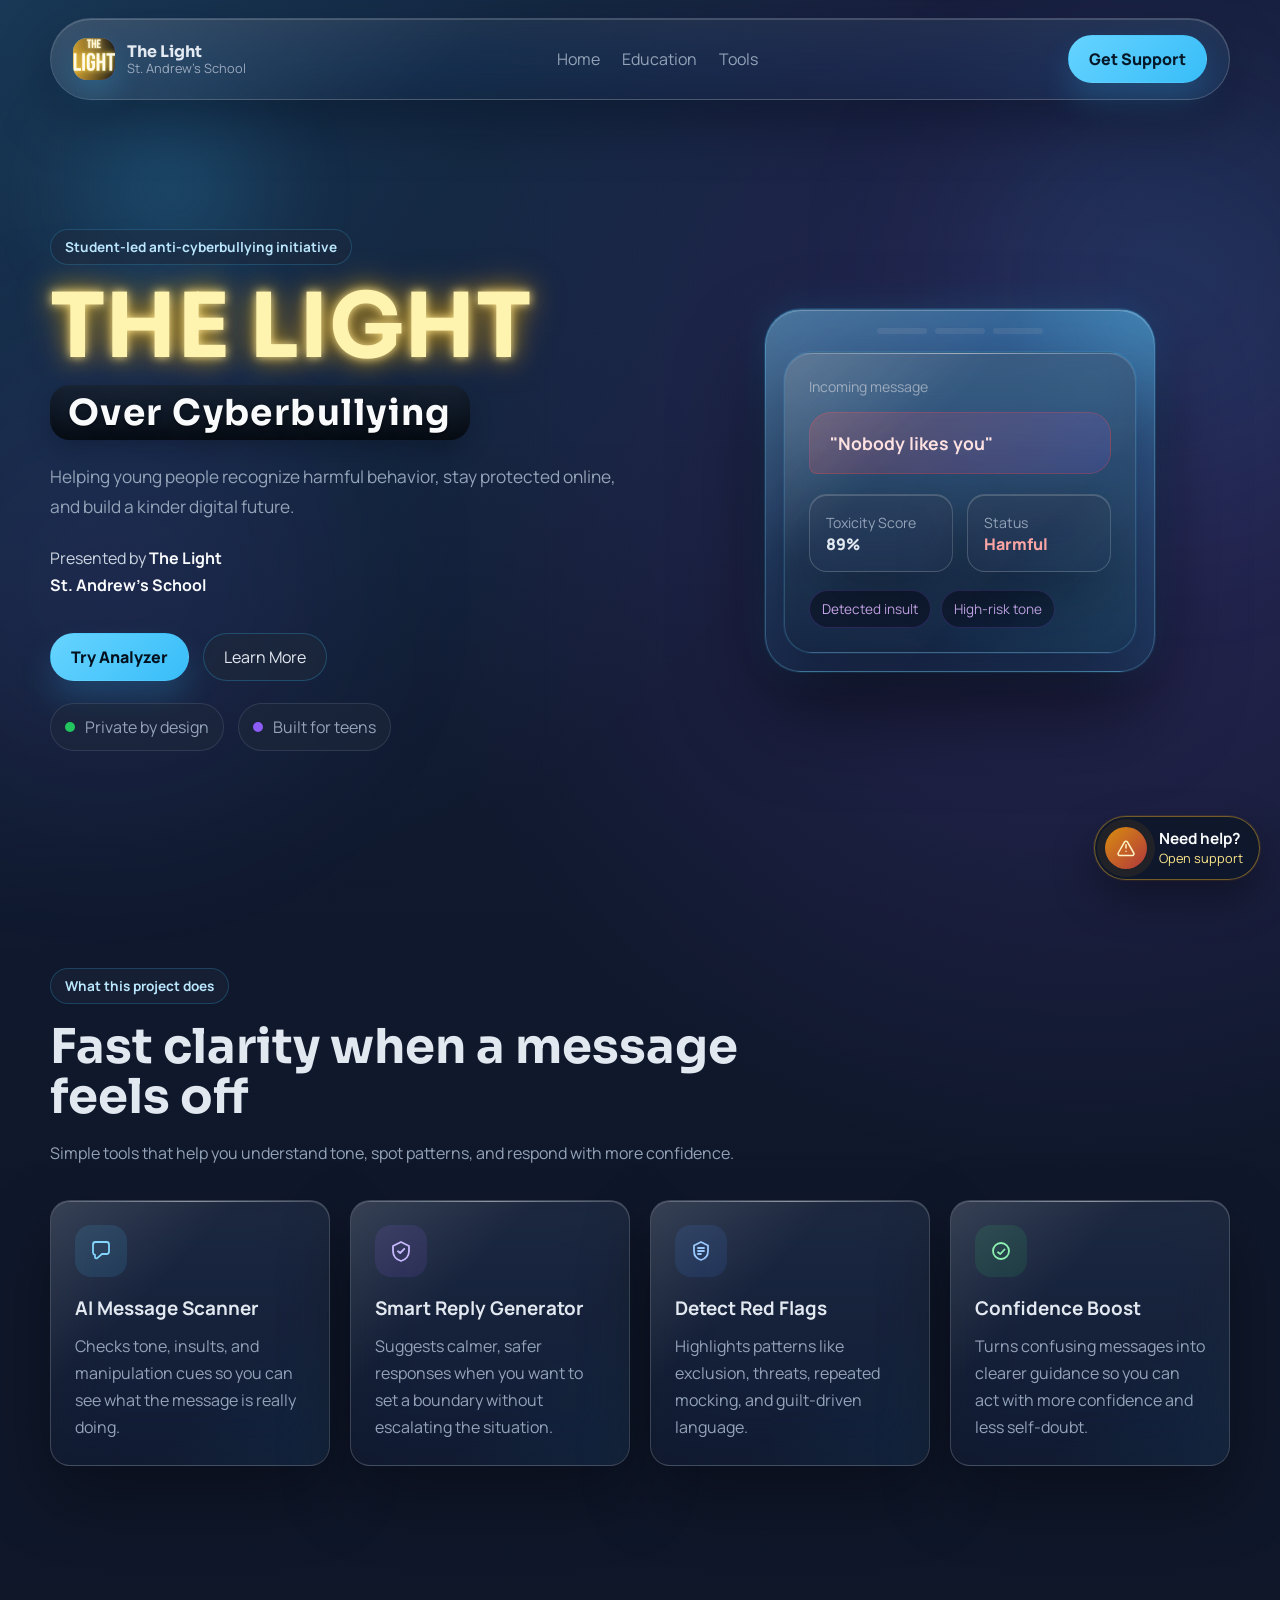
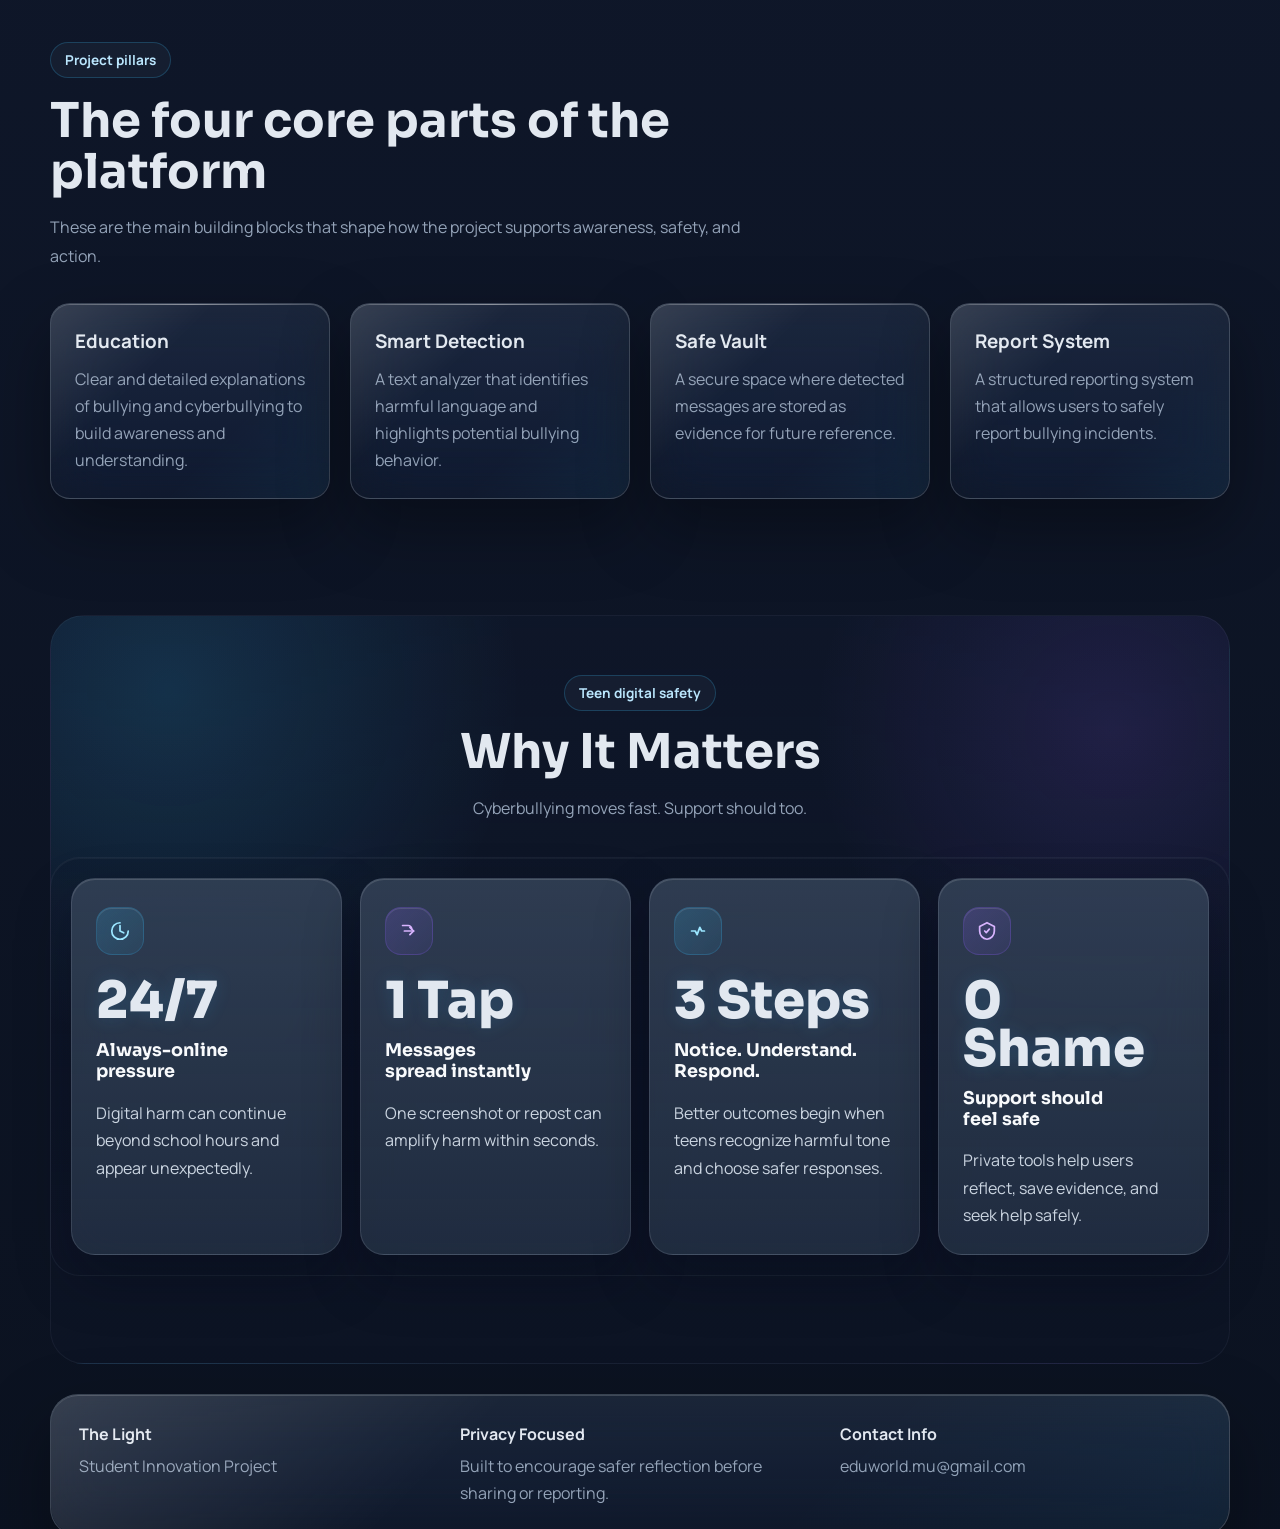
==== commit 78b2b939: "Add files via upload" ====
--- a/index.html
+++ b/index.html
@@ -38,7 +38,7 @@
     <a href="education.html">Education</a>
     <a href="tools.html">Tools</a>
   </div>
-  <a class="nav-cta" href="tools.html#mini-tools">Explore Tools</a>
+  <a class="nav-cta" href="tools.html#report">Get Support</a>
 </nav>
 
 <main>
@@ -270,7 +270,7 @@
   </div>
 </footer>
 
-<a class="support-beacon" href="tools.html#urgent-help" aria-label="Go to urgent support">
+<a class="support-beacon" href="tools.html#report" aria-label="Go to support form">
   <span class="support-beacon-icon" aria-hidden="true">
     <svg viewBox="0 0 24 24">
       <path d="M12 8v4"></path>
@@ -284,6 +284,12 @@
   </span>
 </a>
 
+<a class="back-to-top" href="#" aria-label="Back to top">
+  <svg viewBox="0 0 24 24" aria-hidden="true">
+    <path d="m6 15 6-6 6 6"></path>
+  </svg>
+</a>
+
 <script src="script.js"></script>
 </body>
 </html>
--- a/style.css
+++ b/style.css
@@ -341,6 +341,52 @@
   margin-top: 4px;
   color: #fde68a;
   font-size: 0.8rem;
+}
+
+.back-to-top {
+  position: fixed;
+  right: 20px;
+  bottom: 96px;
+  z-index: 4;
+  width: 48px;
+  height: 48px;
+  display: grid;
+  place-items: center;
+  border-radius: 50%;
+  color: #e0f2fe;
+  background: rgba(15, 23, 42, 0.9);
+  border: 1px solid rgba(125, 211, 252, 0.34);
+  box-shadow: 0 16px 34px rgba(0, 0, 0, 0.32);
+  backdrop-filter: blur(18px) saturate(140%);
+  opacity: 0;
+  pointer-events: none;
+  transform: translateY(10px);
+  transition:
+    opacity 0.24s ease,
+    transform 0.24s ease,
+    border-color 0.24s ease;
+}
+
+.back-to-top.visible {
+  opacity: 1;
+  pointer-events: auto;
+  transform: translateY(0);
+}
+
+.back-to-top:hover,
+.back-to-top:focus-visible {
+  border-color: rgba(125, 211, 252, 0.68);
+  transform: translateY(-3px);
+}
+
+.back-to-top svg {
+  width: 22px;
+  height: 22px;
+  fill: none;
+  stroke: currentColor;
+  stroke-width: 2;
+  stroke-linecap: round;
+  stroke-linejoin: round;
 }
 
 @keyframes supportBeaconPulse {
@@ -1179,9 +1225,10 @@
   --education-chip-text: #0284c7;
   color: #0f172a;
   background:
-    radial-gradient(circle at top left, rgba(255, 255, 255, 0.2), transparent 24%),
-    radial-gradient(circle at 88% 10%, rgba(125, 211, 252, 0.22), transparent 22%),
-    linear-gradient(180deg, #b7daf5 0%, #99caf0 34%, #85bde8 100%);
+    radial-gradient(circle at top left, rgba(186, 230, 253, 0.2), transparent 26%),
+    radial-gradient(circle at 84% 12%, rgba(56, 189, 248, 0.18), transparent 24%),
+    radial-gradient(circle at 18% 78%, rgba(139, 92, 246, 0.1), transparent 26%),
+    linear-gradient(180deg, #2b4668 0%, #35567d 30%, #42668f 68%, #4b729c 100%);
 }
 
 body.education-page.topic-theme-lavender {
@@ -1233,42 +1280,42 @@
   background-image:
     linear-gradient(rgba(148, 163, 184, 0.08) 1px, transparent 1px),
     linear-gradient(90deg, rgba(148, 163, 184, 0.08) 1px, transparent 1px);
-  mask-image: radial-gradient(circle at center, black 32%, transparent 92%);
-  opacity: 0.22;
+  mask-image: radial-gradient(circle at center, black 36%, transparent 92%);
+  opacity: 0.2;
 }
 
 body.education-page .light {
   width: 280px;
   height: 280px;
-  background: radial-gradient(circle, rgba(52, 211, 153, 0.16), transparent 66%);
+  background: radial-gradient(circle, rgba(56, 189, 248, 0.16), transparent 66%);
   filter: blur(36px);
 }
 
 body.education-page .page-glow-one {
-  background: rgba(56, 189, 248, 0.16);
+  background: rgba(56, 189, 248, 0.18);
 }
 
 body.education-page .page-glow-two {
-  background: rgba(167, 139, 250, 0.16);
+  background: rgba(139, 92, 246, 0.14);
 }
 
 body.education-page .navbar {
-  background: rgba(255, 255, 255, 0.82);
-  border-color: rgba(148, 163, 184, 0.22);
+  background: linear-gradient(180deg, rgba(72, 96, 128, 0.48), rgba(31, 47, 69, 0.34));
+  border-color: rgba(191, 219, 254, 0.22);
   box-shadow:
-    0 20px 45px rgba(15, 23, 42, 0.08),
-    inset 0 1px 0 rgba(255, 255, 255, 0.75);
+    0 20px 45px rgba(15, 23, 42, 0.18),
+    inset 0 1px 0 rgba(255, 255, 255, 0.16);
   backdrop-filter: blur(22px) saturate(135%);
 }
 
 body.education-page .brand-text small,
 body.education-page .nav-links a {
-  color: #475569;
+  color: #cbd5e1;
 }
 
 body.education-page .nav-links a:hover,
 body.education-page .nav-links a:focus-visible {
-  color: #0f172a;
+  color: #f8fafc;
 }
 
 body.education-page .nav-cta {
@@ -1278,9 +1325,9 @@
 }
 
 body.education-page .button-secondary.education-secondary {
-  color: #0f172a;
-  background: rgba(255, 255, 255, 0.74);
-  border-color: rgba(56, 189, 248, 0.2);
+  color: #e2e8f0;
+  background: rgba(30, 41, 59, 0.58);
+  border-color: rgba(125, 211, 252, 0.24);
 }
 
 .education-main {
@@ -2480,11 +2527,10 @@
   place-items: center;
   background:
     conic-gradient(
-      #38bdf8 0 39%,
-      #a78bfa 39% 76.5%,
-      #fb7185 76.5% 101.6%,
-      #34d399 101.6% 126%,
-      rgba(226, 232, 240, 0.95) 126% 100%
+      #38bdf8 0 30.95%,
+      #a78bfa 30.95% 60.71%,
+      #fb7185 60.71% 80.63%,
+      #34d399 80.63% 100%
     );
   transform: scale(var(--donut-scale));
   opacity: 0.6;
@@ -2547,6 +2593,13 @@
   background: rgba(255, 255, 255, 0.74);
   border: 1px solid rgba(148, 163, 184, 0.12);
   color: #334155;
+}
+
+.education-chart-note {
+  margin-top: 0;
+  color: #64748b;
+  line-height: 1.65;
+  text-align: center;
 }
 
 .legend-dot {
@@ -3450,6 +3503,63 @@
   min-width: 0;
 }
 
+.tools-screenshot-field {
+  display: flex;
+  flex-wrap: wrap;
+  align-items: center;
+  gap: 12px;
+  margin-top: 10px;
+}
+
+.tools-screenshot-field input {
+  position: absolute;
+  width: 1px;
+  height: 1px;
+  opacity: 0;
+  pointer-events: none;
+}
+
+.tools-screenshot-button {
+  display: inline-flex;
+  align-items: center;
+  justify-content: center;
+  gap: 10px;
+  min-height: 46px;
+  padding: 0 16px;
+  border-radius: 999px;
+  color: #e0f2fe;
+  background: rgba(11, 18, 32, 0.78);
+  border: 1px solid rgba(125, 211, 252, 0.28);
+  cursor: pointer;
+  font-weight: 800;
+  transition:
+    transform 0.24s ease,
+    border-color 0.24s ease,
+    background-color 0.24s ease;
+}
+
+.tools-screenshot-button:hover,
+.tools-screenshot-button:focus-within {
+  transform: translateY(-2px);
+  border-color: rgba(125, 211, 252, 0.58);
+  background: rgba(15, 23, 42, 0.96);
+}
+
+.tools-screenshot-button svg {
+  width: 20px;
+  height: 20px;
+  fill: none;
+  stroke: currentColor;
+  stroke-width: 1.8;
+  stroke-linecap: round;
+  stroke-linejoin: round;
+}
+
+#screenshotFileStatus {
+  color: #cbd5e1;
+  font-size: 0.9rem;
+}
+
 .tools-support-button {
   color: #0b1220;
   font-weight: 800;
@@ -3463,6 +3573,90 @@
 
 .tools-footer {
   margin-top: 0;
+}
+
+body.education-page .education-hero-panel,
+body.education-page .education-topic-panel,
+body.education-page .education-topic-card,
+body.education-page .education-topic-viewer,
+body.education-page .education-info-card,
+body.education-page .education-signal-card,
+body.education-page .education-mini-card,
+body.education-page .education-reference-card,
+body.education-page .education-action-section,
+body.education-page .education-myth-section,
+body.education-page .education-donut-panel,
+body.education-page .education-comparison-card,
+body.education-page .education-detail-panel,
+body.education-page .education-action-card,
+body.education-page .education-myth-card,
+body.education-page .education-chip,
+body.education-page .education-stat-takeaway {
+  background: linear-gradient(180deg, rgba(30, 41, 59, 0.84), rgba(15, 23, 42, 0.72));
+  border-color: rgba(125, 211, 252, 0.22);
+  box-shadow:
+    0 22px 54px rgba(2, 8, 23, 0.24),
+    inset 0 1px 0 rgba(255, 255, 255, 0.08);
+}
+
+body.education-page .education-hero-copy h1,
+body.education-page .education-topic-panel-head h3,
+body.education-page .education-topic-empty h2,
+body.education-page .education-topic-content h2,
+body.education-page .education-info-card h2,
+body.education-page .education-reference-card h2,
+body.education-page .education-action-section h2,
+body.education-page .education-myth-section h2,
+body.education-page .education-panel-top strong,
+body.education-page .education-action-card h3,
+body.education-page .education-myth-card summary strong,
+body.education-page .education-comparison-head strong,
+body.education-page .education-signal-card strong,
+body.education-page .education-facts-list strong,
+body.education-page .education-donut-center strong,
+body.education-page .education-stat-number {
+  color: #f8fafc;
+}
+
+body.education-page .education-hero-subtitle,
+body.education-page .education-topic-panel-head p,
+body.education-page .education-topic-empty p,
+body.education-page .education-topic-content p,
+body.education-page .education-info-card p,
+body.education-page .education-reference-card p,
+body.education-page .education-info-lead,
+body.education-page .education-mini-card,
+body.education-page .education-action-card p,
+body.education-page .education-myth-card p,
+body.education-page .education-myth-reflect,
+body.education-page .education-myth-ending,
+body.education-page .education-comparison-copy span,
+body.education-page .education-donut-legend-item,
+body.education-page .education-chart-note,
+body.education-page .education-bullet-list li,
+body.education-page .education-step-list li,
+body.education-page .education-facts-list li,
+body.education-page .education-chip {
+  color: #cbd5e1;
+}
+
+body.education-page .education-topic-card,
+body.education-page .education-topic-card:hover,
+body.education-page .education-topic-card:focus-visible,
+body.education-page .education-topic-card.active,
+body.education-page .education-myth-truth,
+body.education-page .education-step-list li,
+body.education-page .education-donut-legend-item,
+body.education-page .education-panel-label,
+body.education-page .education-stat-label,
+body.education-page .education-detail-label {
+  background: rgba(15, 23, 42, 0.7);
+}
+
+body.education-page .education-topic-name,
+body.education-page .education-comparison-copy strong,
+body.education-page .education-donut-center span {
+  color: #e2e8f0;
 }
 
 .content h1 {
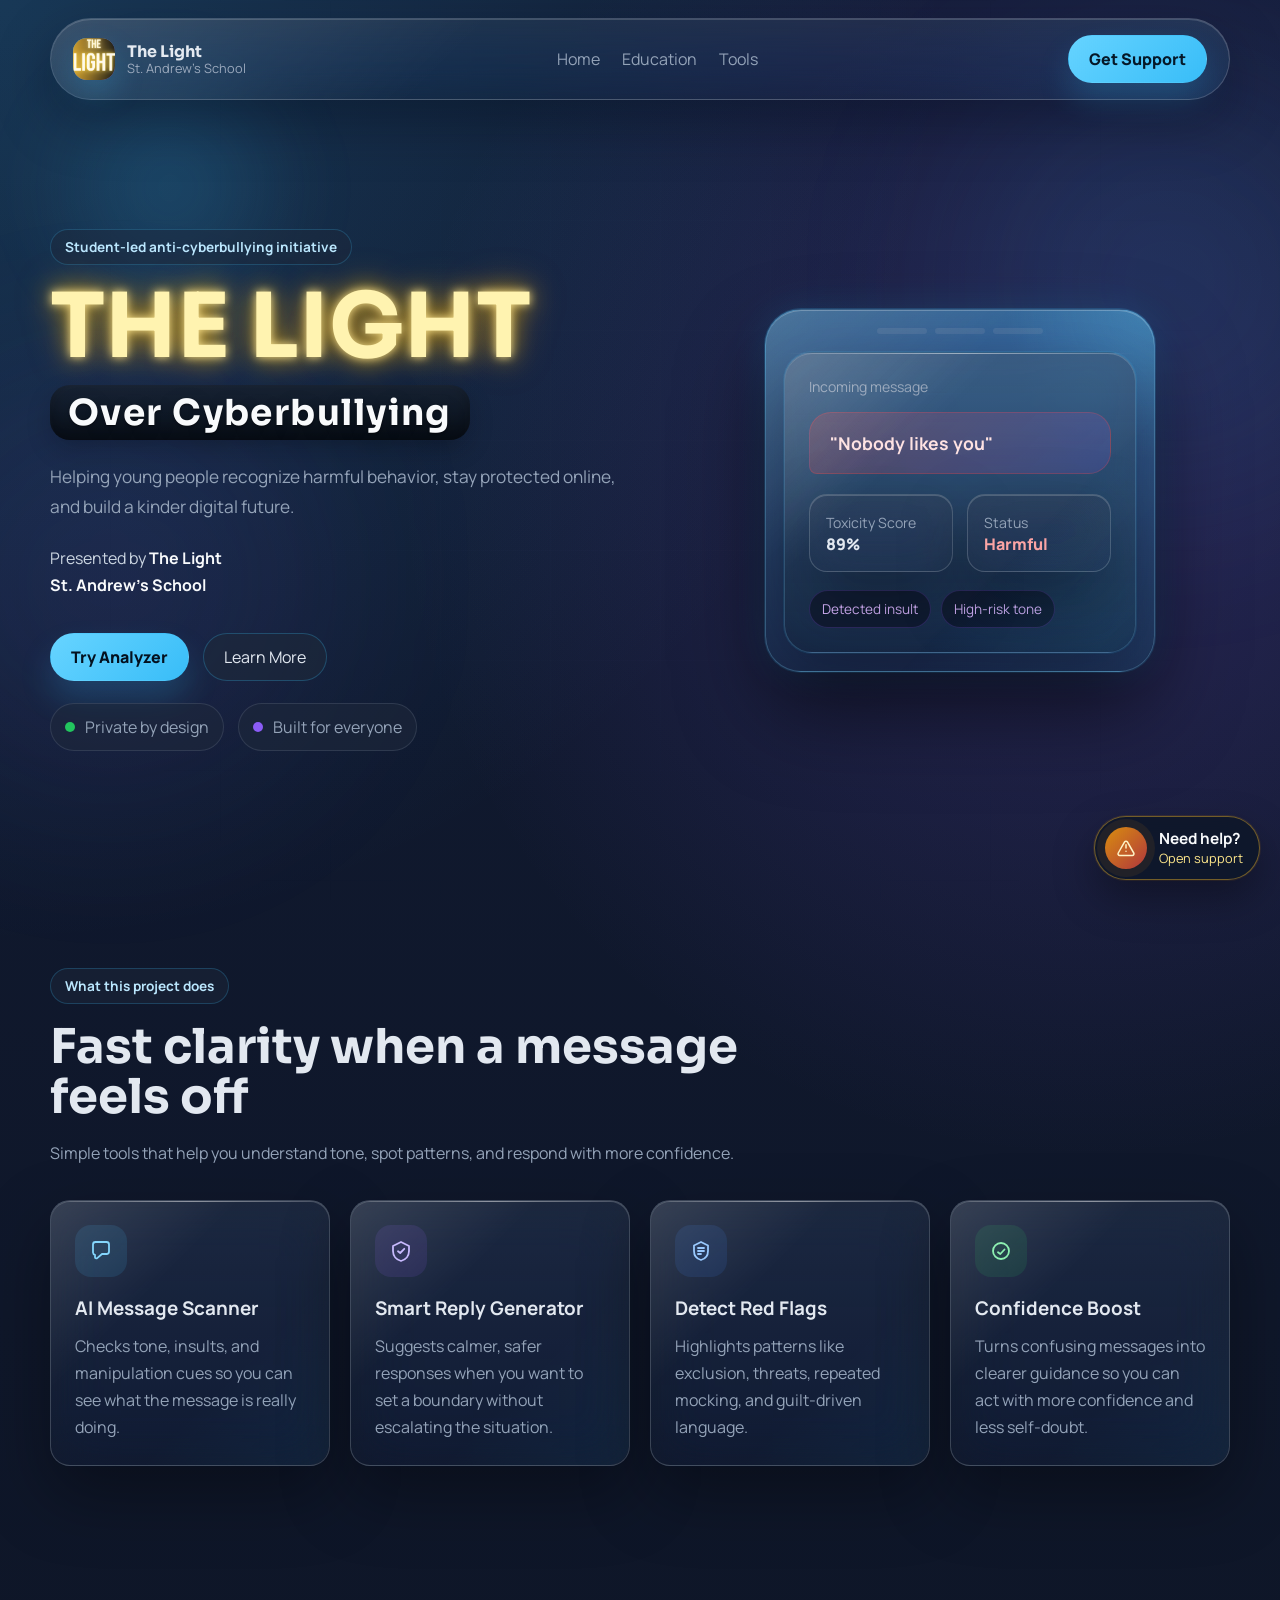
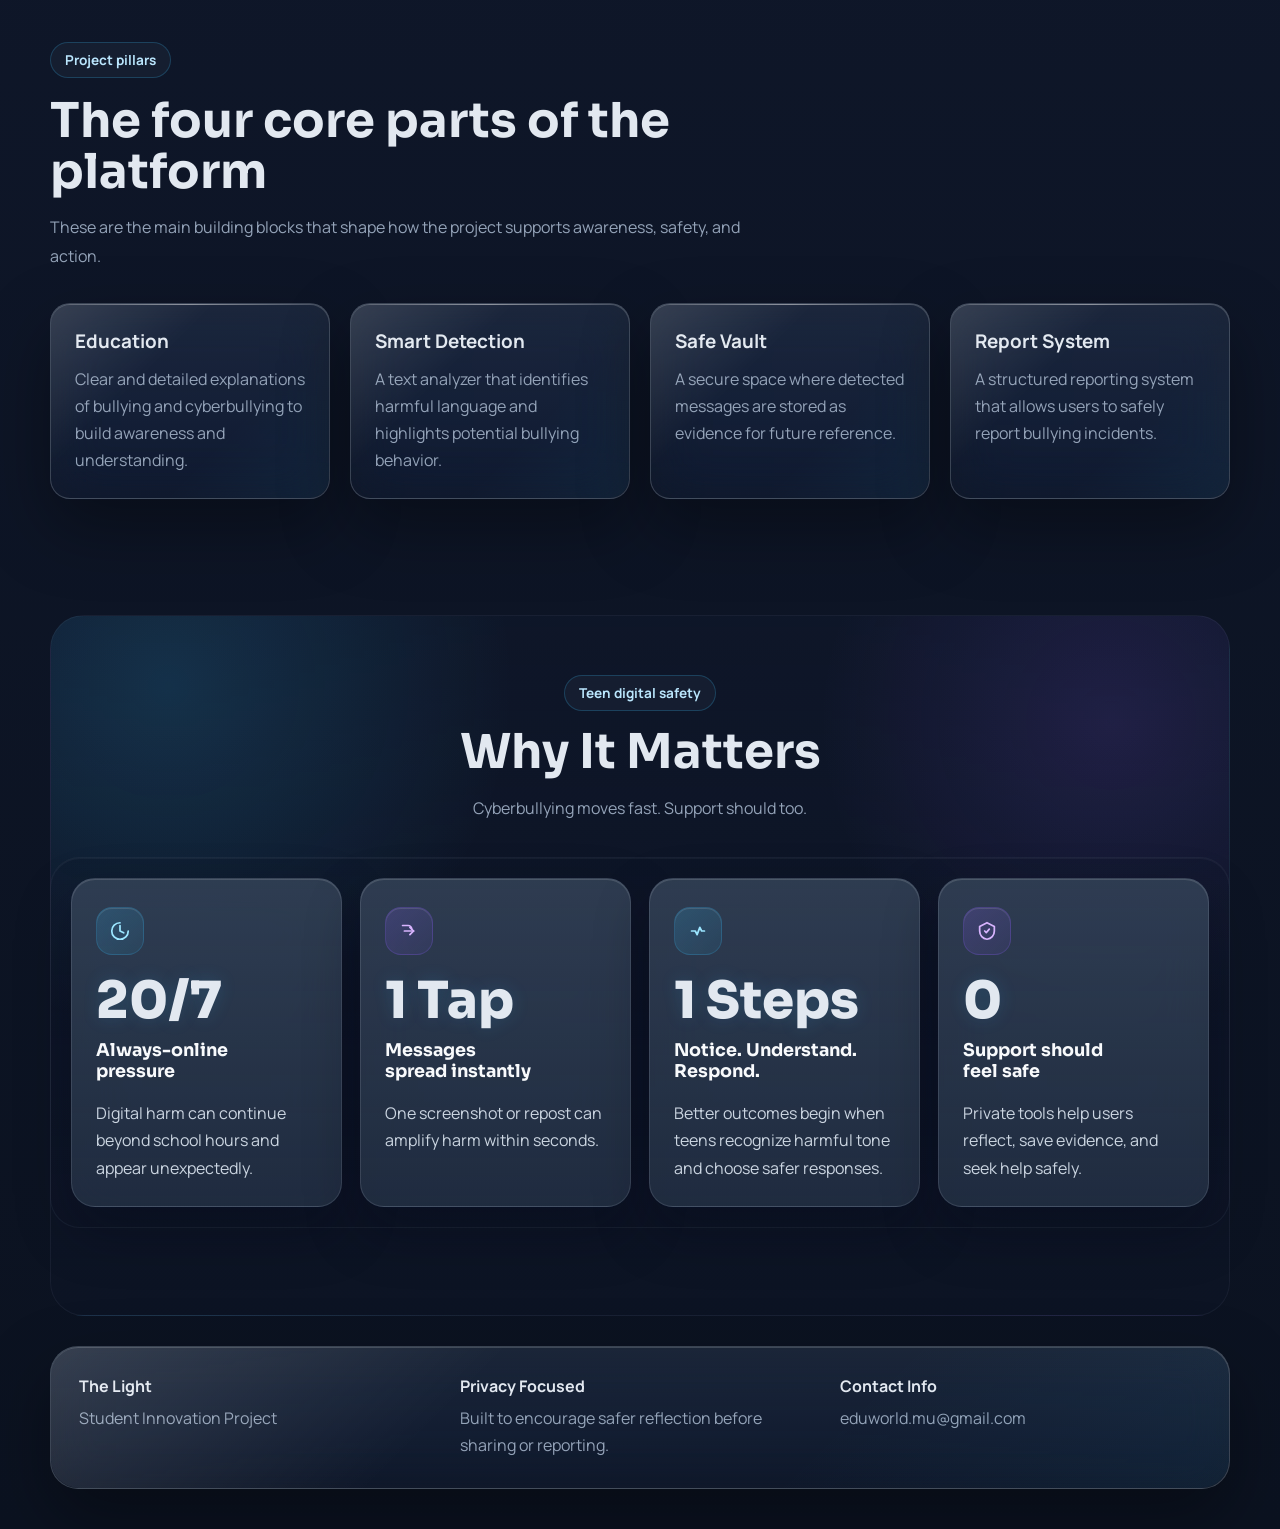
==== commit 2402879e: "Update index.html" ====
--- a/index.html
+++ b/index.html
@@ -1,296 +1,296 @@
-	<!DOCTYPE html>
-<html lang="en">
-<head>
-<meta charset="UTF-8">
-<meta name="viewport" content="width=device-width, initial-scale=1.0">
-<title>The Light</title>
-<link rel="preconnect" href="https://fonts.googleapis.com">
-<link rel="preconnect" href="https://fonts.gstatic.com" crossorigin>
-<link href="https://fonts.googleapis.com/css2?family=Manrope:wght@400;500;600;700;800&family=Sora:wght@500;600;700;800&display=swap" rel="stylesheet">
-<link rel="stylesheet" href="style.css">
-</head>
-
-<body class="landing-page">
-
-<div class="light"></div>
-<div class="page-glow page-glow-one"></div>
-<div class="page-glow page-glow-two"></div>
-
-<nav class="navbar">
-  <a class="brand" href="index.html">
-    <span class="brand-mark">
-      <img src="LoGo.png" alt="The Light logo">
-    </span>
-    <span class="brand-text">
-      <strong>The Light</strong>
-      <small>St. Andrew's School</small>
-    </span>
-  </a>
-
-  <button class="nav-toggle" type="button" aria-expanded="false" aria-controls="site-menu" aria-label="Toggle navigation menu">
-    <span></span>
-    <span></span>
-    <span></span>
-  </button>
-
-  <div class="nav-links" id="site-menu">
-    <a href="index.html">Home</a>
-    <a href="education.html">Education</a>
-    <a href="tools.html">Tools</a>
-  </div>
-  <a class="nav-cta" href="tools.html#report">Get Support</a>
-</nav>
-
-<main>
-  <section class="hero section-shell">
-    <div class="hero-copy reveal">
-      <span class="eyebrow">Student-led anti-cyberbullying initiative</span>
-      <h1 class="title-stack">
-        <span class="title-box">THE LIGHT</span>
-        <span class="subtitle-box">Over Cyberbullying</span>
-      </h1>
-      <p class="hero-subtitle">
-        Helping young people recognize harmful behavior, stay protected online, and build a kinder digital future.
-      </p>
-
-      <div class="hero-credits">
-        <p>Presented by <strong>The Light</strong></p>
-        <p><strong>St. Andrew's School</strong></p>
-      </div>
-
-      <div class="hero-actions">
-        <a class="button button-primary" href="tools.html#analyzer">Try Analyzer</a>
-        <a class="button button-secondary" href="#why">Learn More</a>
-      </div>
-
-      <div class="trust-row">
-        <div class="trust-chip">
-          <span class="chip-dot chip-safe"></span>
-          Private by design
-        </div>
-        <div class="trust-chip">
-          <span class="chip-dot chip-warning"></span>
-          Built for teens
-        </div>
-      </div>
-    </div>
-
-    <div class="hero-visual reveal delay-1">
-      <div class="phone-mockup">
-        <div class="phone-top">
-          <span></span>
-          <span></span>
-          <span></span>
-        </div>
-
-        <div class="chat-card">
-          <div class="chat-label">Incoming message</div>
-          <div class="chat-bubble harmful">"Nobody likes you"</div>
-          <div class="mockup-meta">
-            <div class="meta-card">
-              <span class="meta-title">Toxicity Score</span>
-              <strong>89%</strong>
-            </div>
-            <div class="meta-card alert">
-              <span class="meta-title">Status</span>
-              <strong>Harmful</strong>
-            </div>
-          </div>
-          <div class="mockup-footer">
-            <span class="mini-pill">Detected insult</span>
-            <span class="mini-pill">High-risk tone</span>
-          </div>
-        </div>
-      </div>
-    </div>
-  </section>
-
-  <section class="section-shell reveal">
-    <div class="section-heading">
-      <span class="eyebrow">What this project does</span>
-      <h2>Fast clarity when a message feels off</h2>
-      <p>Simple tools that help you understand tone, spot patterns, and respond with more confidence.</p>
-    </div>
-
-    <div class="feature-grid">
-      <article class="feature-card">
-        <div class="icon-wrap">
-          <svg viewBox="0 0 24 24" aria-hidden="true">
-            <path d="M4 5.5A2.5 2.5 0 0 1 6.5 3h11A2.5 2.5 0 0 1 20 5.5v7A2.5 2.5 0 0 1 17.5 15H13l-4.8 4.1c-.8.7-2.2.1-2.2-.9V15.8A2.5 2.5 0 0 1 4 13.5z"/>
-          </svg>
-        </div>
-        <h3>AI Message Scanner</h3>
-        <p>Checks tone, insults, and manipulation cues so you can see what the message is really doing.</p>
-      </article>
-
-      <article class="feature-card">
-        <div class="icon-wrap purple">
-          <svg viewBox="0 0 24 24" aria-hidden="true">
-            <path d="M12 3 4 7v5c0 5 3.4 8.8 8 10 4.6-1.2 8-5 8-10V7z"/>
-            <path d="M9 12.2 11.2 14 15.3 9.8"/>
-          </svg>
-        </div>
-        <h3>Smart Reply Generator</h3>
-        <p>Suggests calmer, safer responses when you want to set a boundary without escalating the situation.</p>
-      </article>
-
-      <article class="feature-card">
-        <div class="icon-wrap blue">
-          <svg viewBox="0 0 24 24" aria-hidden="true">
-            <path d="M12 3 5 6.5V12c0 4.6 2.9 7.9 7 9 4.1-1.1 7-4.4 7-9V6.5z"/>
-            <path d="M9 9h6M9 12h6M9 15h3"/>
-          </svg>
-        </div>
-        <h3>Detect Red Flags</h3>
-        <p>Highlights patterns like exclusion, threats, repeated mocking, and guilt-driven language.</p>
-      </article>
-
-      <article class="feature-card">
-        <div class="icon-wrap green">
-          <svg viewBox="0 0 24 24" aria-hidden="true">
-            <path d="M12 20c4.4 0 8-3.6 8-8s-3.6-8-8-8-8 3.6-8 8 3.6 8 8 8Z"/>
-            <path d="M9 13.2 11.3 15 15.5 10.5"/>
-          </svg>
-        </div>
-        <h3>Confidence Boost</h3>
-        <p>Turns confusing messages into clearer guidance so you can act with more confidence and less self-doubt.</p>
-      </article>
-    </div>
-  </section>
-
-  <section class="section-shell reveal">
-    <div class="section-heading">
-      <span class="eyebrow">Project pillars</span>
-      <h2>The four core parts of the platform</h2>
-      <p>These are the main building blocks that shape how the project supports awareness, safety, and action.</p>
-    </div>
-
-    <div class="feature-grid">
-      <a class="feature-link" href="education.html">
-        <article class="feature-card">
-          <h3>Education</h3>
-          <p>Clear and detailed explanations of bullying and cyberbullying to build awareness and understanding.</p>
-        </article>
-      </a>
-
-      <a class="feature-link" href="tools.html#analyzer">
-        <article class="feature-card">
-          <h3>Smart Detection</h3>
-          <p>A text analyzer that identifies harmful language and highlights potential bullying behavior.</p>
-        </article>
-      </a>
-
-      <a class="feature-link" href="tools.html#vault">
-        <article class="feature-card">
-          <h3>Safe Vault</h3>
-          <p>A secure space where detected messages are stored as evidence for future reference.</p>
-        </article>
-      </a>
-
-      <a class="feature-link" href="tools.html#report">
-        <article class="feature-card">
-          <h3>Report System</h3>
-          <p>A structured reporting system that allows users to safely report bullying incidents.</p>
-        </article>
-      </a>
-    </div>
-  </section>
-
-  <section class="section-shell stats-strip-section" id="why">
-    <div class="section-heading stats-strip-heading">
-      <span class="eyebrow reveal">Teen digital safety</span>
-      <h2 class="reveal delay-1">Why It Matters</h2>
-      <p class="reveal delay-2">Cyberbullying moves fast. Support should too.</p>
-    </div>
-
-    <div class="stats-strip" aria-label="Key cyberbullying facts">
-      <article class="stat-strip-card reveal delay-2">
-        <span class="stat-strip-icon" aria-hidden="true">
-          <svg viewBox="0 0 24 24">
-            <path d="M12 6v6l4 2"></path>
-            <path d="M21 12a9 9 0 1 1-9-9"></path>
-          </svg>
-        </span>
-        <strong class="stat-strip-value" data-target="24/7">0</strong>
-        <h3>Always-online pressure</h3>
-        <p>Digital harm can continue beyond school hours and appear unexpectedly.</p>
-      </article>
-
-      <article class="stat-strip-card reveal delay-3">
-        <span class="stat-strip-icon purple" aria-hidden="true">
-          <svg viewBox="0 0 24 24">
-            <path d="M7 12h10"></path>
-            <path d="m13 8 4 4-4 4"></path>
-            <path d="M5 6h6a4 4 0 0 1 4 4"></path>
-          </svg>
-        </span>
-        <strong class="stat-strip-value" data-target="1 Tap">0</strong>
-        <h3>Messages spread instantly</h3>
-        <p>One screenshot or repost can amplify harm within seconds.</p>
-      </article>
-
-      <article class="stat-strip-card reveal delay-4">
-        <span class="stat-strip-icon" aria-hidden="true">
-          <svg viewBox="0 0 24 24">
-            <path d="M5 12h4l2 4 3-8 2 4h3"></path>
-          </svg>
-        </span>
-        <strong class="stat-strip-value" data-target="3 Steps">0</strong>
-        <h3>Notice. Understand. Respond.</h3>
-        <p>Better outcomes begin when teens recognize harmful tone and choose safer responses.</p>
-      </article>
-
-      <article class="stat-strip-card reveal delay-5">
-        <span class="stat-strip-icon purple" aria-hidden="true">
-          <svg viewBox="0 0 24 24">
-            <path d="M12 3 4 7v5c0 5 3.4 8.6 8 9 4.6-.4 8-4 8-9V7l-8-4Z"></path>
-            <path d="m9.5 12 1.7 1.7 3.3-3.7"></path>
-          </svg>
-        </span>
-        <strong class="stat-strip-value" data-target="0 Shame">0</strong>
-        <h3>Support should feel safe</h3>
-        <p>Private tools help users reflect, save evidence, and seek help safely.</p>
-      </article>
-    </div>
-  </section>
-</main>
-
-<footer class="site-footer">
-  <div>
-    <strong>The Light</strong>
-    <p>Student Innovation Project</p>
-  </div>
-  <div>
-    <strong>Privacy Focused</strong>
-    <p>Built to encourage safer reflection before sharing or reporting.</p>
-  </div>
-  <div>
-    <strong>Contact Info</strong>
-    <p>eduworld.mu@gmail.com</p>
-  </div>
-</footer>
-
-<a class="support-beacon" href="tools.html#report" aria-label="Go to support form">
-  <span class="support-beacon-icon" aria-hidden="true">
-    <svg viewBox="0 0 24 24">
-      <path d="M12 8v4"></path>
-      <path d="M12 16h.01"></path>
-      <path d="M10.3 4.7 2.7 18a2 2 0 0 0 1.7 3h15.2a2 2 0 0 0 1.7-3L13.7 4.7a2 2 0 0 0-3.4 0Z"></path>
-    </svg>
-  </span>
-  <span class="support-beacon-copy">
-    <strong>Need help?</strong>
-    <small>Open support</small>
-  </span>
-</a>
-
-<a class="back-to-top" href="#" aria-label="Back to top">
-  <svg viewBox="0 0 24 24" aria-hidden="true">
-    <path d="m6 15 6-6 6 6"></path>
-  </svg>
-</a>
-
-<script src="script.js"></script>
-</body>
-</html>
-
+	<!DOCTYPE html>
+<html lang="en">
+<head>
+<meta charset="UTF-8">
+<meta name="viewport" content="width=device-width, initial-scale=1.0">
+<title>The Light</title>
+<link rel="preconnect" href="https://fonts.googleapis.com">
+<link rel="preconnect" href="https://fonts.gstatic.com" crossorigin>
+<link href="https://fonts.googleapis.com/css2?family=Manrope:wght@400;500;600;700;800&family=Sora:wght@500;600;700;800&display=swap" rel="stylesheet">
+<link rel="stylesheet" href="style.css">
+</head>
+
+<body class="landing-page">
+
+<div class="light"></div>
+<div class="page-glow page-glow-one"></div>
+<div class="page-glow page-glow-two"></div>
+
+<nav class="navbar">
+  <a class="brand" href="index.html">
+    <span class="brand-mark">
+      <img src="LoGo.png" alt="The Light logo">
+    </span>
+    <span class="brand-text">
+      <strong>The Light</strong>
+      <small>St. Andrew's School</small>
+    </span>
+  </a>
+
+  <button class="nav-toggle" type="button" aria-expanded="false" aria-controls="site-menu" aria-label="Toggle navigation menu">
+    <span></span>
+    <span></span>
+    <span></span>
+  </button>
+
+  <div class="nav-links" id="site-menu">
+    <a href="index.html">Home</a>
+    <a href="education.html">Education</a>
+    <a href="tools.html">Tools</a>
+  </div>
+  <a class="nav-cta" href="tools.html#report">Get Support</a>
+</nav>
+
+<main>
+  <section class="hero section-shell">
+    <div class="hero-copy reveal">
+      <span class="eyebrow">Student-led anti-cyberbullying initiative</span>
+      <h1 class="title-stack">
+        <span class="title-box">THE LIGHT</span>
+        <span class="subtitle-box">Over Cyberbullying</span>
+      </h1>
+      <p class="hero-subtitle">
+        Helping young people recognize harmful behavior, stay protected online, and build a kinder digital future.
+      </p>
+
+      <div class="hero-credits">
+        <p>Presented by <strong>The Light</strong></p>
+        <p><strong>St. Andrew's School</strong></p>
+      </div>
+
+      <div class="hero-actions">
+        <a class="button button-primary" href="tools.html#analyzer">Try Analyzer</a>
+        <a class="button button-secondary" href="#why">Learn More</a>
+      </div>
+
+      <div class="trust-row">
+        <div class="trust-chip">
+          <span class="chip-dot chip-safe"></span>
+          Private by design
+        </div>
+        <div class="trust-chip">
+          <span class="chip-dot chip-warning"></span>
+          Built for everyone
+        </div>
+      </div>
+    </div>
+
+    <div class="hero-visual reveal delay-1">
+      <div class="phone-mockup">
+        <div class="phone-top">
+          <span></span>
+          <span></span>
+          <span></span>
+        </div>
+
+        <div class="chat-card">
+          <div class="chat-label">Incoming message</div>
+          <div class="chat-bubble harmful">"Nobody likes you"</div>
+          <div class="mockup-meta">
+            <div class="meta-card">
+              <span class="meta-title">Toxicity Score</span>
+              <strong>89%</strong>
+            </div>
+            <div class="meta-card alert">
+              <span class="meta-title">Status</span>
+              <strong>Harmful</strong>
+            </div>
+          </div>
+          <div class="mockup-footer">
+            <span class="mini-pill">Detected insult</span>
+            <span class="mini-pill">High-risk tone</span>
+          </div>
+        </div>
+      </div>
+    </div>
+  </section>
+
+  <section class="section-shell reveal">
+    <div class="section-heading">
+      <span class="eyebrow">What this project does</span>
+      <h2>Fast clarity when a message feels off</h2>
+      <p>Simple tools that help you understand tone, spot patterns, and respond with more confidence.</p>
+    </div>
+
+    <div class="feature-grid">
+      <article class="feature-card">
+        <div class="icon-wrap">
+          <svg viewBox="0 0 24 24" aria-hidden="true">
+            <path d="M4 5.5A2.5 2.5 0 0 1 6.5 3h11A2.5 2.5 0 0 1 20 5.5v7A2.5 2.5 0 0 1 17.5 15H13l-4.8 4.1c-.8.7-2.2.1-2.2-.9V15.8A2.5 2.5 0 0 1 4 13.5z"/>
+          </svg>
+        </div>
+        <h3>AI Message Scanner</h3>
+        <p>Checks tone, insults, and manipulation cues so you can see what the message is really doing.</p>
+      </article>
+
+      <article class="feature-card">
+        <div class="icon-wrap purple">
+          <svg viewBox="0 0 24 24" aria-hidden="true">
+            <path d="M12 3 4 7v5c0 5 3.4 8.8 8 10 4.6-1.2 8-5 8-10V7z"/>
+            <path d="M9 12.2 11.2 14 15.3 9.8"/>
+          </svg>
+        </div>
+        <h3>Smart Reply Generator</h3>
+        <p>Suggests calmer, safer responses when you want to set a boundary without escalating the situation.</p>
+      </article>
+
+      <article class="feature-card">
+        <div class="icon-wrap blue">
+          <svg viewBox="0 0 24 24" aria-hidden="true">
+            <path d="M12 3 5 6.5V12c0 4.6 2.9 7.9 7 9 4.1-1.1 7-4.4 7-9V6.5z"/>
+            <path d="M9 9h6M9 12h6M9 15h3"/>
+          </svg>
+        </div>
+        <h3>Detect Red Flags</h3>
+        <p>Highlights patterns like exclusion, threats, repeated mocking, and guilt-driven language.</p>
+      </article>
+
+      <article class="feature-card">
+        <div class="icon-wrap green">
+          <svg viewBox="0 0 24 24" aria-hidden="true">
+            <path d="M12 20c4.4 0 8-3.6 8-8s-3.6-8-8-8-8 3.6-8 8 3.6 8 8 8Z"/>
+            <path d="M9 13.2 11.3 15 15.5 10.5"/>
+          </svg>
+        </div>
+        <h3>Confidence Boost</h3>
+        <p>Turns confusing messages into clearer guidance so you can act with more confidence and less self-doubt.</p>
+      </article>
+    </div>
+  </section>
+
+  <section class="section-shell reveal">
+    <div class="section-heading">
+      <span class="eyebrow">Project pillars</span>
+      <h2>The four core parts of the platform</h2>
+      <p>These are the main building blocks that shape how the project supports awareness, safety, and action.</p>
+    </div>
+
+    <div class="feature-grid">
+      <a class="feature-link" href="education.html">
+        <article class="feature-card">
+          <h3>Education</h3>
+          <p>Clear and detailed explanations of bullying and cyberbullying to build awareness and understanding.</p>
+        </article>
+      </a>
+
+      <a class="feature-link" href="tools.html#analyzer">
+        <article class="feature-card">
+          <h3>Smart Detection</h3>
+          <p>A text analyzer that identifies harmful language and highlights potential bullying behavior.</p>
+        </article>
+      </a>
+
+      <a class="feature-link" href="tools.html#vault">
+        <article class="feature-card">
+          <h3>Safe Vault</h3>
+          <p>A secure space where detected messages are stored as evidence for future reference.</p>
+        </article>
+      </a>
+
+      <a class="feature-link" href="tools.html#report">
+        <article class="feature-card">
+          <h3>Report System</h3>
+          <p>A structured reporting system that allows users to safely report bullying incidents.</p>
+        </article>
+      </a>
+    </div>
+  </section>
+
+  <section class="section-shell stats-strip-section" id="why">
+    <div class="section-heading stats-strip-heading">
+      <span class="eyebrow reveal">Teen digital safety</span>
+      <h2 class="reveal delay-1">Why It Matters</h2>
+      <p class="reveal delay-2">Cyberbullying moves fast. Support should too.</p>
+    </div>
+
+    <div class="stats-strip" aria-label="Key cyberbullying facts">
+      <article class="stat-strip-card reveal delay-2">
+        <span class="stat-strip-icon" aria-hidden="true">
+          <svg viewBox="0 0 24 24">
+            <path d="M12 6v6l4 2"></path>
+            <path d="M21 12a9 9 0 1 1-9-9"></path>
+          </svg>
+        </span>
+        <strong class="stat-strip-value" data-target="24/7">0</strong>
+        <h3>Always-online pressure</h3>
+        <p>Digital harm can continue beyond school hours and appear unexpectedly.</p>
+      </article>
+
+      <article class="stat-strip-card reveal delay-3">
+        <span class="stat-strip-icon purple" aria-hidden="true">
+          <svg viewBox="0 0 24 24">
+            <path d="M7 12h10"></path>
+            <path d="m13 8 4 4-4 4"></path>
+            <path d="M5 6h6a4 4 0 0 1 4 4"></path>
+          </svg>
+        </span>
+        <strong class="stat-strip-value" data-target="1 Tap">0</strong>
+        <h3>Messages spread instantly</h3>
+        <p>One screenshot or repost can amplify harm within seconds.</p>
+      </article>
+
+      <article class="stat-strip-card reveal delay-4">
+        <span class="stat-strip-icon" aria-hidden="true">
+          <svg viewBox="0 0 24 24">
+            <path d="M5 12h4l2 4 3-8 2 4h3"></path>
+          </svg>
+        </span>
+        <strong class="stat-strip-value" data-target="3 Steps">0</strong>
+        <h3>Notice. Understand. Respond.</h3>
+        <p>Better outcomes begin when teens recognize harmful tone and choose safer responses.</p>
+      </article>
+
+      <article class="stat-strip-card reveal delay-5">
+        <span class="stat-strip-icon purple" aria-hidden="true">
+          <svg viewBox="0 0 24 24">
+            <path d="M12 3 4 7v5c0 5 3.4 8.6 8 9 4.6-.4 8-4 8-9V7l-8-4Z"></path>
+            <path d="m9.5 12 1.7 1.7 3.3-3.7"></path>
+          </svg>
+        </span>
+        <strong class="stat-strip-value" data-target="0 Shame">0</strong>
+        <h3>Support should feel safe</h3>
+        <p>Private tools help users reflect, save evidence, and seek help safely.</p>
+      </article>
+    </div>
+  </section>
+</main>
+
+<footer class="site-footer">
+  <div>
+    <strong>The Light</strong>
+    <p>Student Innovation Project</p>
+  </div>
+  <div>
+    <strong>Privacy Focused</strong>
+    <p>Built to encourage safer reflection before sharing or reporting.</p>
+  </div>
+  <div>
+    <strong>Contact Info</strong>
+    <p>eduworld.mu@gmail.com</p>
+  </div>
+</footer>
+
+<a class="support-beacon" href="tools.html#report" aria-label="Go to support form">
+  <span class="support-beacon-icon" aria-hidden="true">
+    <svg viewBox="0 0 24 24">
+      <path d="M12 8v4"></path>
+      <path d="M12 16h.01"></path>
+      <path d="M10.3 4.7 2.7 18a2 2 0 0 0 1.7 3h15.2a2 2 0 0 0 1.7-3L13.7 4.7a2 2 0 0 0-3.4 0Z"></path>
+    </svg>
+  </span>
+  <span class="support-beacon-copy">
+    <strong>Need help?</strong>
+    <small>Open support</small>
+  </span>
+</a>
+
+<a class="back-to-top" href="#" aria-label="Back to top">
+  <svg viewBox="0 0 24 24" aria-hidden="true">
+    <path d="m6 15 6-6 6 6"></path>
+  </svg>
+</a>
+
+<script src="script.js"></script>
+</body>
+</html>
+
--- a/style.css
+++ b/style.css
@@ -255,9 +255,81 @@
   box-shadow: 0 18px 32px rgba(56, 189, 248, 0.2);
 }
 
+.button.is-analyzing {
+  position: relative;
+  overflow: hidden;
+  color: #03111f;
+  background: linear-gradient(120deg, #7dd3fc, #38bdf8, #c4b5fd, #7dd3fc);
+  background-size: 260% 260%;
+  box-shadow:
+    0 20px 42px rgba(56, 189, 248, 0.32),
+    0 0 0 1px rgba(226, 232, 240, 0.18) inset;
+  animation: analyzeButtonFlow 1.55s ease-in-out infinite;
+}
+
+.button.is-analyzing::before {
+  content: "";
+  position: absolute;
+  inset: -2px;
+  background: linear-gradient(110deg, transparent 18%, rgba(255, 255, 255, 0.54) 45%, transparent 72%);
+  transform: translateX(-120%);
+  animation: analyzeButtonSweep 1.2s linear infinite;
+  pointer-events: none;
+}
+
+.button.is-analyzing::after {
+  content: "";
+  width: 9px;
+  height: 9px;
+  margin-left: 2px;
+  border-radius: 999px;
+  background: #03111f;
+  box-shadow:
+    15px 0 0 rgba(3, 17, 31, 0.72),
+    30px 0 0 rgba(3, 17, 31, 0.42);
+  animation: analyzeDots 0.85s ease-in-out infinite;
+}
+
+@keyframes analyzeButtonFlow {
+  0%,
+  100% {
+    background-position: 0% 50%;
+  }
+
+  50% {
+    background-position: 100% 50%;
+  }
+}
+
+@keyframes analyzeButtonSweep {
+  100% {
+    transform: translateX(120%);
+  }
+}
+
+@keyframes analyzeDots {
+  0%,
+  100% {
+    opacity: 0.48;
+    transform: translateY(0);
+  }
+
+  50% {
+    opacity: 1;
+    transform: translateY(-2px);
+  }
+}
+
 .nav-cta:hover,
 .button:hover {
   transform: translateY(-2px);
+}
+
+.button:disabled,
+.button[aria-disabled="true"] {
+  cursor: not-allowed;
+  opacity: 0.62;
+  transform: none;
 }
 
 .button-secondary {
@@ -301,6 +373,12 @@
   box-shadow:
     0 24px 54px rgba(0, 0, 0, 0.4),
     0 0 28px rgba(245, 158, 11, 0.2);
+}
+
+.support-beacon.is-soft-hidden {
+  opacity: 0;
+  pointer-events: none;
+  transform: translateY(10px);
 }
 
 .support-beacon-icon {
@@ -387,6 +465,111 @@
   stroke-width: 2;
   stroke-linecap: round;
   stroke-linejoin: round;
+}
+
+.section-rail {
+  position: fixed;
+  left: 20px;
+  top: auto;
+  bottom: 20px;
+  z-index: 4;
+  display: grid;
+  gap: 10px;
+  transform: none;
+}
+
+.section-rail-toggle {
+  min-height: 46px;
+  display: inline-flex;
+  align-items: center;
+  justify-content: center;
+  gap: 8px;
+  padding: 0 13px;
+  border-radius: 999px;
+  color: #e0f2fe;
+  background: rgba(15, 23, 42, 0.92);
+  border: 1px solid rgba(125, 211, 252, 0.34);
+  box-shadow: 0 16px 34px rgba(0, 0, 0, 0.32);
+  font-size: 0.82rem;
+  font-weight: 800;
+  cursor: pointer;
+  backdrop-filter: blur(18px) saturate(140%);
+  transition:
+    transform 0.22s ease,
+    border-color 0.22s ease,
+    background-color 0.22s ease;
+}
+
+.section-rail-toggle:hover,
+.section-rail-toggle:focus-visible {
+  transform: translateY(-2px);
+  border-color: rgba(125, 211, 252, 0.58);
+  background: rgba(15, 23, 42, 0.98);
+}
+
+.section-rail-toggle span {
+  width: 9px;
+  height: 9px;
+  border-radius: 999px;
+  background: #38bdf8;
+  box-shadow: 0 0 14px rgba(56, 189, 248, 0.58);
+}
+
+.section-rail-links {
+  position: absolute;
+  left: 0;
+  bottom: calc(100% + 10px);
+  width: 158px;
+  max-height: 58vh;
+  overflow-y: auto;
+  display: grid;
+  gap: 8px;
+  padding: 10px;
+  border-radius: 22px;
+  background: rgba(15, 23, 42, 0.88);
+  border: 1px solid rgba(125, 211, 252, 0.24);
+  box-shadow:
+    0 18px 42px rgba(0, 0, 0, 0.32),
+    inset 0 1px 0 rgba(255, 255, 255, 0.08);
+  backdrop-filter: blur(18px) saturate(140%);
+  opacity: 0;
+  pointer-events: none;
+  transform: translateY(8px);
+  transition:
+    opacity 0.22s ease,
+    transform 0.22s ease;
+}
+
+.section-rail.is-open .section-rail-links {
+  opacity: 1;
+  pointer-events: auto;
+  transform: translateY(0);
+}
+
+.section-rail-links a {
+  min-width: 0;
+  padding: 9px 11px;
+  border-radius: 14px;
+  color: #cbd5e1;
+  text-align: center;
+  font-size: 0.82rem;
+  font-weight: 800;
+  background: rgba(30, 41, 59, 0.48);
+  border: 1px solid rgba(148, 163, 184, 0.1);
+  transition:
+    transform 0.22s ease,
+    color 0.22s ease,
+    border-color 0.22s ease,
+    background-color 0.22s ease;
+}
+
+.section-rail-links a:hover,
+.section-rail-links a:focus-visible,
+.section-rail-links a.active {
+  color: #f8fafc;
+  transform: translateX(2px);
+  border-color: rgba(125, 211, 252, 0.42);
+  background: rgba(56, 189, 248, 0.18);
 }
 
 @keyframes supportBeaconPulse {
@@ -1157,6 +1340,10 @@
 
 .progress-fill.harmful {
   background: linear-gradient(135deg, #ef4444, #fb7185);
+}
+
+.progress-fill.ready {
+  background: linear-gradient(135deg, rgba(148, 163, 184, 0.38), rgba(56, 189, 248, 0.42));
 }
 
 .stat-card strong {
@@ -3218,6 +3405,12 @@
   color: #fecaca;
 }
 
+.tools-results-head strong.ready {
+  background: rgba(56, 189, 248, 0.14);
+  border-color: rgba(56, 189, 248, 0.3);
+  color: #bae6fd;
+}
+
 .tools-score-card {
   margin-top: 22px;
   padding: 20px;
@@ -3264,7 +3457,7 @@
 }
 
 .tools-grid {
-  grid-template-columns: repeat(4, minmax(0, 1fr));
+  grid-template-columns: repeat(auto-fit, minmax(210px, 1fr));
 }
 
 .tools-step-grid {
@@ -3317,6 +3510,11 @@
   background: rgba(34, 197, 94, 0.12);
 }
 
+.tools-card-icon.teal {
+  color: #5eead4;
+  background: rgba(20, 184, 166, 0.12);
+}
+
 .tools-card-icon.coral {
   color: #fda4af;
   background: rgba(239, 68, 68, 0.12);
@@ -3347,6 +3545,7 @@
 
 .tools-inline-button {
   margin-top: 18px;
+  margin-right: 14px;
   padding: 0;
   border: 0;
   background: transparent;
@@ -3386,6 +3585,596 @@
   opacity: 1;
   transform: translateY(0);
   pointer-events: auto;
+}
+
+.hand-analyzer-section {
+  padding-top: 46px;
+}
+
+.hand-analyzer-shell {
+  display: grid;
+  grid-template-columns: minmax(0, 0.92fr) minmax(340px, 1.08fr);
+  gap: 22px;
+  padding: 24px;
+  border-radius: 34px;
+  background: linear-gradient(180deg, rgba(12, 43, 55, 0.5), rgba(15, 23, 42, 0.36));
+  border: 1px solid rgba(94, 234, 212, 0.18);
+  box-shadow:
+    0 34px 82px rgba(0, 0, 0, 0.3),
+    inset 0 1px 0 rgba(255, 255, 255, 0.1);
+}
+
+.hand-analyzer-copy,
+.hand-analyzer-panel,
+.hand-status-card {
+  position: relative;
+  overflow: hidden;
+  border-radius: 28px;
+  background: linear-gradient(180deg, rgba(30, 41, 59, 0.78), rgba(15, 23, 42, 0.74));
+  border: 1px solid rgba(203, 213, 225, 0.14);
+  box-shadow:
+    0 24px 54px rgba(0, 0, 0, 0.28),
+    inset 0 1px 0 rgba(255, 255, 255, 0.08);
+}
+
+.hand-analyzer-copy,
+.hand-analyzer-panel {
+  padding: 26px;
+}
+
+.hand-analyzer-copy::after,
+.hand-analyzer-panel::after {
+  content: "";
+  position: absolute;
+  inset: 0;
+  border-radius: inherit;
+  background: linear-gradient(135deg, rgba(255, 255, 255, 0.08), transparent 38%, transparent 65%, rgba(94, 234, 212, 0.06));
+  pointer-events: none;
+}
+
+.hand-analyzer-copy h2 {
+  margin-top: 16px;
+  font-family: "Sora", sans-serif;
+  font-size: clamp(2.1rem, 4.4vw, 4rem);
+  line-height: 1.02;
+}
+
+.hand-analyzer-copy p {
+  margin-top: 18px;
+  color: #cbd5e1;
+  line-height: 1.78;
+}
+
+.hand-status-row,
+.hand-prediction-grid {
+  display: grid;
+  grid-template-columns: repeat(2, minmax(0, 1fr));
+  gap: 14px;
+}
+
+.hand-status-row {
+  margin-top: 24px;
+}
+
+.hand-status-card {
+  padding: 16px;
+}
+
+.hand-status-card span {
+  color: #94a3b8;
+  font-size: 0.86rem;
+}
+
+.hand-status-card strong {
+  display: block;
+  margin-top: 8px;
+  color: #f8fafc;
+  line-height: 1.4;
+}
+
+.hand-camera-frame {
+  position: relative;
+  display: grid;
+  place-items: center;
+  aspect-ratio: 4 / 3;
+  margin-top: 22px;
+  overflow: hidden;
+  border-radius: 24px;
+  background:
+    radial-gradient(circle at 22% 18%, rgba(94, 234, 212, 0.18), transparent 28%),
+    linear-gradient(135deg, rgba(11, 18, 32, 0.96), rgba(15, 23, 42, 0.76));
+  border: 1px solid rgba(94, 234, 212, 0.18);
+}
+
+.hand-camera-frame video {
+  width: 100%;
+  height: 100%;
+  object-fit: cover;
+  transform: scaleX(-1);
+}
+
+.hand-camera-frame canvas {
+  position: absolute;
+  inset: 0;
+  width: 100%;
+  height: 100%;
+  pointer-events: none;
+  transform: scaleX(-1);
+}
+
+.hand-camera-placeholder {
+  position: absolute;
+  inset: 18px;
+  display: grid;
+  place-items: center;
+  padding: 18px;
+  border-radius: 20px;
+  text-align: center;
+  color: #cbd5e1;
+  background:
+    linear-gradient(180deg, rgba(15, 23, 42, 0.78), rgba(15, 23, 42, 0.54)),
+    repeating-linear-gradient(135deg, rgba(94, 234, 212, 0.08) 0 1px, transparent 1px 18px);
+  border: 1px dashed rgba(94, 234, 212, 0.28);
+}
+
+.hand-camera-placeholder[hidden] {
+  display: none;
+}
+
+.hand-prediction-grid {
+  margin-top: 18px;
+}
+
+#handAnalyzerLabel.is-punch {
+  color: #fecaca;
+}
+
+.hand-action-row {
+  display: flex;
+  flex-wrap: wrap;
+  gap: 12px;
+}
+
+.safe-vault-shell {
+  position: relative;
+  isolation: isolate;
+  padding-top: 8px;
+}
+
+.safe-vault-shell::before {
+  content: "";
+  position: absolute;
+  inset: 30px -18px auto;
+  height: 220px;
+  z-index: -1;
+  border-radius: 34px;
+  background:
+    linear-gradient(110deg, transparent, rgba(56, 189, 248, 0.1), transparent),
+    linear-gradient(180deg, rgba(15, 23, 42, 0.08), rgba(15, 23, 42, 0));
+  opacity: 0.8;
+  transform: translateY(0);
+  animation: vaultSectionGlow 7s ease-in-out infinite;
+}
+
+.safe-vault-hero {
+  display: grid;
+  grid-template-columns: minmax(0, 1fr) minmax(300px, 0.42fr);
+  gap: 24px;
+  align-items: stretch;
+}
+
+.safe-vault-hero-copy h2 {
+  margin-top: 16px;
+  font-size: clamp(2.6rem, 8vw, 6.4rem);
+  line-height: 0.92;
+  letter-spacing: 0;
+  font-family: "Sora", sans-serif;
+}
+
+.safe-vault-hero-copy p {
+  max-width: 680px;
+  margin-top: 18px;
+  color: #cbd5e1;
+  font-size: clamp(1rem, 1.7vw, 1.18rem);
+  line-height: 1.8;
+}
+
+.safe-vault-status-card,
+.safe-vault-auth-panel,
+.safe-vault-app-panel,
+.safe-vault-list-panel,
+.safe-vault-item,
+.safe-vault-form {
+  position: relative;
+  overflow: hidden;
+  border-radius: 24px;
+  background:
+    linear-gradient(180deg, rgba(30, 41, 59, 0.74), rgba(15, 23, 42, 0.52)),
+    rgba(15, 23, 42, 0.6);
+  border: 1px solid rgba(226, 232, 240, 0.16);
+  box-shadow:
+    0 26px 62px rgba(2, 8, 23, 0.32),
+    inset 0 1px 0 rgba(255, 255, 255, 0.12);
+  transition:
+    transform 0.28s ease,
+    border-color 0.28s ease,
+    box-shadow 0.28s ease,
+    background-color 0.28s ease;
+}
+
+.safe-vault-status-card::before,
+.safe-vault-auth-panel::before,
+.safe-vault-app-panel::before,
+.safe-vault-list-panel::before,
+.safe-vault-form::before {
+  content: "";
+  position: absolute;
+  inset: 0 0 auto;
+  height: 1px;
+  background: linear-gradient(90deg, transparent, rgba(125, 211, 252, 0.46), transparent);
+  pointer-events: none;
+}
+
+.safe-vault-status-card:hover,
+.safe-vault-auth-panel:hover,
+.safe-vault-app-panel:hover,
+.safe-vault-list-panel:hover {
+  transform: translateY(-3px);
+  border-color: rgba(125, 211, 252, 0.34);
+  box-shadow:
+    0 30px 70px rgba(2, 8, 23, 0.38),
+    0 0 0 1px rgba(56, 189, 248, 0.08),
+    inset 0 1px 0 rgba(255, 255, 255, 0.12);
+}
+
+.safe-vault-shell.is-unlocked .safe-vault-status-card {
+  border-color: rgba(34, 197, 94, 0.32);
+  box-shadow:
+    0 30px 70px rgba(2, 8, 23, 0.34),
+    0 0 34px rgba(34, 197, 94, 0.08),
+    inset 0 1px 0 rgba(255, 255, 255, 0.12);
+}
+
+.safe-vault-status-card {
+  display: flex;
+  min-height: 240px;
+  flex-direction: column;
+  justify-content: space-between;
+  padding: 24px;
+}
+
+.safe-vault-status-card span,
+.safe-vault-list-head p,
+.safe-vault-item-head span,
+.safe-vault-meta dt,
+.safe-vault-app-head p {
+  color: #94a3b8;
+}
+
+.safe-vault-status-card strong {
+  display: block;
+  margin-top: 14px;
+  padding: 14px 16px;
+  border-radius: 18px;
+  color: #bae6fd;
+  background: rgba(56, 189, 248, 0.12);
+  border: 1px solid rgba(56, 189, 248, 0.24);
+  transition:
+    transform 0.24s ease,
+    background-color 0.24s ease,
+    border-color 0.24s ease;
+}
+
+.safe-vault-status-card strong.is-updating {
+  animation: vaultStatusPop 0.46s ease;
+}
+
+.safe-vault-status-card strong[data-type="success"] {
+  color: #bbf7d0;
+  background: rgba(34, 197, 94, 0.12);
+  border-color: rgba(34, 197, 94, 0.24);
+}
+
+.safe-vault-status-card strong[data-type="warning"],
+.safe-vault-status-card strong[data-type="error"] {
+  color: #fde68a;
+  background: rgba(245, 158, 11, 0.12);
+  border-color: rgba(245, 158, 11, 0.24);
+}
+
+.safe-vault-status-card strong[data-type="error"] {
+  color: #fecaca;
+  background: rgba(239, 68, 68, 0.12);
+  border-color: rgba(239, 68, 68, 0.26);
+}
+
+.safe-vault-status-card p {
+  color: #cbd5e1;
+  line-height: 1.65;
+}
+
+.safe-vault-help-button {
+  width: fit-content;
+  min-height: 42px;
+  padding: 0 15px;
+  border-radius: 999px;
+  color: #bae6fd;
+  background: rgba(56, 189, 248, 0.12);
+  border: 1px solid rgba(56, 189, 248, 0.24);
+  cursor: pointer;
+  font-weight: 800;
+  transition:
+    transform 0.24s ease,
+    box-shadow 0.24s ease,
+    border-color 0.24s ease,
+    background-color 0.24s ease;
+}
+
+.safe-vault-help-button:hover,
+.safe-vault-help-button:focus-visible {
+  transform: translateY(-2px);
+  border-color: rgba(125, 211, 252, 0.58);
+  background: rgba(56, 189, 248, 0.18);
+  box-shadow: 0 16px 32px rgba(56, 189, 248, 0.12);
+}
+
+.safe-vault-help-panel {
+  margin-top: 18px;
+  padding: 22px;
+  border-radius: 24px;
+  background:
+    linear-gradient(180deg, rgba(15, 23, 42, 0.76), rgba(15, 23, 42, 0.54)),
+    rgba(30, 41, 59, 0.52);
+  border: 1px solid rgba(125, 211, 252, 0.18);
+  box-shadow:
+    0 22px 48px rgba(2, 8, 23, 0.26),
+    inset 0 1px 0 rgba(255, 255, 255, 0.08);
+}
+
+.safe-vault-help-panel[hidden] {
+  display: none;
+}
+
+.safe-vault-help-panel:not([hidden]) {
+  animation: vaultPanelReveal 0.36s ease both;
+}
+
+.safe-vault-help-panel h3 {
+  margin-top: 0;
+  font-family: "Sora", sans-serif;
+  font-size: clamp(1.25rem, 2vw, 1.65rem);
+}
+
+.safe-vault-help-panel ol {
+  display: grid;
+  gap: 10px;
+  margin-top: 14px;
+  padding-left: 22px;
+  color: #cbd5e1;
+  line-height: 1.7;
+}
+
+.safe-vault-auth-panel,
+.safe-vault-app-panel {
+  padding: 24px;
+}
+
+.safe-vault-auth-panel {
+  max-width: 720px;
+  margin: 22px auto 0;
+  animation: vaultPanelReveal 0.5s ease both;
+}
+
+.safe-vault-app-panel {
+  margin-top: 22px;
+  animation: vaultPanelReveal 0.5s ease both;
+}
+
+.safe-vault-form {
+  margin-top: 20px;
+  padding: 22px;
+  display: grid;
+  gap: 16px;
+}
+
+.safe-vault-input,
+.safe-vault-textarea {
+  width: 100%;
+  color: #e2e8f0;
+  background: rgba(11, 18, 32, 0.78);
+  border: 1px solid rgba(148, 163, 184, 0.18);
+  border-radius: 16px;
+  outline: 0;
+  transition:
+    border-color 0.22s ease,
+    box-shadow 0.22s ease,
+    background-color 0.22s ease;
+}
+
+.safe-vault-input {
+  min-height: 48px;
+  padding: 0 14px;
+}
+
+.safe-vault-input:focus,
+.safe-vault-textarea:focus {
+  border-color: rgba(56, 189, 248, 0.58);
+  box-shadow: 0 0 0 4px rgba(56, 189, 248, 0.1);
+}
+
+.safe-vault-app-head {
+  display: flex;
+  align-items: center;
+  justify-content: space-between;
+  gap: 18px;
+}
+
+.safe-vault-app-head h2 {
+  margin-top: 8px;
+  font-family: "Sora", sans-serif;
+  font-size: clamp(1.8rem, 3vw, 2.6rem);
+}
+
+.safe-vault-grid {
+  display: grid;
+  grid-template-columns: minmax(0, 0.95fr) minmax(300px, 1.05fr);
+  gap: 22px;
+  margin-top: 22px;
+}
+
+.safe-vault-field-grid,
+.safe-vault-meta {
+  display: grid;
+  grid-template-columns: repeat(2, minmax(0, 1fr));
+  gap: 14px;
+}
+
+.safe-vault-textarea {
+  min-height: 150px;
+}
+
+.safe-vault-list-panel {
+  padding: 22px;
+}
+
+.safe-vault-list-head p {
+  margin-top: 8px;
+  line-height: 1.65;
+}
+
+.safe-vault-empty {
+  margin-top: 18px;
+  padding: 18px;
+  border-radius: 18px;
+  color: #cbd5e1;
+  background: rgba(11, 18, 32, 0.62);
+  border: 1px solid rgba(148, 163, 184, 0.12);
+}
+
+.safe-vault-list {
+  display: grid;
+  gap: 16px;
+  margin-top: 18px;
+}
+
+.safe-vault-item {
+  padding: 18px;
+  animation: vaultItemReveal 0.42s ease both;
+  animation-delay: calc(var(--vault-item-index, 0) * 70ms);
+}
+
+.safe-vault-item:hover {
+  transform: translateY(-3px);
+  border-color: rgba(34, 197, 94, 0.28);
+}
+
+.safe-vault-item-head {
+  display: flex;
+  gap: 16px;
+  align-items: flex-start;
+  justify-content: space-between;
+}
+
+.safe-vault-item h3 {
+  margin-top: 6px;
+  font-family: "Sora", sans-serif;
+}
+
+.safe-vault-meta {
+  margin: 16px 0;
+}
+
+.safe-vault-meta div {
+  padding: 12px;
+  border-radius: 16px;
+  background: rgba(11, 18, 32, 0.58);
+  border: 1px solid rgba(148, 163, 184, 0.1);
+}
+
+.safe-vault-meta dt {
+  font-size: 0.78rem;
+}
+
+.safe-vault-meta dd {
+  margin-top: 5px;
+  color: #e2e8f0;
+  font-weight: 800;
+}
+
+.safe-vault-item p {
+  color: #cbd5e1;
+  line-height: 1.7;
+}
+
+.safe-vault-delete {
+  padding: 8px 11px;
+  border-radius: 999px;
+  color: #fecaca;
+  background: rgba(239, 68, 68, 0.12);
+  border: 1px solid rgba(239, 68, 68, 0.2);
+  cursor: pointer;
+  transition:
+    transform 0.22s ease,
+    background-color 0.22s ease,
+    border-color 0.22s ease;
+}
+
+.safe-vault-delete:hover,
+.safe-vault-delete:focus-visible {
+  transform: translateY(-1px);
+  background: rgba(239, 68, 68, 0.18);
+  border-color: rgba(239, 68, 68, 0.34);
+}
+
+@keyframes vaultSectionGlow {
+  0%,
+  100% {
+    opacity: 0.58;
+    transform: translateY(0);
+  }
+
+  50% {
+    opacity: 0.9;
+    transform: translateY(8px);
+  }
+}
+
+@keyframes vaultPanelReveal {
+  from {
+    opacity: 0;
+    transform: translateY(12px);
+  }
+
+  to {
+    opacity: 1;
+    transform: translateY(0);
+  }
+}
+
+@keyframes vaultStatusPop {
+  0% {
+    transform: scale(0.98);
+  }
+
+  45% {
+    transform: scale(1.02);
+  }
+
+  100% {
+    transform: scale(1);
+  }
+}
+
+@keyframes vaultItemReveal {
+  from {
+    opacity: 0;
+    transform: translateY(10px);
+  }
+
+  to {
+    opacity: 1;
+    transform: translateY(0);
+  }
 }
 
 .tools-trust-banner {
@@ -3558,6 +4347,29 @@
 #screenshotFileStatus {
   color: #cbd5e1;
   font-size: 0.9rem;
+}
+
+.tools-support-status {
+  min-height: 22px;
+  color: #bae6fd;
+  font-size: 0.92rem;
+  line-height: 1.5;
+}
+
+.tools-support-status:empty {
+  display: none;
+}
+
+.tools-support-status[data-type="success"] {
+  color: #bbf7d0;
+}
+
+.tools-support-status[data-type="warning"] {
+  color: #fde68a;
+}
+
+.tools-support-status[data-type="error"] {
+  color: #fecaca;
 }
 
 .tools-support-button {
@@ -3653,10 +4465,27 @@
   background: rgba(15, 23, 42, 0.7);
 }
 
+body.education-page .education-topic-card,
+body.education-page .education-panel-label,
+body.education-page .education-stat-label,
+body.education-page .education-detail-label,
+body.education-page .education-action-number,
+body.education-page .education-myth-index,
+body.education-page .education-myth-hint {
+  color: #cfe8ff;
+}
+
 body.education-page .education-topic-name,
 body.education-page .education-comparison-copy strong,
 body.education-page .education-donut-center span {
   color: #e2e8f0;
+}
+
+body.education-page .education-donut-chart::before {
+  background: rgba(15, 23, 42, 0.88);
+  box-shadow:
+    inset 0 0 0 1px rgba(125, 211, 252, 0.16),
+    0 0 18px rgba(2, 8, 23, 0.24);
 }
 
 .content h1 {
@@ -3771,6 +4600,7 @@
 
   .tools-hero,
   .tools-analyzer-shell,
+  .hand-analyzer-shell,
   .tools-support-shell {
     grid-template-columns: 1fr;
   }
@@ -3883,6 +4713,9 @@
   .tools-hero-console,
   .tools-console-card,
   .tools-analyzer-shell,
+  .hand-analyzer-shell,
+  .hand-analyzer-copy,
+  .hand-analyzer-panel,
   .tools-analyzer-panel,
   .tools-results-panel,
   .tools-card,
@@ -3960,9 +4793,9 @@
     display: none;
     flex-direction: column;
     align-items: stretch;
-    gap: 12px;
+    gap: 10px;
     order: 3;
-    padding-top: 8px;
+    padding: 12px 0 2px;
   }
 
   .navbar.menu-open .nav-links {
@@ -3971,10 +4804,37 @@
 
   .nav-links a {
     width: 100%;
+    min-height: 46px;
+    display: inline-flex;
+    align-items: center;
+    justify-content: center;
     padding: 12px 14px;
-    border-radius: 14px;
-    background: rgba(15, 23, 42, 0.45);
-    border: 1px solid rgba(148, 163, 184, 0.14);
+    border-radius: 16px;
+    background:
+      linear-gradient(180deg, rgba(30, 41, 59, 0.72), rgba(15, 23, 42, 0.58)),
+      rgba(15, 23, 42, 0.48);
+    border: 1px solid rgba(125, 211, 252, 0.16);
+    color: #dbeafe;
+    text-align: center;
+    font-weight: 800;
+    box-shadow:
+      inset 0 1px 0 rgba(255, 255, 255, 0.06),
+      0 8px 18px rgba(2, 8, 23, 0.12);
+    transition:
+      color 0.22s ease,
+      background-color 0.22s ease,
+      border-color 0.22s ease,
+      transform 0.22s ease;
+  }
+
+  .nav-links a:hover,
+  .nav-links a:focus-visible {
+    color: #f8fafc;
+    border-color: rgba(125, 211, 252, 0.42);
+    background:
+      linear-gradient(180deg, rgba(56, 189, 248, 0.18), rgba(15, 23, 42, 0.64)),
+      rgba(15, 23, 42, 0.64);
+    transform: translateY(-1px);
   }
 
   .nav-cta {
@@ -3987,6 +4847,41 @@
     display: inline-flex;
   }
 
+  .navbar.menu-open .nav-cta {
+    margin-top: 2px;
+  }
+
+  .hero-copy,
+  .section-heading,
+  .stats-strip-heading,
+  .tools-hero-copy,
+  .hand-analyzer-copy,
+  .tools-section-heading,
+  .education-hero-copy {
+    text-align: center;
+    margin-left: auto;
+    margin-right: auto;
+  }
+
+  .hero-copy .eyebrow,
+  .section-heading .eyebrow,
+  .stats-strip-heading .eyebrow,
+  .tools-hero-copy .eyebrow,
+  .tools-section-heading .eyebrow,
+  .education-hero-copy .eyebrow {
+    margin-left: auto;
+    margin-right: auto;
+  }
+
+  .hero-copy .title-stack,
+  .tools-hero-actions,
+  .tools-status-row,
+  .education-hero-actions,
+  .hero-actions,
+  .trust-row {
+    justify-content: center;
+  }
+
   main,
   .site-footer {
     width: min(calc(100% - 16px), var(--container));
@@ -3999,15 +4894,53 @@
   .hero {
     min-height: auto;
     gap: 24px;
+    grid-template-columns: 1fr;
+    align-items: start;
   }
 
   .hero h1 {
+    max-width: none;
     font-size: clamp(2.3rem, 11vw, 3.35rem);
+  }
+
+  .hero-copy {
+    min-width: 0;
+  }
+
+  .title-stack {
+    display: flex;
+  }
+
+  .subtitle-box {
+    font-size: 0.42em;
+    letter-spacing: 0;
+    white-space: normal;
+  }
+
+  .hero-actions .button,
+  .hero-actions .button-secondary,
+  .hero-actions .button-primary {
+    width: 100%;
+  }
+
+  .trust-row {
+    align-items: stretch;
+    flex-direction: column;
+  }
+
+  .trust-chip {
+    width: 100%;
+    justify-content: center;
+  }
+
+  .hero-visual {
+    justify-content: center;
   }
 
   .hero-subtitle,
   .tools-hero-subtitle,
   .education-hero-subtitle,
+  .hand-analyzer-copy p,
   .section-heading p,
   .tools-panel-heading p,
   .tools-section-heading p,
@@ -4098,6 +5031,8 @@
   .tools-grid,
   .tools-step-grid,
   .tools-results-grid,
+  .hand-status-row,
+  .hand-prediction-grid,
   .tools-console-metrics,
   .tools-support-form-grid,
   .mockup-meta,
@@ -4259,6 +5194,9 @@
   }
 
   .tools-analyzer-shell,
+  .hand-analyzer-shell,
+  .hand-analyzer-copy,
+  .hand-analyzer-panel,
   .tools-support-shell,
   .tools-hero-console,
   .tools-analyzer-panel,
@@ -4313,6 +5251,20 @@
     padding: 8px 12px 8px 8px;
   }
 
+  .back-to-top {
+    right: 12px;
+    bottom: 72px;
+  }
+
+  .section-rail {
+    left: 12px;
+    bottom: 12px;
+  }
+
+  .section-rail-links {
+    width: min(158px, calc(100vw - 24px));
+  }
+
   .support-beacon-icon {
     width: 38px;
     height: 38px;
@@ -4353,7 +5305,16 @@
   .education-action-card:hover .education-action-number,
   .education-myth-card:hover::after,
   .education-myth-card:focus-within::after,
-  .education-myth-card[open] .education-myth-truth {
+  .education-myth-card[open] .education-myth-truth,
+  .section-rail-links,
+  .safe-vault-shell::before,
+  .safe-vault-status-card strong.is-updating,
+  .safe-vault-help-panel:not([hidden]),
+  .safe-vault-auth-panel,
+  .safe-vault-app-panel,
+  .safe-vault-item,
+  .hand-analyzer-copy,
+  .hand-analyzer-panel {
     animation: none !important;
   }
 
@@ -4366,8 +5327,31 @@
   .education-myth-card::after,
   .education-myth-card summary strong,
   .education-myth-index,
-  .education-myth-reflect {
+  .education-myth-reflect,
+  .safe-vault-status-card,
+  .safe-vault-auth-panel,
+  .safe-vault-app-panel,
+  .safe-vault-list-panel,
+  .safe-vault-item,
+  .safe-vault-input,
+  .safe-vault-textarea,
+  .safe-vault-help-button,
+  .safe-vault-delete,
+  .hand-analyzer-copy,
+  .hand-analyzer-panel {
     transition: none !important;
+  }
+}
+
+@media (max-width: 900px) {
+  .safe-vault-hero,
+  .safe-vault-grid {
+    grid-template-columns: 1fr;
+  }
+
+  .safe-vault-status-card {
+    min-height: 0;
+    gap: 20px;
   }
 }
 
@@ -4407,7 +5391,8 @@
 
   .hero h1,
   .education-hero-copy h1,
-  .tools-hero-copy h1 {
+  .tools-hero-copy h1,
+  .safe-vault-hero-copy h2 {
     font-size: clamp(2rem, 11vw, 2.85rem);
   }
 
@@ -4428,10 +5413,13 @@
   .education-topic-viewer,
   .education-detail-panel,
   .education-reference-card,
-  .education-donut-panel,
-  .education-comparison-card,
-  .tools-analyzer-shell,
-  .tools-support-shell,
+    .education-donut-panel,
+    .education-comparison-card,
+    .tools-analyzer-shell,
+    .hand-analyzer-shell,
+    .hand-analyzer-copy,
+    .hand-analyzer-panel,
+    .tools-support-shell,
   .tools-hero-console,
   .tools-analyzer-panel,
   .tools-results-panel,
@@ -4440,9 +5428,50 @@
   .tools-card,
   .tools-step-card,
   .tools-trust-banner,
+  .safe-vault-hero,
+  .safe-vault-auth-panel,
+  .safe-vault-app-panel,
+  .safe-vault-status-card,
+  .safe-vault-help-panel,
+  .safe-vault-form,
+  .safe-vault-list-panel,
+  .safe-vault-item,
   .site-footer {
     padding: 14px;
     border-radius: 18px;
+  }
+
+  .safe-vault-field-grid,
+  .safe-vault-meta,
+  .hand-status-row,
+  .hand-prediction-grid {
+    grid-template-columns: 1fr;
+  }
+
+  .safe-vault-hero-copy,
+  .safe-vault-hero-copy p,
+  .safe-vault-app-head,
+  .safe-vault-list-head {
+    text-align: center;
+  }
+
+  .safe-vault-app-head {
+    flex-direction: column;
+    align-items: stretch;
+  }
+
+  .safe-vault-app-head .button,
+  .safe-vault-form .button,
+  .safe-vault-help-button {
+    width: 100%;
+  }
+
+  .safe-vault-item-head {
+    flex-direction: column;
+  }
+
+  .safe-vault-delete {
+    align-self: flex-start;
   }
 
   .status-pill,
@@ -4476,6 +5505,10 @@
 
   .support-beacon {
     border-radius: 999px;
+    min-width: 54px;
+    min-height: 54px;
+    justify-content: center;
+    padding: 8px;
   }
 
   .support-beacon-copy {
